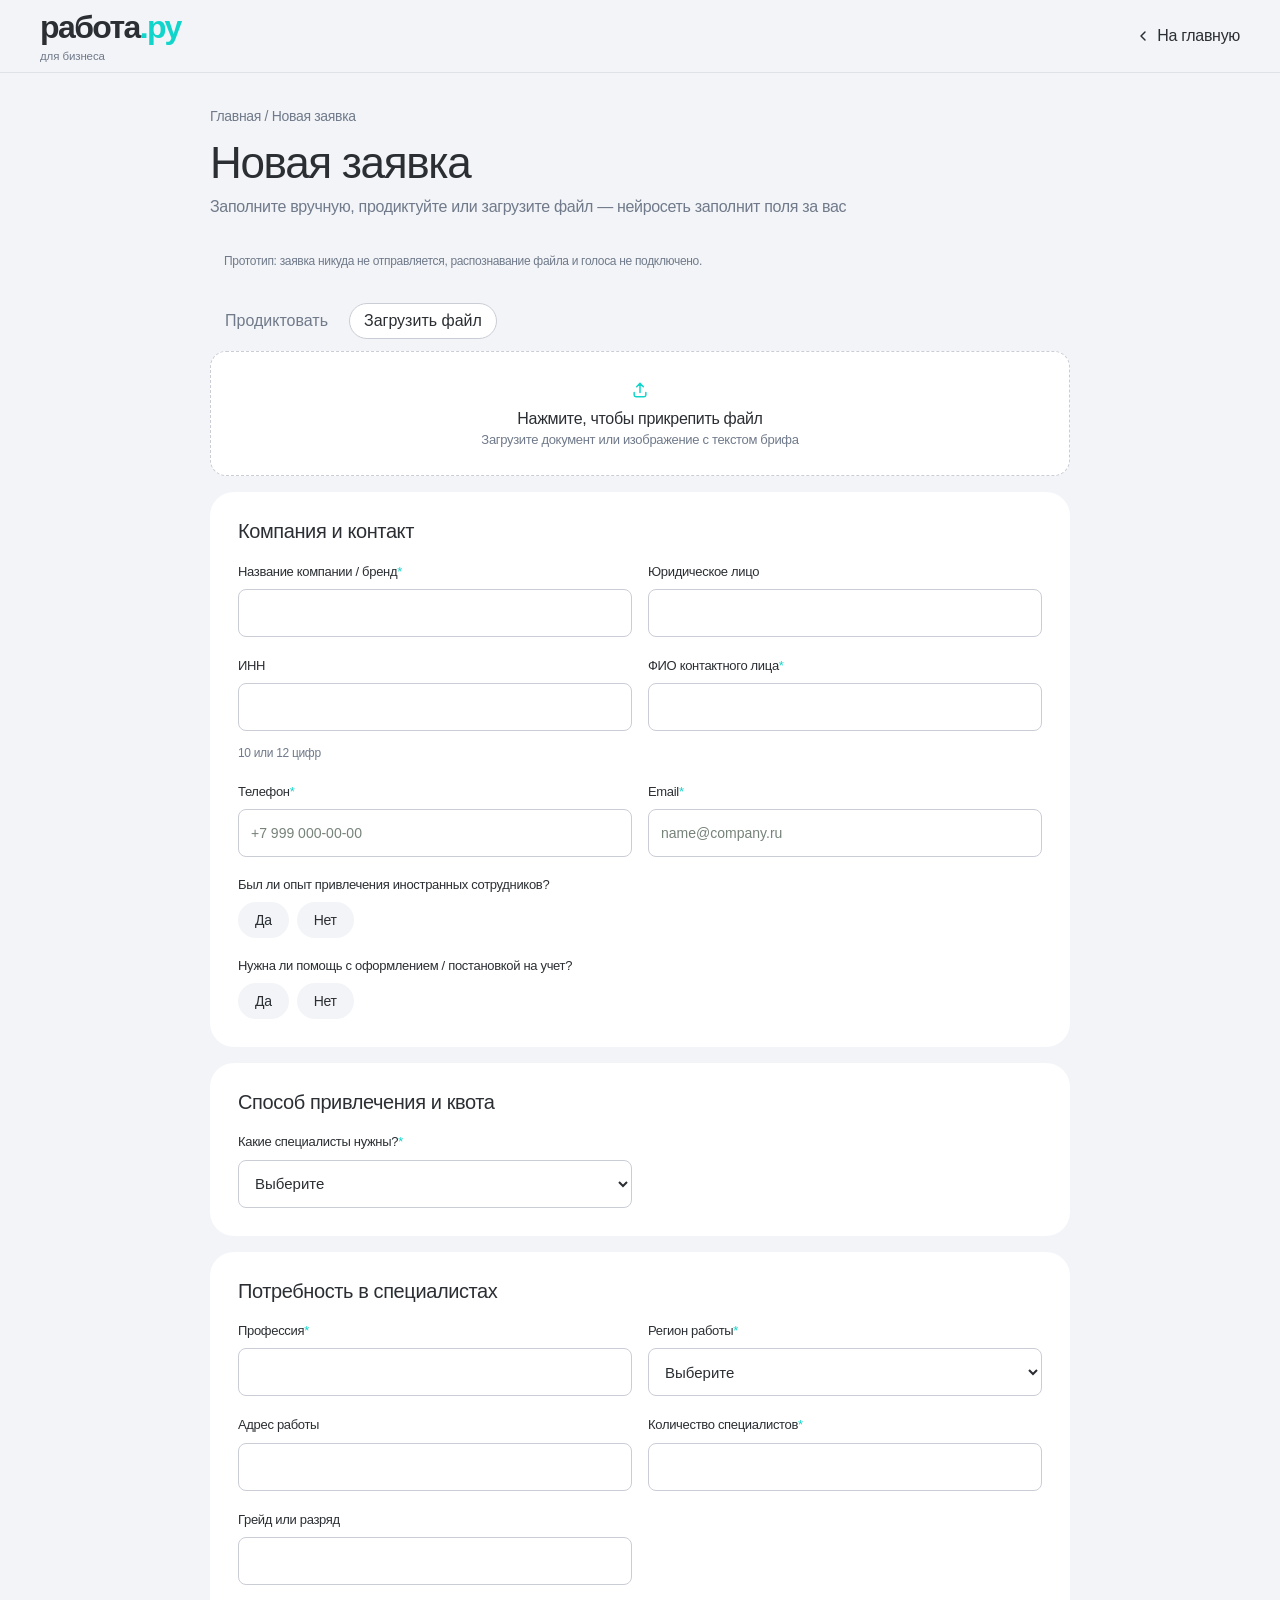
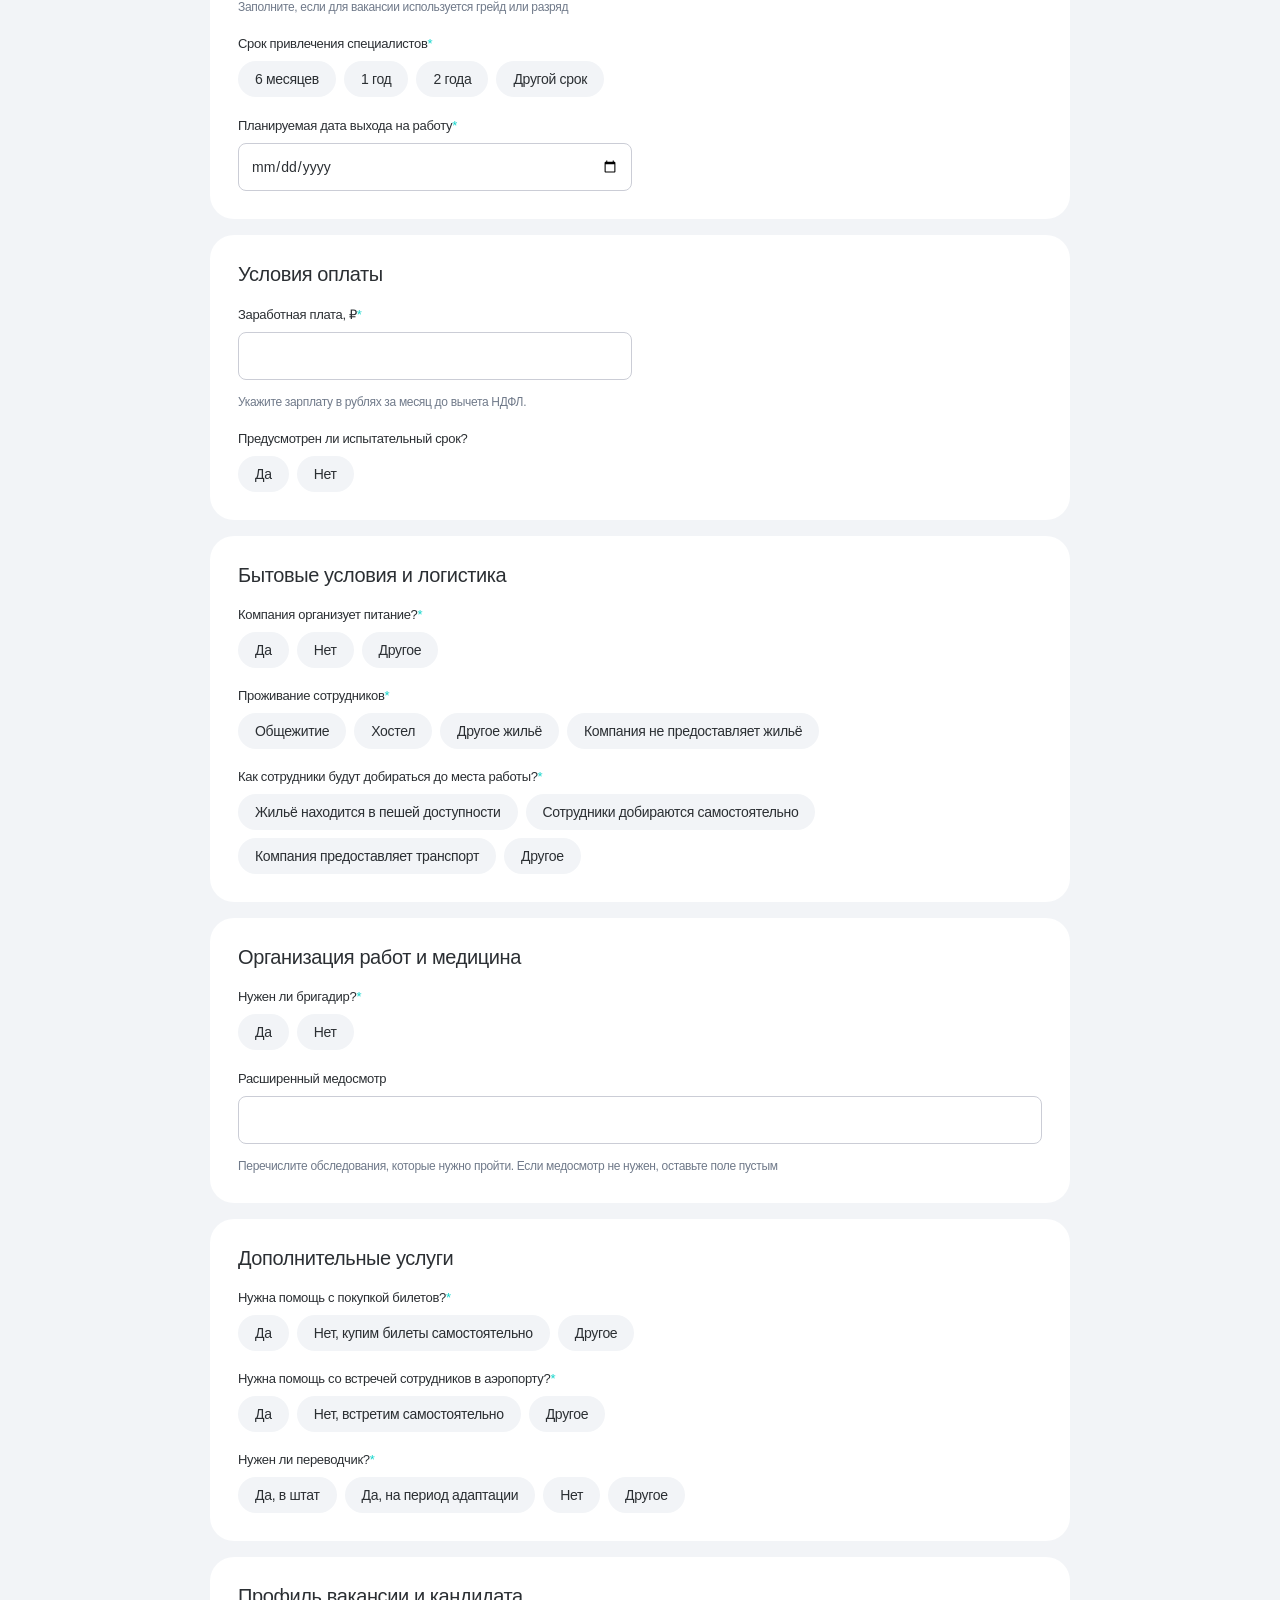
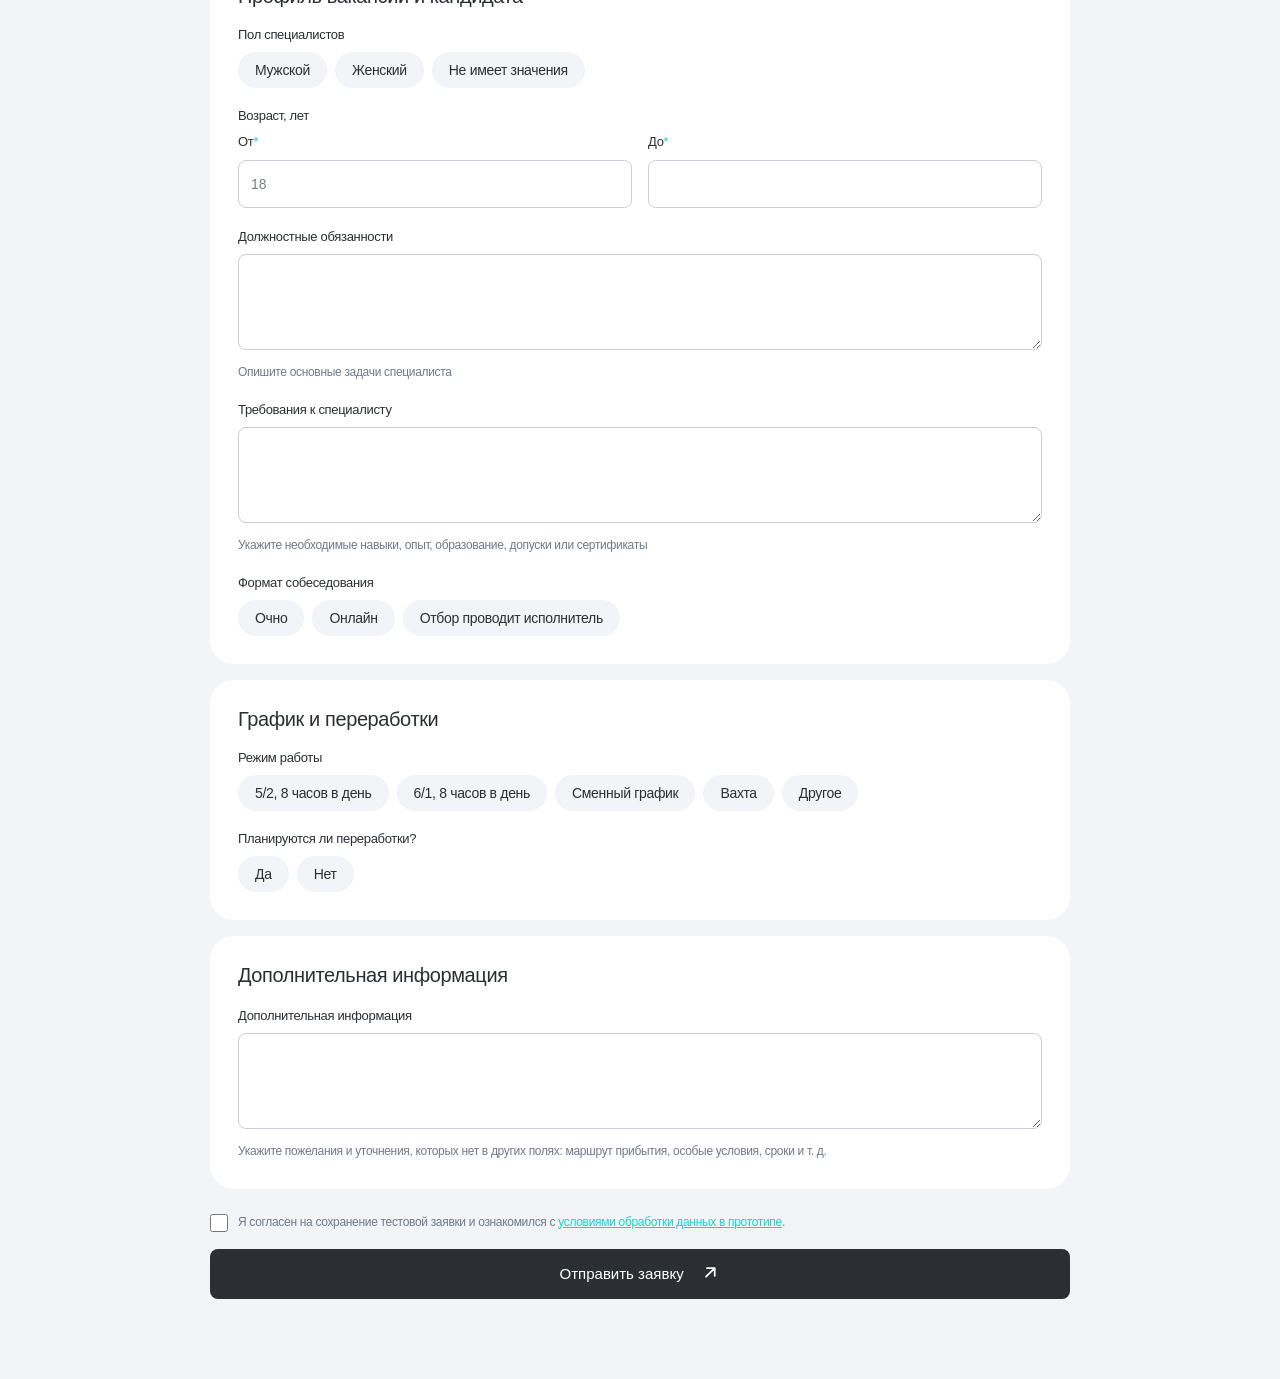
==== site-reg/brief.html @ b1b082a4 "Заявки по требованиям docs#3 и согласованному прототипу - CTA «Получить консультацию» вместо «Получи" ====
<!DOCTYPE html>
<!-- Расширенная заявка на привлечение сотрудников (сценарий Б из требований docs#3, Project Draft).
     Поля, подсказки и варианты — дословно из согласованного прототипа https://migrants-prototype.onrender.com/request-form.html;
     блок «Компания и контакт» — из требований (в прототипе клиент уже в кабинете). Логика — brief.js -->
<html lang="ru"><head>
    <meta charset="UTF-8">
    <meta name="viewport" content="width=device-width, initial-scale=1.0">
    <meta name="theme-color" content="#f2f4f7">
    <meta name="robots" content="noindex,nofollow">
    <link rel="icon" href="favicon.svg">
    <title>Новая заявка на привлечение сотрудников — Работа.ру</title>
    <link rel="stylesheet" href="styles.css">
    <link rel="stylesheet" href="theme-reg.css">
    <script src="brief.js" defer></script>
  </head>
  <body class="brief-page">
    <header class="bf-header">
      <div class="container bf-header-inner"><a class="brand" href="index.html" aria-label="Работа.ру для бизнеса — на главную"><span class="wordmark">работа<span>.ру</span></span><span class="brand-caption">для бизнеса</span></a>
        <a class="bf-back" href="index.html"><svg width="16" height="16" viewBox="0 0 24 24" fill="none" stroke="currentColor" stroke-width="2.2" stroke-linecap="round" stroke-linejoin="round" aria-hidden="true"><path d="m15 6-6 6 6 6"></path></svg>На главную</a>
      </div>
    </header>
    <main class="container bf-main" id="main">
      <p class="bf-crumbs"><a href="index.html">Главная</a> / Новая заявка</p>
      <h1>Новая заявка</h1>
      <p class="bf-sub">Заполните вручную, продиктуйте или загрузите файл — нейросеть заполнит поля за вас</p>
      <div class="poc-note">Прототип: заявка никуда не отправляется, распознавание файла и голоса не подключено.</div>
      <form id="brief-form" novalidate>
        <div class="bf-modes" role="tablist" aria-label="Способ заполнения">
          <button type="button" role="tab" aria-selected="false" data-mode="voice">Продиктовать</button><button type="button" role="tab" aria-selected="true" data-mode="file">Загрузить файл</button>
        </div>
        <div class="bf-drop" data-mode-panel="voice" hidden><button type="button" class="bf-drop-btn" data-voice><svg width="20" height="20" viewBox="0 0 24 24" fill="none" stroke="currentColor" stroke-width="1.8" stroke-linecap="round" stroke-linejoin="round" aria-hidden="true"><path d="M12 15a3 3 0 0 0 3-3V6a3 3 0 0 0-6 0v6a3 3 0 0 0 3 3ZM19 11a7 7 0 0 1-14 0M12 18v3"></path></svg><b>Нажмите, чтобы начать диктовать</b><span>Нейросеть распознает голос и заполнит поля формы</span></button></div>
        <label class="bf-drop" data-mode-panel="file"><svg width="20" height="20" viewBox="0 0 24 24" fill="none" stroke="currentColor" stroke-width="1.8" stroke-linecap="round" stroke-linejoin="round" aria-hidden="true"><path d="M12 15V4m-4 4 4-4 4 4M5 15v3a2 2 0 0 0 2 2h10a2 2 0 0 0 2-2v-3"></path></svg><b data-file-title>Нажмите, чтобы прикрепить файл</b><span data-file-sub>Загрузите документ или изображение с текстом брифа</span><input type="file" name="brief_file" accept=".pdf,.doc,.docx,.xls,.xlsx,.txt,.png,.jpg,.jpeg" hidden></label>
        <section class="bf-section"><h2>Компания и контакт</h2><div class="bf-grid"><div class="field bf-field"><label for="bf-company"><span>Название компании / бренд<i>*</i></span><input id="bf-company" name="company" type="text" placeholder="" required autocomplete="organization" maxlength="200"></label></div><div class="field bf-field"><label for="bf-legal_entity"><span>Юридическое лицо</span><input id="bf-legal_entity" name="legal_entity" type="text" placeholder="" maxlength="200"></label></div><div class="field bf-field"><label for="bf-inn"><span>ИНН</span><input id="bf-inn" name="inn" type="text" placeholder="" inputmode="numeric" maxlength="12"></label><small class="bf-hint">10 или 12 цифр</small></div><div class="field bf-field"><label for="bf-contact_name"><span>ФИО контактного лица<i>*</i></span><input id="bf-contact_name" name="contact_name" type="text" placeholder="" required autocomplete="name" maxlength="150"></label></div><div class="field bf-field"><label for="bf-phone"><span>Телефон<i>*</i></span><input id="bf-phone" name="phone" type="tel" placeholder="+7 999 000-00-00" required autocomplete="tel" maxlength="30"></label></div><div class="field bf-field"><label for="bf-email"><span>Email<i>*</i></span><input id="bf-email" name="email" type="email" placeholder="name@company.ru" required autocomplete="email" maxlength="254"></label></div><fieldset class="bf-field bf-choice is-wide" data-name="foreign_experience"><legend>Был ли опыт привлечения иностранных сотрудников?</legend><div class="bf-chips"><label class="bf-chip"><input type="radio" name="foreign_experience" value="Да"><span>Да</span></label><label class="bf-chip"><input type="radio" name="foreign_experience" value="Нет"><span>Нет</span></label></div></fieldset><fieldset class="bf-field bf-choice is-wide" data-name="registration_help"><legend>Нужна ли помощь с оформлением / постановкой на учет?</legend><div class="bf-chips"><label class="bf-chip"><input type="radio" name="registration_help" value="Да"><span>Да</span></label><label class="bf-chip"><input type="radio" name="registration_help" value="Нет"><span>Нет</span></label></div></fieldset></div></section><section class="bf-section"><h2>Способ привлечения и квота</h2><div class="bf-grid"><div class="field bf-field"><label for="bf-method"><span>Какие специалисты нужны?<i>*</i></span><select id="bf-method" name="method" required><option value="">Выберите</option><option>Квотируемые</option><option>Неквотируемые</option><option>Высококвалифицированные (ВКС)</option><option>Территория опережающего развития (ТОР)</option><option>Не знаю</option></select></label></div><fieldset class="bf-field bf-choice is-wide" data-name="quota" data-required data-show-if="method=Квотируемые"><legend>У компании есть согласованная квота?<i>*</i></legend><div class="bf-chips"><label class="bf-chip"><input type="radio" name="quota" value="Да" required><span>Да</span></label><label class="bf-chip"><input type="radio" name="quota" value="Нет"><span>Нет</span></label></div></fieldset></div></section><section class="bf-section"><h2>Потребность в специалистах</h2><div class="bf-grid"><div class="field bf-field"><label for="bf-profession"><span>Профессия<i>*</i></span><input id="bf-profession" name="profession" type="text" placeholder="" required maxlength="200"></label></div><div class="field bf-field"><label for="bf-region"><span>Регион работы<i>*</i></span><select id="bf-region" name="region" required><option value="">Выберите</option><option>Москва</option><option>Московская обл.</option><option>Ленинградская обл.</option><option>Республика Татарстан</option><option>Свердловская обл.</option><option>Краснодарский край</option></select></label><small class="bf-hint" data-show-if="method=Квотируемые">Регион должен соответствовать региону, указанному в заявлении на квоту.</small></div><div class="field bf-field"><label for="bf-address"><span>Адрес работы</span><input id="bf-address" name="address" type="text" placeholder="" maxlength="300"></label><small class="bf-hint" data-show-if="method=Квотируемые">Адрес должен соответствовать адресу, указанному в заявлении на квоту.</small></div><div class="field bf-field"><label for="bf-count"><span>Количество специалистов<i>*</i></span><input id="bf-count" name="count" type="number" placeholder="" required min="1" step="1" inputmode="numeric"></label></div><div class="field bf-field"><label for="bf-grade"><span>Грейд или разряд</span><input id="bf-grade" name="grade" type="text" placeholder="" maxlength="100"></label><small class="bf-hint">Заполните, если для вакансии используется грейд или разряд</small></div><fieldset class="bf-field bf-choice is-wide" data-name="term" data-required><legend>Срок привлечения специалистов<i>*</i></legend><div class="bf-chips"><label class="bf-chip"><input type="radio" name="term" value="6 месяцев" required><span>6 месяцев</span></label><label class="bf-chip"><input type="radio" name="term" value="1 год"><span>1 год</span></label><label class="bf-chip"><input type="radio" name="term" value="2 года"><span>2 года</span></label><label class="bf-chip"><input type="radio" name="term" value="Другой срок"><span>Другой срок</span></label></div></fieldset><div class="field bf-field"><label for="bf-start_date"><span>Планируемая дата выхода на работу<i>*</i></span><input id="bf-start_date" name="start_date" type="date" placeholder="" required></label></div></div></section><section class="bf-section"><h2>Условия оплаты</h2><div class="bf-grid"><div class="field bf-field"><label for="bf-salary"><span>Заработная плата, ₽<i>*</i></span><input id="bf-salary" name="salary" type="text" placeholder="" required inputmode="numeric" maxlength="20"></label><small class="bf-hint">Укажите зарплату в рублях за месяц до вычета НДФЛ.</small></div><fieldset class="bf-field bf-choice is-wide" data-name="probation"><legend>Предусмотрен ли испытательный срок?</legend><div class="bf-chips"><label class="bf-chip"><input type="radio" name="probation" value="Да"><span>Да</span></label><label class="bf-chip"><input type="radio" name="probation" value="Нет"><span>Нет</span></label></div></fieldset></div></section><section class="bf-section"><h2>Бытовые условия и логистика</h2><div class="bf-grid"><fieldset class="bf-field bf-choice is-wide" data-name="food" data-required><legend>Компания организует питание?<i>*</i></legend><div class="bf-chips"><label class="bf-chip"><input type="radio" name="food" value="Да" required><span>Да</span></label><label class="bf-chip"><input type="radio" name="food" value="Нет"><span>Нет</span></label><label class="bf-chip"><input type="radio" name="food" value="Другое"><span>Другое</span></label></div></fieldset><fieldset class="bf-field bf-choice is-wide" data-name="housing" data-required><legend>Проживание сотрудников<i>*</i></legend><div class="bf-chips"><label class="bf-chip"><input type="radio" name="housing" value="Общежитие" required><span>Общежитие</span></label><label class="bf-chip"><input type="radio" name="housing" value="Хостел"><span>Хостел</span></label><label class="bf-chip"><input type="radio" name="housing" value="Другое жильё"><span>Другое жильё</span></label><label class="bf-chip"><input type="radio" name="housing" value="Компания не предоставляет жильё"><span>Компания не предоставляет жильё</span></label></div><small class="bf-hint" data-show-if="housing!=Компания не предоставляет жильё">Предоставляемое жильё должно иметь статус жилого помещения.</small></fieldset><div class="field bf-field is-wide" data-show-if="housing!=Компания не предоставляет жильё"><label for="bf-housing_details"><span>Условия проживания</span><input id="bf-housing_details" name="housing_details" type="text" placeholder="" maxlength="500"></label><small class="bf-hint">Укажите адрес или тип объекта, количество человек в комнате и другие важные условия.</small></div><fieldset class="bf-field bf-choice is-wide" data-name="transport" data-required><legend>Как сотрудники будут добираться до места работы?<i>*</i></legend><div class="bf-chips"><label class="bf-chip"><input type="radio" name="transport" value="Жильё находится в пешей доступности" required><span>Жильё находится в пешей доступности</span></label><label class="bf-chip"><input type="radio" name="transport" value="Сотрудники добираются самостоятельно"><span>Сотрудники добираются самостоятельно</span></label><label class="bf-chip"><input type="radio" name="transport" value="Компания предоставляет транспорт"><span>Компания предоставляет транспорт</span></label><label class="bf-chip"><input type="radio" name="transport" value="Другое"><span>Другое</span></label></div></fieldset></div></section><section class="bf-section"><h2>Организация работ и медицина</h2><div class="bf-grid"><fieldset class="bf-field bf-choice is-wide" data-name="foreman" data-required><legend>Нужен ли бригадир?<i>*</i></legend><div class="bf-chips"><label class="bf-chip"><input type="radio" name="foreman" value="Да" required><span>Да</span></label><label class="bf-chip"><input type="radio" name="foreman" value="Нет"><span>Нет</span></label></div></fieldset><div class="field bf-field is-wide"><label for="bf-medical"><span>Расширенный медосмотр</span><input id="bf-medical" name="medical" type="text" placeholder="" maxlength="500"></label><small class="bf-hint">Перечислите обследования, которые нужно пройти. Если медосмотр не нужен, оставьте поле пустым</small></div></div></section><section class="bf-section"><h2>Дополнительные услуги</h2><div class="bf-grid"><fieldset class="bf-field bf-choice is-wide" data-name="tickets" data-required><legend>Нужна помощь с покупкой билетов?<i>*</i></legend><div class="bf-chips"><label class="bf-chip"><input type="radio" name="tickets" value="Да" required><span>Да</span></label><label class="bf-chip"><input type="radio" name="tickets" value="Нет, купим билеты самостоятельно"><span>Нет, купим билеты самостоятельно</span></label><label class="bf-chip"><input type="radio" name="tickets" value="Другое"><span>Другое</span></label></div></fieldset><fieldset class="bf-field bf-choice is-wide" data-name="airport" data-required><legend>Нужна помощь со встречей сотрудников в аэропорту?<i>*</i></legend><div class="bf-chips"><label class="bf-chip"><input type="radio" name="airport" value="Да" required><span>Да</span></label><label class="bf-chip"><input type="radio" name="airport" value="Нет, встретим самостоятельно"><span>Нет, встретим самостоятельно</span></label><label class="bf-chip"><input type="radio" name="airport" value="Другое"><span>Другое</span></label></div></fieldset><fieldset class="bf-field bf-choice is-wide" data-name="translator" data-required><legend>Нужен ли переводчик?<i>*</i></legend><div class="bf-chips"><label class="bf-chip"><input type="radio" name="translator" value="Да, в штат" required><span>Да, в штат</span></label><label class="bf-chip"><input type="radio" name="translator" value="Да, на период адаптации"><span>Да, на период адаптации</span></label><label class="bf-chip"><input type="radio" name="translator" value="Нет"><span>Нет</span></label><label class="bf-chip"><input type="radio" name="translator" value="Другое"><span>Другое</span></label></div></fieldset></div></section><section class="bf-section"><h2>Профиль вакансии и кандидата</h2><div class="bf-grid"><fieldset class="bf-field bf-choice is-wide" data-name="gender"><legend>Пол специалистов</legend><div class="bf-chips"><label class="bf-chip"><input type="radio" name="gender" value="Мужской"><span>Мужской</span></label><label class="bf-chip"><input type="radio" name="gender" value="Женский"><span>Женский</span></label><label class="bf-chip"><input type="radio" name="gender" value="Не имеет значения"><span>Не имеет значения</span></label></div></fieldset><fieldset class="bf-field bf-age is-wide"><legend>Возраст, лет</legend><div class="bf-grid"><div class="field bf-field"><label for="bf-age_from"><span>От<i>*</i></span><input id="bf-age_from" name="age_from" type="number" placeholder="18" required min="18" max="70" inputmode="numeric"></label></div><div class="field bf-field"><label for="bf-age_to"><span>До<i>*</i></span><input id="bf-age_to" name="age_to" type="number" placeholder="" required min="18" max="70" inputmode="numeric"></label></div></div></fieldset><div class="field bf-field is-wide"><label for="bf-duties"><span>Должностные обязанности</span><textarea id="bf-duties" name="duties" rows="3"></textarea></label><small class="bf-hint">Опишите основные задачи специалиста</small></div><div class="field bf-field is-wide"><label for="bf-requirements"><span>Требования к специалисту</span><textarea id="bf-requirements" name="requirements" rows="3"></textarea></label><small class="bf-hint">Укажите необходимые навыки, опыт, образование, допуски или сертификаты</small></div><fieldset class="bf-field bf-choice is-wide" data-name="interview"><legend>Формат собеседования</legend><div class="bf-chips"><label class="bf-chip"><input type="radio" name="interview" value="Очно"><span>Очно</span></label><label class="bf-chip"><input type="radio" name="interview" value="Онлайн"><span>Онлайн</span></label><label class="bf-chip"><input type="radio" name="interview" value="Отбор проводит исполнитель"><span>Отбор проводит исполнитель</span></label></div></fieldset></div></section><section class="bf-section"><h2>График и переработки</h2><div class="bf-grid"><fieldset class="bf-field bf-choice is-wide" data-name="schedule"><legend>Режим работы</legend><div class="bf-chips"><label class="bf-chip"><input type="radio" name="schedule" value="5/2, 8 часов в день"><span>5/2, 8 часов в день</span></label><label class="bf-chip"><input type="radio" name="schedule" value="6/1, 8 часов в день"><span>6/1, 8 часов в день</span></label><label class="bf-chip"><input type="radio" name="schedule" value="Сменный график"><span>Сменный график</span></label><label class="bf-chip"><input type="radio" name="schedule" value="Вахта"><span>Вахта</span></label><label class="bf-chip"><input type="radio" name="schedule" value="Другое"><span>Другое</span></label></div></fieldset><fieldset class="bf-field bf-choice is-wide" data-name="overtime"><legend>Планируются ли переработки?</legend><div class="bf-chips"><label class="bf-chip"><input type="radio" name="overtime" value="Да"><span>Да</span></label><label class="bf-chip"><input type="radio" name="overtime" value="Нет"><span>Нет</span></label></div></fieldset></div></section><section class="bf-section"><h2>Дополнительная информация</h2><div class="bf-grid"><div class="field bf-field is-wide"><label for="bf-extra"><span>Дополнительная информация</span><textarea id="bf-extra" name="extra" rows="3"></textarea></label><small class="bf-hint">Укажите пожелания и уточнения, которых нет в других полях: маршрут прибытия, особые условия, сроки и т. д.</small></div></div></section>
        <label class="consent"><input id="bf-consent" type="checkbox" required><span>Я согласен на сохранение тестовой заявки и ознакомился с <a href="privacy.html" target="_blank" rel="noreferrer">условиями обработки данных в прототипе</a>.</span></label>
        <p class="bf-error-summary" data-error-summary hidden>Проверьте поля, отмеченные красным</p>
        <button type="submit" class="button primary bf-submit">Отправить заявку <span aria-hidden="true"><svg class="arrow-icon" width="1em" height="1em" viewBox="0 0 24 24" fill="none" stroke="currentColor" stroke-width="2" stroke-linecap="round" stroke-linejoin="round" aria-hidden="true"><path d="M7 17 17 7M8 7h9v9"></path></svg></span></button>
      </form>
    </main>
    <dialog class="lead-dialog bf-dialog" id="brief-sent" aria-labelledby="brief-sent-title">
      <div class="dialog-body success"><span class="success-icon">✓</span>
        <h2 id="brief-sent-title" tabindex="-1">Готово, приняли вашу заявку</h2>
        <p>Наши менеджеры проверят ее и свяжутся с вами в ближайшее время.</p>
        <div class="bf-dialog-actions"><button type="button" class="button outlined" data-action="brief-again">Создать еще заявку</button><a class="button primary" href="index.html">На главную</a></div>
      </div>
    </dialog>
  </body>
</html>
---- site-reg/styles.css ----
@font-face{font-family:Commissioner;src:url(fonts/commissioner-cyrillic-wght-normal.woff2)format("woff2");font-weight:100 900;font-display:swap;unicode-range:U+400-45F,U+490-491,U+4B0-4B1,U+2116}@font-face{font-family:Commissioner;src:url(fonts/commissioner-latin-wght-normal.woff2)format("woff2");font-weight:100 900;font-display:swap;unicode-range:U+??,U+131,U+152-153,U+2BB-2BC,U+2C6,U+2DA,U+2DC,U+304,U+308,U+329,U+2000-206F,U+20AC,U+2122,U+2191,U+2193,U+2212,U+2215,U+FEFF,U+FFFD}:root{color:#202c31;font-synthesis:none;--ink:#1c2b32;--muted:#657378;--line:#dde4e5;--teal:#10d6c6;--teal-dark:#007c72;--pale:#eef8f6;--dark:#18272d;background:#fff;font-family:Commissioner,Arial,sans-serif;font-weight:400}*{box-sizing:border-box}html{scroll-behavior:smooth;scroll-padding-top:110px}body{margin:0}button,input,textarea{font:inherit}button,a,input,textarea{-webkit-tap-highlight-color:transparent}button{cursor:pointer}a{color:inherit;text-decoration:none}a:hover{text-decoration:underline}button{color:inherit}button:disabled{cursor:wait;opacity:.55}button:focus-visible,a:focus-visible,input:focus-visible,textarea:focus-visible{outline-offset:4px;outline:3px solid #009e91}input:focus-visible,textarea:focus-visible{outline-offset:1px}button{transition:background .18s,color .18s,transform .18s}button:active:not(:disabled){transform:translateY(1px)}button svg{flex-shrink:0}h1,h2,h3,p{margin-top:0}h1,h2,h3{font-weight:550}h2{letter-spacing:-.035em;margin-bottom:20px;font-size:clamp(2rem,3.1vw,2.9rem);line-height:1.13}h3{letter-spacing:-.02em;font-size:1.25rem;line-height:1.35}p{line-height:1.65}small{font-size:.8125rem;line-height:1.6}button{border:0}.container{width:min(1240px,100% - 80px);margin:0 auto}.section{padding-top:100px;padding-bottom:100px}.eyebrow{letter-spacing:.1em;text-transform:uppercase;color:#627277;margin-bottom:20px;font-size:.75rem;font-weight:600;line-height:1.4}.teal-text{color:var(--teal-dark)}.button{white-space:nowrap;border-radius:8px;justify-content:center;align-items:center;gap:24px;min-height:50px;padding:13px 22px;font-size:.9375rem;font-weight:550;display:inline-flex}.button>span:last-child{font-size:1.3rem}.primary{color:#102d2c;background:var(--teal)}.primary:hover:not(:disabled){background:#36e3d5}.outlined{background:0 0;border:1px solid #aebdbd}.outlined:hover{background:#fff}.subtle{background:#edf1f1}.text-button{color:var(--teal-dark);background:0 0;align-items:center;gap:16px;padding:8px 0;font-size:.9375rem;font-weight:550;display:inline-flex}.text-button:hover{text-decoration:underline}.inline-link{color:var(--teal-dark);background:0 0;padding:0;text-decoration:underline}.muted{color:var(--muted)}.sr-only{clip:rect(0, 0, 0, 0);white-space:nowrap;width:1px;height:1px;margin:-1px;padding:0;position:absolute;overflow:hidden}.skip-link{z-index:100;background:#fff;padding:14px;position:fixed;top:-100px;left:20px}.skip-link:focus{top:10px}.poc-bar{color:#647176;background:#edf1f1;border-bottom:1px solid #dfe5e5}.poc-inner{justify-content:space-between;align-items:center;gap:12px;min-height:38px;font-size:.75rem;display:flex}.poc-inner>span{align-items:center;gap:10px;display:flex}.poc-inner b{color:#fff;letter-spacing:.1em;background:#687a7e;padding:3px 5px;font-size:.75rem}.variant-switch{gap:3px;padding:3px;display:flex}.variant-switch button{background:0 0;border-radius:5px;padding:5px 11px;font-size:.75rem}.variant-switch button[aria-pressed=true]{color:#24383d;background:#fff;box-shadow:0 1px 4px #19343a15}.site-header{z-index:20;-webkit-backdrop-filter:blur(16px);backdrop-filter:blur(16px);background:#fffffff5;border-bottom:1px solid #e9eded;position:sticky;top:0}.header-inner{justify-content:space-between;align-items:center;gap:25px;height:90px;display:flex}.brand{flex-direction:column;flex-shrink:0;gap:2px;display:inline-flex}.brand:hover{text-decoration:none}.wordmark{letter-spacing:-.075em;font-size:2rem;font-weight:750;line-height:1}.wordmark>span{color:#079d90}.brand-caption{letter-spacing:.08em;color:#6c7b7e;margin-top:5px;font-size:.72rem}.nav{gap:27px;font-size:.875rem;display:flex}.header-actions{align-items:center;gap:12px;display:flex}.header-cta{color:#176059;background:#eef5f3;min-height:44px}.header-cta:hover{background:#dceee9}.menu-button{background:0 0;min-width:44px;min-height:44px;font-size:1.5rem;display:none}.hero{background:var(--dark);color:#fff;padding:54px 0 0}.hero-grid{grid-template-columns:1.06fr 1fr;gap:0 40px;display:grid;position:relative}.hero-overline{color:#c0cfce;letter-spacing:.035em;align-items:center;gap:11px;margin-bottom:24px;font-size:.75rem;display:flex}.mini-line{background:var(--teal);width:25px;height:1px}h1{letter-spacing:-.043em;margin-bottom:25px;font-size:clamp(2.6rem,4.1vw,3.75rem);font-weight:520;line-height:1.035}h1>span{color:#42dccc}.hero-description{color:#b8c7c9;margin-bottom:25px;font-size:1rem;line-height:1.65}.hero-benefits{color:#d8e4e3;gap:24px;margin-bottom:35px;font-size:.8125rem;display:flex}.hero-benefits>span{align-items:center;gap:7px;display:flex}.hero-benefits svg{color:#52dfca;width:17px;height:17px}.hero-visual{border-radius:18px;min-height:390px;margin:0 0 40px;position:relative;overflow:hidden}.hero-photo{object-fit:cover;object-position:56% center;width:100%;height:100%;position:absolute}.hero-visual:after{content:"";pointer-events:none;background:linear-gradient(#10202533,#0000 40%,#0718206b);position:absolute;inset:0}.image-label{color:#fff;z-index:1;-webkit-backdrop-filter:blur(10px);backdrop-filter:blur(10px);letter-spacing:.025em;background:#142c3380;border:1px solid #ffffff2a;border-radius:5px;padding:9px 12px;font-size:.75rem;position:absolute;top:20px;left:21px}.photo-card{z-index:1;-webkit-backdrop-filter:blur(14px);backdrop-filter:blur(14px);background:#16373dbb;border:1px solid #ffffff50;border-radius:9px;align-items:center;gap:13px;padding:19px 18px;display:flex;position:absolute;bottom:37px;left:22px;right:22px}.photo-card-icon{color:#79ead8;background:#4c7b7670;border-radius:50%;flex-shrink:0;place-items:center;width:40px;height:40px;display:grid}.photo-card b{margin-bottom:5px;font-size:.875rem;font-weight:500;display:block}.photo-card div>span{color:#c2d7d8;font-size:.75rem}.image-credit{z-index:1;color:#f1f6f6;font-size:.75rem;position:absolute;bottom:14px;right:22px}.intent-box{color:var(--ink);z-index:2;background:#fff;border-radius:14px;grid-column:1/-1;margin-bottom:-72px;padding:27px 30px 22px;position:relative;box-shadow:0 16px 55px #102b381a}.intent-heading{align-items:center;gap:10px;margin-bottom:17px;display:flex}.intent-heading>svg{color:var(--teal-dark);width:20px;height:20px}.intent-heading>label{font-size:1.05rem;font-weight:600}.intent-heading>span{color:#849094;margin-left:auto;font-size:.8125rem}.intent-form{align-items:stretch;gap:12px;display:flex}.intent-form textarea{resize:none;min-width:0;height:59px;color:var(--ink);background:#f8fafa;border:1px solid #cbd6d7;border-radius:8px;flex:1;padding:17px 18px;font-size:1rem;line-height:24px}.intent-form textarea::placeholder{color:#819095}.intent-form .button{min-width:220px}.examples{flex-wrap:wrap;gap:8px;margin-top:14px;display:flex}.examples button{color:#506369;background:#f0f4f4;border:1px solid #0000;border-radius:5px;align-items:center;gap:12px;padding:7px 10px;font-size:.75rem;display:flex}.examples button:hover{background:#eaf7f3;border-color:#bdd6d1}.examples button span{color:#99a9aa}.intent-help{color:#7b898e;align-items:center;gap:7px;margin:17px 0 0;font-size:.75rem;line-height:1.5;display:flex}.intent-help svg{flex-shrink:0;width:14px;height:14px}.input-warning{color:#725018;background:#fff5e2;border-radius:5px;margin:10px 0 0;padding:10px;font-size:.8125rem}.spinner{border:2px solid #24665950;border-top-color:#184037;border-radius:50%;width:17px;height:17px;animation:1s linear infinite spin}@keyframes spin{to{transform:rotate(360deg)}}.trust-strip{border-bottom:1px solid var(--line);color:#7d898d;justify-content:space-between;align-items:center;gap:20px;margin-top:107px;padding-bottom:34px;font-size:.8125rem;display:flex}.ecosystem{color:#596a6c;align-items:center;gap:5px;display:flex}.sber-mark{color:#28b665;border:2px solid #28b665;border-radius:50%;place-items:center;width:23px;height:23px;margin-right:6px;font-size:19px;display:grid}.ecosystem b{color:#3b4e50;font-size:.95rem;font-weight:600}.section-heading{max-width:650px}.section-heading>p:last-child:not(.eyebrow){color:var(--muted);max-width:620px;font-size:1rem}.modes-section{padding-top:77px}.mode-tabs{background:#f1f4f4;border-radius:9px;flex-wrap:wrap;gap:5px;margin-top:33px;padding:6px;display:flex}.mode-tabs button{white-space:nowrap;color:#67777b;background:0 0;border-radius:6px;flex:1;padding:15px 13px;font-size:.875rem}.mode-tabs button[aria-selected=true]{color:#156657;background:#fff;box-shadow:0 2px 7px #21373510}.mode-tabs button:hover{background:#ffffffa0}.mode-panel{background:#eff7f5;border:1px solid #dfebe6;border-radius:12px;align-items:center;gap:25px;margin-top:18px;padding:30px;display:flex}.mode-symbol{color:#18856d;border:1px solid #c4ddd4;border-radius:50%;flex-shrink:0;place-items:center;width:64px;height:64px;display:grid}.mode-symbol svg{width:29px;height:29px}.mode-panel>div:nth-child(2){flex:1}.mode-panel .eyebrow{color:#638379;margin-bottom:8px;font-size:.75rem}.mode-panel h3{margin-bottom:10px}.mode-panel p:not(.eyebrow){color:#5c746d;margin-bottom:9px;font-size:.9375rem;line-height:1.6}.mode-panel small{color:#738c83;font-size:.75rem;display:block}.source-link{color:#21765f;margin:2px 0 9px;font-size:.8125rem;display:inline-block}.mode-panel .button{gap:20px;min-height:45px;padding:12px 18px;font-size:.8125rem}.why-section{background:#f3f6f5;padding:83px 0}.why-grid{grid-template-columns:1fr 1fr;gap:100px;display:grid}.why-grid h2{margin-bottom:22px;font-size:clamp(2rem,3.3vw,3rem)}.why-grid h2 span{color:#43907b}.why-grid>div>p:not(.eyebrow){color:#657772;max-width:415px;font-size:.9375rem}.why-items{padding-top:4px}.why-item{border-bottom:1px solid #dce5e1;gap:22px;margin-bottom:23px;padding:0 0 23px;display:flex}.why-item:last-child{border-bottom:0;margin-bottom:0;padding-bottom:0}.why-item>svg{color:#4b907a;flex-shrink:0;margin-top:2px}.why-item h3{margin-bottom:8px;font-size:1.05rem}.why-item p{color:#6a7b76;margin-bottom:0;font-size:.875rem;line-height:1.6}.split-heading{justify-content:space-between;align-items:end;gap:50px;margin-bottom:32px;display:flex}.split-heading .section-heading{max-width:600px}.split-heading>p{color:#82908f;margin-bottom:20px;font-size:.9375rem}.process{grid-template-columns:1fr 1fr;gap:55px;display:grid}.process-list button{text-align:left;background:0 0;border-bottom:1px solid #dfe7e5;align-items:center;gap:23px;width:100%;padding:23px 15px;display:flex}.step-number{color:#98aaa6;font-size:.875rem}.process-list b{font-size:1rem;font-weight:500}.step-arrow{color:#acbcb7;margin-left:auto}.process-list button.active{background:#eff8f4;border-color:#eff8f4;border-radius:7px}.process-list button.active .step-number,.process-list button.active .step-arrow{color:#19826c}.step-content{background:#f5f7f7;border-radius:12px;min-height:375px;padding:38px}.step-content h3{margin-bottom:15px;font-size:1.5rem}.step-content>p{color:#73847f;font-size:.9375rem}.step-content .eyebrow{margin-bottom:20px;font-size:.75rem}.responsibility{border-top:1px solid #dce4e2;margin-top:23px;padding-top:22px}.responsibility>span{align-items:center;gap:9px;font-size:.8125rem;font-weight:550;display:flex}.responsibility-dot{background:#31b491;border-radius:50%;width:8px;height:8px}.responsibility-dot.dark{background:#8a9695}.responsibility p{color:#70817b;margin:8px 0 20px;padding-left:17px;font-size:.875rem}.step-content small{color:#68786e;font-size:.75rem}.services-section{color:#fff;background:#203b3b;border-radius:17px;padding:42px 46px;position:relative;overflow:hidden}.service-heading{color:#98d3c5;align-items:center;gap:10px;margin-bottom:24px;display:flex}.service-heading .eyebrow{color:inherit;margin:0}.service-heading svg{width:19px}.services-section h2{letter-spacing:-.03em;font-size:clamp(2rem,3.8vw,3.4rem)}.service-bottom{justify-content:space-between;align-items:end;gap:65px;display:flex}.service-bottom p{color:#c1d5cd;max-width:650px;margin:0;font-size:.9375rem;line-height:1.65}.service-bottom .button{flex-shrink:0}.industry-grid{grid-template-columns:.85fr 1.4fr;gap:55px;margin-top:35px;display:grid}.industry-list{flex-direction:column;gap:6px;display:flex}.industry-list button{text-align:left;color:#6c7e79;background:0 0;border-radius:8px;align-items:center;gap:15px;padding:19px 20px;display:flex}.industry-list button>span:nth-child(2){flex:1;font-size:.9375rem}.industry-list button.selected{color:#196d57;background:#eef7f3}.industry-list button>span:last-child{font-size:1.25rem}.industry-list svg{width:21px}.industry-content{background:#f5f7f6;border-radius:12px;padding:40px}.industry-content .eyebrow{color:#859a91;margin-bottom:12px;font-size:.75rem}.industry-content h3{letter-spacing:-.03em;max-width:460px;font-size:1.8rem;line-height:1.2}.profession-chips{flex-wrap:wrap;gap:10px;margin:30px 0;display:flex}.profession-chips button{background:#fff;border:1px solid #dce7e0;border-radius:6px;gap:25px;padding:12px 15px;font-size:.875rem;display:flex}.profession-chips button:hover{border-color:#63b89a}.profession-chips button span{color:#5d9987}.industry-content>p:not(.eyebrow){color:#677a6d;max-width:450px;margin-bottom:12px;font-size:.875rem}.industry-foot{border-top:1px solid var(--line);color:#809189;justify-content:space-between;align-items:center;margin-top:25px;padding-top:20px;font-size:.875rem;display:flex}.contact-section{background:#e4f5ee;padding:68px 0}.contact-inner{justify-content:space-between;align-items:center;gap:40px;display:flex}.contact-inner h2{color:#255a4c;font-size:clamp(2.3rem,4vw,3.75rem);line-height:1.07}.contact-inner .eyebrow{color:#6c9c89}.contact-inner p:not(.eyebrow){color:#698d7e;margin-bottom:0;font-size:.9375rem}.contact-inner .large{color:#fff;background:#235e4c;min-height:61px;padding:18px 28px}.contact-inner .large:hover{background:#194c3c}.faq-section{grid-template-columns:.75fr 1.25fr;gap:90px;display:grid}.faq-intro h2{font-size:2.75rem}.faq-intro>p{color:#64776b;max-width:310px;font-size:.9375rem}.faq-filters{flex-wrap:wrap;gap:7px;margin-bottom:22px;display:flex}.faq-filters button{color:#82928b;background:#f0f4f2;border-radius:5px;padding:9px 12px;font-size:.75rem}.faq-filters button.selected{color:#366b55;background:#e3f2ea}.faq-item{border-bottom:1px solid #dfe7e2}.faq-item h3{margin:0}.faq-item h3 button{text-align:left;background:0 0;justify-content:space-between;align-items:center;gap:26px;width:100%;padding:23px 0;font-size:.9375rem;font-weight:500;line-height:1.5;display:flex}.faq-plus{color:#7b9b8b;flex-shrink:0;font-size:1.5rem}.faq-item.expanded h3 button{color:#257251}.faq-item p{color:#617165;margin:0;padding:0 30px 18px 0;font-size:.8755rem;line-height:1.8}.result-section{padding-top:70px;padding-bottom:70px}.result-top{justify-content:space-between;align-items:center;gap:30px;display:flex}.result-top h2{font-size:2.4rem}.result-top h2:focus{outline:none}.parsed-grid{grid-template-columns:1.2fr .55fr 1fr 1fr;gap:10px;margin-top:15px;display:grid}.parsed-grid label{background:#fff;border:1px solid #d6e1df;border-radius:7px;padding:12px 15px;display:block}.parsed-grid label>span{color:#7c928c;justify-content:space-between;margin-bottom:7px;font-size:.75rem;display:flex}.parsed-grid label>span>span{color:#9badab}.parsed-grid input{color:#24483e;background:0 0;border:0;outline-color:#389b86;width:100%;min-height:28px;padding:0;font-size:1rem}.edit-hint{color:#697b72;margin-top:12px;font-size:.75rem}.solution-grid{grid-template-columns:1.65fr 1fr;gap:22px;margin-top:30px;display:grid}.solution-main{background:#f4f8f6;border-radius:10px;padding:33px}.pill{color:#487e69;border:1px solid #c9e2d4;border-radius:20px;margin-bottom:21px;padding:6px 10px;font-size:.75rem;display:inline-block}.solution-main h3{max-width:420px;font-size:1.6rem}.solution-main>p{color:#6d8478;max-width:600px;font-size:.9375rem}.recommendation{border-top:1px solid #dbe7e0;gap:15px;margin-top:25px;padding-top:23px;display:flex}.recommendation>svg{color:#4a9679;flex-shrink:0}.recommendation b{font-size:.9375rem;font-weight:550;line-height:1.5}.recommendation p{color:#647669;margin:9px 0;font-size:.8125rem}.recommendation a{color:#2e7e5a;font-size:.8125rem}.timing{border:1px solid #d6e5dc;border-radius:10px;flex-direction:column;align-items:start;padding:30px;display:flex}.timing>svg{color:#659a7f;margin-bottom:20px}.timing h3{font-size:1.5rem}.timing>p{color:#7b9181;font-size:.875rem}.timing small{color:#637866;margin-bottom:25px;font-size:.75rem}.timing .button{gap:14px;width:100%;margin-top:auto;padding:13px 15px;font-size:.875rem}.result-faq{flex-wrap:wrap;align-items:center;gap:13px;margin-top:25px;display:flex}.result-faq>span{color:#667a68;max-width:140px;margin-right:4px;font-size:.75rem}.result-faq button{color:#587f61;text-align:left;background:#f4f8f5;border-radius:5px;gap:15px;max-width:270px;padding:10px 13px;font-size:.75rem;line-height:1.6;display:flex}footer{color:#7b8c81;background:#f1f4f2;padding:45px 0 25px}.footer-top{border-bottom:1px solid #dbe4dd;align-items:start;gap:70px;padding-bottom:38px;display:flex}.footer-top .brand{color:#263e30}.footer-top p{max-width:640px;margin:0;font-size:.8125rem;line-height:1.7}.back-top{border:1px solid #d4e0d6;border-radius:7px;flex-shrink:0;place-items:center;width:42px;height:42px;margin-left:auto;font-size:1.5rem;display:grid}.legal-grid{grid-template-columns:.9fr 1.15fr 1.3fr;gap:50px;padding:33px 0;display:grid}.legal-grid b{color:#536f58;font-size:.75rem;font-weight:550}.legal-grid p,.legal-grid a{margin:8px 0 15px;font-size:.75rem;line-height:1.8}.legal-grid small{margin-top:5px;font-size:.75rem;display:block}.footer-bottom{border-top:1px solid #dbe4dd;justify-content:space-between;gap:20px;padding-top:24px;font-size:.75rem;display:flex}.footer-bottom>div{gap:24px;display:flex}.footer-bottom button{font-size:inherit;color:inherit;background:0 0;padding:0}.footer-poc{color:#687669;margin:18px 0 0;font-size:.75rem}.cookie-banner{z-index:35;background:#fff;border:1px solid #d5e4db;border-radius:11px;align-items:center;gap:25px;width:min(1050px,100% - 40px);padding:20px 22px;display:flex;position:fixed;bottom:22px;left:50%;transform:translate(-50%);box-shadow:0 7px 45px #16392c26}.cookie-banner b{color:#354e3c;font-size:.875rem;font-weight:550}.cookie-banner p{color:#657569;max-width:570px;margin:5px 0 0;font-size:.75rem;line-height:1.65}.cookie-banner a{text-decoration:underline}.cookie-actions{flex-shrink:0;gap:9px;display:flex}.cookie-actions .button{min-height:41px;padding:11px 14px;font-size:.75rem}.lead-dialog{width:min(670px,100% - 28px);max-height:90dvh;color:var(--ink);border:0;border-radius:16px;padding:0;box-shadow:0 35px 100px #10231dcc}.lead-dialog::backdrop{-webkit-backdrop-filter:blur(5px);backdrop-filter:blur(5px);background:#102824aa}.dialog-body{padding:37px 42px;position:relative}.icon-button{color:#65826c;background:#f1f5f2;border-radius:50%;place-items:center;width:38px;height:38px;font-size:1.8rem;display:grid}.close{position:absolute;top:18px;right:18px}.dialog-body h2{margin-bottom:15px;font-size:2.5rem}.dialog-body .eyebrow{margin-bottom:17px}.dialog-intro{color:#849689;max-width:475px;font-size:.9375rem}.context-summary{color:#3b6f47;overflow-wrap:anywhere;background:#eef7f0;border-radius:8px;flex-direction:column;gap:7px;margin:22px 0;padding:17px 20px;display:flex}.context-summary b{font-size:.9375rem}.context-summary span{font-size:.8125rem}.context-summary small{color:#7b9a81;font-size:.75rem}.poc-note{color:#809083;background:#f6f8f6;border-radius:6px;margin:18px 0 23px;padding:12px 14px;font-size:.75rem;line-height:1.6}.poc-note button{font-size:inherit;margin-top:5px}.form-grid{grid-template-columns:1fr 1fr;gap:18px 16px;display:grid}.field{flex-direction:column;gap:8px;display:flex}.field>span{min-height:18px;font-size:.75rem;font-weight:500}.field i{color:#5aab76;font-style:normal}.field input{color:#37513d;background:#fcfdfc;border:1px solid #d5e0d7;border-radius:6px;width:100%;min-width:0;height:48px;padding:12px;font-size:.875rem}.field input::placeholder{color:#768379}.field input[aria-invalid=true]{border-color:#d58577}.error{color:#a93f32;margin:0;font-size:.75rem;line-height:1.5}.error-banner{color:#9f463a;background:#fff8f7;border:1px solid #eccbc5;border-radius:6px;margin-bottom:17px;padding:12px 15px;font-size:.8125rem}.consent{color:#657466;gap:10px;margin:24px 0 15px;font-size:.75rem;line-height:1.6;display:flex}.consent input{accent-color:#238b62;flex-shrink:0;width:18px;height:18px;margin:1px 0}.consent a{color:#4a8a5c;text-decoration:underline}.full{width:100%;margin-top:10px}.form-footnote{text-align:center;color:#627560;margin:13px 0 0;font-size:.75rem}.success{text-align:center;padding:25px 0}.success-icon{color:#368653;background:#ddf6e6;border-radius:50%;place-items:center;width:70px;height:70px;margin:0 auto 25px;font-size:2rem;display:grid}.success h2{font-size:2rem}.success>p{color:#829680;font-size:.9375rem}.success .text-button{margin:16px auto;display:block}.success h2:focus{outline:none}.variant-focus .hero-grid{grid-template-columns:1fr;max-width:1060px}.variant-focus .hero-visual{display:none}.variant-focus .hero-content{text-align:center}.variant-focus .hero-overline{justify-content:center}.variant-focus h1{font-size:clamp(2.6rem,4.6vw,4.2rem);line-height:1.08}.variant-focus h1>br:first-of-type{display:none}.variant-focus h1>br:first-of-type:after{content:" "}.variant-focus h1>span{margin-top:8px;font-size:.65em;display:block}.variant-focus h1>span br{display:none}.variant-focus .hero-description{margin:0 auto 23px}.variant-focus .hero-benefits{justify-content:center;margin-bottom:38px}.variant-focus .hero-content .desktop-break{display:none}.variant-focus .hero{padding-top:55px}.variant-focus .intent-box{margin-bottom:-72px}.variant-focus .hero-content h1>br:nth-of-type(2){display:none}@media (width>=1600px){.hero{padding-top:65px}.hero-visual{min-height:420px}}@media (width<=1150px){.container{width:calc(100% - 48px)}.nav{gap:17px;font-size:.8rem}.header-inner{gap:20px}.hero-grid{gap:0 26px}h1{font-size:3.2rem}.hero-overline{font-size:.75rem}.hero-visual{min-height:380px}.mode-panel{flex-wrap:wrap}.mode-panel>div:nth-child(2){flex-basis:75%}.mode-panel>.button{margin-left:89px}.why-grid{gap:65px}.process{gap:30px}.faq-section,.footer-top{gap:45px}.legal-grid{gap:30px}.cookie-banner{align-items:start}.cookie-actions{flex-direction:column}.hero-benefits{gap:15px;font-size:.75rem}.trust-strip{font-size:.75rem}.mode-tabs button{padding:13px 8px;font-size:.75rem}.service-bottom{gap:25px}.intent-form .button{min-width:196px;font-size:.875rem}.intent-form textarea{font-size:.875rem}}@media (width<=850px){.nav{display:none}.header-inner{height:76px}.menu-button{display:block}.nav.mobile-open{background:#fff;flex-wrap:wrap;gap:24px;padding:20px 30px;display:flex;position:absolute;top:76px;left:0;right:0;box-shadow:0 12px 20px #1a302a15}.poc-only{display:none!important}.hero-grid{grid-template-columns:1.1fr .9fr;gap:0 22px}.hero{padding-top:37px}h1{font-size:2.75rem}.hero-overline{letter-spacing:0;gap:6px;font-size:.75rem}.hero-description{font-size:.875rem}.hero-benefits{flex-direction:column;gap:8px}.hero-visual{min-height:350px}.photo-card{gap:10px;padding:13px;left:12px;right:12px}.photo-card b{font-size:.75rem;line-height:1.4}.photo-card div>span{font-size:.75rem}.photo-card-icon{display:none}.image-label{text-align:center;padding:7px;font-size:.75rem;top:12px;left:12px;right:12px}.image-credit{font-size:.75rem;right:12px}.intent-box{padding:24px}.intent-heading>span{display:none}.intent-form .button{gap:10px;min-width:170px;font-size:.8125rem}.trust-strip{flex-wrap:wrap;justify-content:center;gap:15px 28px}.trust-strip>span{text-align:center;flex-basis:40%;justify-content:center}.section{padding-top:70px;padding-bottom:70px}.mode-symbol{display:none}.mode-panel>.button{margin-left:0}.why-grid{gap:45px}.why-grid h2{font-size:2.15rem}.why-item{gap:15px}.why-item h3{font-size:.9375rem}.why-item p{font-size:.8125rem}.split-heading{display:block}.split-heading>p br{display:none}.process{grid-template-columns:1fr;gap:25px}.process-list{grid-template-columns:repeat(5,1fr);gap:5px;display:grid}.process-list button{background:#f4f6f5;border:0;border-radius:8px;flex-direction:column;align-items:start;gap:10px;min-height:120px;padding:14px 10px}.process-list button b{font-size:.75rem;font-weight:400;line-height:1.4}.process-list button.active{background:#e1f2e8}.step-arrow{display:none}.step-content{min-height:unset}.responsibility{grid-template-columns:1fr 1fr;column-gap:25px;display:grid}.responsibility>span:nth-of-type(2){grid-area:1/2}.responsibility p{grid-row:2}.services-section{padding:35px}.service-bottom{flex-direction:column;align-items:start}.industry-grid{grid-template-columns:.85fr 1.2fr;gap:25px}.industry-content{padding:25px}.industry-content h3{font-size:1.5rem}.industry-list button{gap:10px;padding:17px 12px}.industry-list button>span:nth-child(2){font-size:.8125rem}.profession-chips{gap:7px;margin:20px 0}.profession-chips button{gap:15px;padding:10px;font-size:.75rem}.contact-inner{flex-direction:column;align-items:start;gap:25px}.contact-inner h2{font-size:2.75rem}.faq-section{grid-template-columns:1fr;gap:25px}.faq-intro .section-heading{max-width:450px}.faq-intro h2{font-size:2.5rem}.faq-intro>p{max-width:unset}.faq-filters button{font-size:.8125rem}.faq-item h3 button{font-size:1rem}.footer-top{flex-wrap:wrap;gap:25px}.footer-top p{flex-basis:70%}.back-top{display:none}.legal-grid{grid-template-columns:1fr 1fr}.legal-grid>div:last-child{grid-column:1/-1}.footer-bottom{flex-direction:column}.parsed-grid{grid-template-columns:1fr 1fr}.solution-grid{grid-template-columns:1fr}.timing h3 br{display:none}.timing .button{width:auto;margin-top:10px}.result-top h2{font-size:2rem}.result-faq>span{max-width:unset;flex-basis:100%}.result-faq button{max-width:100%}.result-top{align-items:start}.result-top .text-button{white-space:nowrap}.cookie-banner{gap:17px;padding:17px 19px}.variant-focus h1{font-size:3.2rem}.variant-focus h1>br:first-of-type{display:block}.variant-focus .hero-benefits{flex-direction:row}.variant-focus .hero-content .hero-overline{font-size:.75rem}}@media (width<=580px){html{scroll-padding-top:88px}.container{width:calc(100% - 36px)}.poc-inner{justify-content:center;min-height:39px}.poc-inner>span:first-child{display:none}.variant-switch button{padding:6px 13px;font-size:.75rem}.header-inner{gap:10px;height:72px}.wordmark{font-size:1.75rem}.brand-caption{font-size:.75rem}.header-cta{gap:13px;min-height:40px;padding:10px 13px;font-size:.75rem}.menu-button{width:36px;min-width:36px;font-size:1.25rem}.header-actions{gap:6px}.nav.mobile-open{flex-direction:column;gap:0;padding:12px 18px;top:72px}.nav.mobile-open a{padding:14px 0;font-size:.875rem}.hero{padding-top:28px}.hero-grid{display:block}.hero-overline{letter-spacing:.01em;margin-bottom:23px;font-size:.75rem}.hero h1{letter-spacing:-.045em;margin-bottom:21px;font-size:2.7rem;line-height:1.05}.hero h1 br.desktop-break,.hero h1>br:first-of-type{display:none}.hero h1>br:nth-of-type(2){display:block}.hero-description{max-width:330px;margin-bottom:19px;font-size:.9375rem;line-height:1.6}.hero-description br{display:none}.hero-benefits{flex-direction:row;gap:14px;margin-bottom:25px;font-size:.75rem}.hero-visual{display:none}.intent-box{border-radius:11px;margin:0 -4px -92px;padding:20px 17px 18px}.intent-heading{gap:8px;margin-bottom:14px}.intent-heading>label{font-size:.9375rem}.intent-heading>svg{width:18px}.intent-form{flex-direction:column;gap:10px}.intent-form textarea{flex:auto;height:76px;padding:12px;font-size:1rem;line-height:1.5}.intent-form .button{justify-content:space-between;min-height:48px;padding:12px 17px;font-size:.9375rem}.examples{gap:6px;margin-top:13px}.examples button{gap:9px;padding:7px 8px;font-size:.75rem}.intent-help{align-items:start;margin-top:13px;font-size:.75rem}.intent-help svg{margin-top:2px}.trust-strip{gap:17px 10px;margin-top:125px;padding-bottom:28px;font-size:.75rem}.trust-strip>span{flex-basis:46%}.ecosystem b{font-size:.8rem}.sber-mark{width:20px;height:20px;font-size:16px}.section{padding-top:58px;padding-bottom:58px}.eyebrow{margin-bottom:15px;font-size:.75rem}h2{margin-bottom:18px;font-size:2rem;line-height:1.16}.section-heading>p:last-child:not(.eyebrow){font-size:.9375rem}.mode-tabs{gap:4px;margin-top:25px;padding:5px}.mode-tabs button{white-space:normal;flex:1 0 40%;min-height:43px;padding:12px 7px;font-size:.75rem}.mode-tabs button:last-child{flex-basis:100%}.mode-panel{gap:18px;padding:23px}.mode-panel h3{font-size:1.2rem}.mode-panel p:not(.eyebrow){font-size:.875rem}.mode-panel .button{justify-content:space-between;width:100%;font-size:.875rem}.why-section{padding:54px 0}.why-grid{grid-template-columns:1fr;gap:35px}.why-grid h2{font-size:2.1rem}.why-grid>div>p:not(.eyebrow){font-size:.9375rem}.why-item h3{font-size:1rem}.why-item p{font-size:.875rem}.why-item{margin-bottom:21px;padding-bottom:21px}.split-heading{margin-bottom:25px}.split-heading>p{font-size:.875rem}.process-list{scroll-snap-type:x mandatory;gap:7px;padding-bottom:5px;display:flex;overflow-x:auto}.process-list button{scroll-snap-align:start;min-width:145px;min-height:117px;padding:14px}.process-list button b{font-size:.8125rem}.step-content{padding:25px}.step-content h3{font-size:1.4rem}.step-content>p{font-size:.9375rem}.responsibility{display:block}.responsibility p{font-size:.875rem}.services-section{border-radius:11px;width:calc(100% - 24px);padding:28px 24px}.services-section h2{font-size:2rem}.service-bottom{gap:24px}.service-bottom p{font-size:.875rem}.service-bottom .button{justify-content:space-between;width:100%}.industry-grid{grid-template-columns:1fr;gap:20px;margin-top:24px}.industry-list{flex-direction:row;gap:7px;padding-bottom:5px;display:flex;overflow-x:auto}.industry-list button{white-space:nowrap;background:#f4f7f5;flex-shrink:0;padding:14px 13px}.industry-list button>span:last-child{display:none}.industry-list svg{width:18px;height:18px}.industry-list button>span:nth-child(2){font-size:.875rem}.industry-content{padding:26px}.industry-content h3{font-size:1.6rem}.profession-chips button{padding:10px 12px;font-size:.875rem}.industry-content>p:not(.eyebrow){font-size:.875rem}.industry-foot{flex-direction:column;align-items:start;gap:12px;font-size:.8125rem}.contact-section{padding:50px 0}.contact-inner h2{font-size:2.75rem}.contact-inner p:not(.eyebrow){font-size:.875rem}.contact-inner p br{display:none}.contact-inner .large{justify-content:space-between;width:100%;min-height:55px;padding:17px 20px;font-size:.9375rem}.faq-intro h2{max-width:320px;font-size:2.1rem}.faq-filters{gap:6px;margin-bottom:16px}.faq-filters button{min-height:35px;padding:9px 10px;font-size:.75rem}.faq-item h3 button{gap:18px;padding:20px 0;font-size:.9375rem}.faq-item p{padding-right:0;font-size:.875rem}.footer-top{flex-direction:column;padding-bottom:26px}.footer-top p{font-size:.8125rem}.legal-grid{grid-template-columns:1fr;gap:20px;padding:25px 0}.legal-grid>div:last-child{grid-column:auto}.legal-grid b{font-size:.8125rem}.legal-grid p,.legal-grid a,.legal-grid small{font-size:.75rem}.footer-bottom{gap:17px;font-size:.75rem}.footer-bottom>div{flex-wrap:wrap;gap:15px}.footer-poc{font-size:.75rem;line-height:1.7}.cookie-banner{border-radius:10px;width:calc(100% - 20px);padding:15px 17px;display:block;bottom:10px}.cookie-banner b{font-size:.8125rem}.cookie-banner p{margin-bottom:13px;font-size:.75rem;line-height:1.5}.cookie-actions{flex-direction:row;gap:7px}.cookie-actions .button{white-space:normal;flex:1;min-height:42px;padding:10px 8px;font-size:.75rem}.dialog-body{padding:30px 22px}.dialog-body h2{font-size:2.15rem}.dialog-body .eyebrow{font-size:.75rem}.dialog-intro{font-size:.875rem}.form-grid{grid-template-columns:1fr;gap:16px}.field>span{font-size:.8125rem}.field input{height:49px;font-size:1rem}.lead-dialog{border-radius:12px;width:calc(100% - 20px);max-height:94dvh}.context-summary{margin:18px 0;padding:15px}.consent{font-size:.8125rem}.poc-note{font-size:.75rem}.result-section{padding-top:45px}.result-top{display:block}.result-top h2{font-size:1.85rem}.result-top .text-button{margin-bottom:15px}.parsed-grid{gap:8px}.parsed-grid label{padding:11px}.parsed-grid label>span{font-size:.75rem}.parsed-grid input{font-size:.9375rem}.edit-hint{font-size:.75rem}.solution-main,.timing{padding:24px}.solution-main h3{font-size:1.4rem}.solution-main>p{font-size:.875rem}.recommendation{gap:12px}.recommendation>svg{width:20px}.recommendation b{font-size:.875rem}.recommendation p{font-size:.8125rem}.timing .button{justify-content:space-between;width:100%}.result-faq button{justify-content:space-between;width:100%;font-size:.8125rem}.variant-focus .hero{padding-top:34px}.variant-focus .hero h1{font-size:2.7rem}.variant-focus .hero h1>span{margin-top:12px;font-size:.65em;line-height:1.2}.variant-focus .hero-description{margin-bottom:18px;font-size:.875rem}.variant-focus .hero-benefits{margin-bottom:25px}.variant-focus .intent-box{margin-bottom:-92px}.variant-focus .hero-content .hero-overline{font-size:.75rem}.variant-focus .hero h1>br:first-of-type{display:block}}@media (prefers-reduced-motion:reduce){html{scroll-behavior:auto}*,:before,:after{scroll-behavior:auto!important;transition-duration:.01ms!important;animation-duration:.01ms!important}}.why-item p,.step-content>p,.service-bottom p,.industry-content>p:not(.eyebrow),.faq-item p,.solution-main>p,.timing>p,.dialog-intro{font-size:1rem}.hero-photo{background:#30454c}.privacy-link{font-size:.8125rem}

/* Добавлено для интерактивной копии: скрытые блоки (вкладки, шаги, ответы FAQ) не показываются */
[hidden]{display:none!important}
---- site-reg/theme-reg.css ----
/*
  Тема в стиле reg.ru поверх styles.css.
  Подключается после styles.css и перекрывает цвета, шрифт, скругления и плашки.
  Размеры и сетку не трогаем — их держат медиа-запросы styles.css.
*/

@font-face {
  font-family: Geologica;
  font-style: normal;
  font-weight: 300 600;
  font-display: swap;
  src: url(fonts/geologica-cyrillic.woff2) format("woff2");
  unicode-range: U+0301, U+0400-045F, U+0490-0491, U+04B0-04B1, U+2116;
}
@font-face {
  font-family: Geologica;
  font-style: normal;
  font-weight: 300 600;
  font-display: swap;
  src: url(fonts/geologica-latin.woff2) format("woff2");
  unicode-range: U+0000-00FF, U+0131, U+0152-0153, U+02BB-02BC, U+02C6, U+02DA, U+02DC,
    U+0304, U+0308, U+0329, U+2000-206F, U+20AC, U+2122, U+2191, U+2193, U+2212, U+2215, U+FEFF, U+FFFD;
}

:root {
  /* Палитра (акцент — #11D5CB) */
  --reg-black: #2b2f33;
  --reg-black-dark: #191b1e;
  --reg-gray-dark: #707a8a;
  --reg-gray: #cbcdd6;
  --reg-gray-light: #dfe3e8;
  --reg-gray-lighter: #f2f4f7;
  --reg-gray-lightest: #f9fafc;
  --reg-accent: #11d5cb;
  --reg-accent-hover: #0fbfb6;
  --reg-accent-dark: #11d5cb;
  --reg-accent-light: #c4f4f1;
  --reg-accent-lighter: #e7fbfa;

  /* Скругления */
  --reg-r-s: 8px;
  --reg-r-m: 16px;
  --reg-r-l: 24px;
  --reg-r-xl: 40px;

  /* Токены исходной страницы → палитра reg.ru */
  --ink: var(--reg-black);
  --muted: var(--reg-gray-dark);
  --line: var(--reg-gray-light);
  --teal: var(--reg-accent);
  --teal-dark: var(--reg-accent-dark);
  --pale: var(--reg-accent-lighter);
  --dark: var(--reg-black-dark);

  color: var(--reg-black);
  font-family: Geologica, Inter, Arial, "Helvetica Neue", Helvetica, sans-serif;
  font-weight: 300;
  letter-spacing: -0.02em;
}

/* ——— Типографика ——— */
h1, h2, h3 { font-weight: 500; }
h1 { letter-spacing: -0.03em; font-weight: 500; }
h2 { letter-spacing: -0.03em; }
h3 { letter-spacing: -0.03em; }
b, strong { font-weight: 500; }

.eyebrow {
  text-transform: none;
  letter-spacing: -0.01em;
  color: var(--reg-gray-dark);
  font-size: .875rem;
  font-weight: 400;
}

button:focus-visible, a:focus-visible, input:focus-visible, textarea:focus-visible {
  outline-color: var(--reg-accent);
}

/* ——— Кнопки ——— */
.button { border-radius: var(--reg-r-s); font-weight: 400; gap: 16px; }
.primary { color: #fff; background: var(--reg-black); }
.primary:hover:not(:disabled) { background: var(--reg-black-dark); }
.outlined { border-color: var(--reg-gray); background: transparent; }
.outlined:hover { border-color: var(--reg-accent); background: #fff; }
.subtle { background: var(--reg-gray-lighter); }
.text-button, .inline-link { color: var(--reg-accent-dark); font-weight: 400; }

/* ——— Верхняя полоса и шапка ——— */
.poc-bar { color: #fff; background: var(--reg-black-dark); border-bottom: 0; }
.poc-inner b { color: var(--reg-black); background: var(--reg-accent); border-radius: 4px; }
.variant-switch { background: rgba(255, 255, 255, .08); border-radius: var(--reg-r-s); }
.variant-switch button { color: rgba(255, 255, 255, .7); border-radius: 6px; }
.variant-switch button[aria-pressed=true] { color: var(--reg-black); background: #fff; box-shadow: none; }

.site-header { background: rgba(255, 255, 255, .92); border-bottom-color: var(--reg-gray-light); }
.wordmark { letter-spacing: -0.05em; font-weight: 600; }
.wordmark > span { color: var(--reg-accent); }
.brand-caption { letter-spacing: -0.01em; color: var(--reg-gray-dark); }
.nav a { font-weight: 400; }
.header-cta { color: #fff; background: var(--reg-black); }
.header-cta:hover { background: var(--reg-black-dark); }

/* ——— Первый экран: тёмная скруглённая плашка ——— */
/* Фон: картинка с переходом из тёмного в зелёный. Текст остаётся на тёмном, зелёное — внизу, у формы запроса.
   На широких экранах блок невысокий, поэтому кадр выше (45%); на узких (≤850px) картинка прижата к низу. */
.hero {
  background: var(--reg-black-dark) url(hero-bg.webp) center 45% / cover no-repeat;
  margin: 16px 16px 0;
  border-radius: var(--reg-r-xl);
}
.hero-overline { color: rgba(255, 255, 255, .7); }
.mini-line { background: var(--reg-accent); }
h1 > span { color: var(--reg-accent); }
.hero-description { color: rgba(255, 255, 255, .72); }
.hero-benefits { color: #fff; }
.hero-benefits svg { color: var(--reg-accent); }
.hero-visual { border-radius: var(--reg-r-l); }
.image-label { background: rgba(25, 27, 30, .55); border-color: rgba(255, 255, 255, .2); border-radius: var(--reg-r-s); }
.photo-card { background: rgba(255, 255, 255, .92); color: var(--reg-black); border: 0; border-radius: var(--reg-r-m); }
.photo-card-icon { color: var(--reg-black); background: var(--reg-accent); }
.photo-card div > span { color: var(--reg-gray-dark); }

/* Поисковая строка как у reg.ru: белая карточка с тёмной кнопкой и белыми «доменными» чипами */
.intent-box { border-radius: var(--reg-r-l); box-shadow: 0 16px 48px rgba(25, 27, 30, .12); }
.intent-heading > svg { color: var(--reg-accent-dark); }
.intent-heading > label { font-weight: 500; }
.intent-heading > span { color: var(--reg-gray-dark); }
.intent-form textarea { background: #fff; border-color: var(--reg-gray); border-radius: var(--reg-r-s); color: var(--reg-black); }
.intent-form textarea:hover { border-color: var(--reg-accent); }
.intent-form textarea::placeholder { color: var(--reg-gray-dark); }
.examples button { color: var(--reg-black); background: #fff; border: 1px solid var(--reg-gray); border-radius: var(--reg-r-s); }
.examples button:hover { background: var(--reg-accent-lighter); border-color: var(--reg-accent); }
.examples button span { color: var(--reg-gray-dark); }
.intent-help { color: var(--reg-gray-dark); }

/* ——— Полоса доверия ——— */
.trust-strip { color: var(--reg-gray-dark); border-bottom-color: var(--reg-gray-light); }
.ecosystem { color: var(--reg-black); }
.ecosystem b { color: var(--reg-black); font-weight: 500; }
.sber-mark { color: var(--reg-accent-dark); border-color: var(--reg-accent); }

/* ——— Способы привлечения ——— */
.mode-tabs { background: var(--reg-gray-lighter); border-radius: var(--reg-r-m); }
.mode-tabs button { color: var(--reg-gray-dark); border-radius: 12px; }
.mode-tabs button[aria-selected=true] { color: var(--reg-black); background: #fff; box-shadow: 0 2px 8px rgba(25, 27, 30, .06); }
.mode-panel { background: var(--reg-gray-lighter); border: 0; border-radius: var(--reg-r-l); }
.mode-symbol { color: var(--reg-black); background: var(--reg-accent); border: 0; }
.mode-panel .eyebrow, .mode-panel p:not(.eyebrow), .mode-panel small { color: var(--reg-gray-dark); }
.source-link { color: var(--reg-accent-dark); }

/* ——— Почему Индия: светло-серая скруглённая плашка ——— */
.why-section {
  background: var(--reg-gray-lighter);
  margin: 0 16px;
  border-radius: var(--reg-r-xl);
}
.why-grid h2 span { color: var(--reg-accent-dark); }
.why-grid > div > p:not(.eyebrow) { color: var(--reg-gray-dark); }
.why-item {
  background: #fff;
  border: 0;
  border-radius: var(--reg-r-l);
  margin-bottom: 12px;
  padding: 24px;
}
.why-item:last-child { padding-bottom: 24px; }
.why-item > svg { color: var(--reg-accent-dark); }
.why-item p { color: var(--reg-gray-dark); }

/* ——— Как работаем ——— */
.split-heading > p { color: var(--reg-gray-dark); }
.process-list button { border-bottom-color: var(--reg-gray-light); }
.step-number, .step-arrow { color: var(--reg-gray); }
.process-list b { font-weight: 400; }
.process-list button.active { background: var(--reg-accent-lighter); border-color: transparent; border-radius: var(--reg-r-m); }
.process-list button.active b { font-weight: 500; }
.process-list button.active .step-number, .process-list button.active .step-arrow { color: var(--reg-accent-dark); }
.step-content { background: var(--reg-gray-lighter); border-radius: var(--reg-r-l); }
.step-content > p, .responsibility p, .step-content small { color: var(--reg-gray-dark); }
.responsibility { border-top-color: var(--reg-gray-light); }
.responsibility > span { font-weight: 500; }
.responsibility-dot { background: var(--reg-accent); }
.responsibility-dot.dark { background: var(--reg-black); }

/* ——— Одно решение: плашка с переходом из тёмного в зелёный ——— */
/* Фон: картинка с переходом из тёмного в зелёный. Позиция по вертикали выбирает, какая часть перехода видна. */
.services-section {
  color: #fff;
  background: var(--reg-black-dark) url(services-bg.webp) center 62% / cover no-repeat;
  border-radius: 48px;
}
.service-heading { color: #fff; }
.service-bottom p { color: rgba(255, 255, 255, .85); }
/* Кнопка-«таблетка» (.beam-button, блоки «Одно решение» и «Ваша задача»): тёмное стекло (80% непрозрачности, размытие фона) + бегущий по рамке луч и ореол
   (по мотивам поля email на giga.ai). Слои:
     ::before     — стекло: полупрозрачная заливка и backdrop-filter;
     ::after      — луч на рамке;
     .beam-halo   — размытый ореол за кнопкой (отдельный span в разметке).
   Сама кнопка без фона и без filter/transform, чтобы не становиться отдельным слоем —
   иначе ореол оказался бы поверх стекла. Угол луча анимируется через --beam-angle. */
@property --beam-angle {
  syntax: "<angle>";
  inherits: true;
  initial-value: 0deg;
}
@keyframes beam-spin {
  to { --beam-angle: 360deg; }
}

/* Контейнеры кнопки: слои кнопки уходят под неё, но остаются над фоном блока */
.service-bottom, .contact-inner { position: relative; z-index: 0; }

.button.beam-button {
  --beam-mint: #7dffd6;
  --beam-green: #00f57a;
  --beam-teal: var(--reg-accent);
  --glass-fill: rgba(20, 22, 25, .8);           /* 80% непрозрачности */
  position: relative;
  color: #fff;
  background: transparent;
  border: 1px solid rgba(255, 255, 255, .16);
  border-radius: 999px;
  box-shadow:
    inset 1px 1px 0 rgba(255, 255, 255, .16),   /* светлая кромка сверху */
    inset -2px -3px 8px rgba(0, 0, 0, .35),     /* глубина снизу */
    0 10px 24px rgba(0, 0, 0, .28),
    0 3px 8px rgba(0, 0, 0, .3);
  animation: beam-spin 2.4s linear infinite;
}
.button.beam-button:hover:not(:disabled) { --glass-fill: rgba(38, 42, 46, .8); background: transparent; }
.button.beam-button:active:not(:disabled) { transform: none; }

/* Стекло */
.button.beam-button::before {
  content: "";
  position: absolute;
  inset: -1px;
  z-index: -1;
  border-radius: inherit;
  pointer-events: none;
  background:
    conic-gradient(from var(--beam-angle), transparent 0% 50%,
      rgba(125, 255, 214, .16) 68%, transparent 86% 100%),                    /* отблеск, бегущий за лучом */
    linear-gradient(162deg, rgba(255, 255, 255, .12) 0%, rgba(255, 255, 255, 0) 45%),  /* блик стекла */
    var(--glass-fill);
  -webkit-backdrop-filter: blur(16px) saturate(140%);
  backdrop-filter: blur(16px) saturate(140%);
  transition: background-color .16s;
}

/* Луч по рамке */
.button.beam-button::after {
  content: "";
  position: absolute;
  inset: -1px;
  padding: 2px;
  border-radius: inherit;
  pointer-events: none;
  background: conic-gradient(from var(--beam-angle),
    transparent 0%, transparent 42%,
    color-mix(in srgb, var(--beam-teal) 50%, transparent) 54%,
    var(--beam-mint) 64%, #fff 70%, var(--beam-mint) 76%,
    color-mix(in srgb, var(--beam-green) 50%, transparent) 86%,
    transparent 94%, transparent 100%);
  -webkit-mask: linear-gradient(#fff 0 0) content-box, linear-gradient(#fff 0 0);
  -webkit-mask-composite: xor;
  mask: linear-gradient(#fff 0 0) content-box exclude, linear-gradient(#fff 0 0);
  filter: brightness(1.2);
}

/* Ореол за кнопкой — движется вместе с лучом, слегка просвечивает сквозь стекло */
.beam-button .beam-halo {
  position: absolute;
  inset: -10px -14px;
  z-index: -2;
  border-radius: 999px;
  pointer-events: none;
  background: conic-gradient(from var(--beam-angle),
    transparent 0%, transparent 45%,
    var(--beam-mint) 60%, #fff 70%, var(--beam-mint) 80%,
    transparent 95%, transparent 100%);
  filter: blur(14px);
  opacity: .75;
}

@media (prefers-reduced-motion: reduce) {
  .button.beam-button { animation: none; --beam-angle: 120deg; }
}

/* ——— Кого привлекаем ——— */
.industry-list button { color: var(--reg-gray-dark); border-radius: var(--reg-r-m); }
.industry-list button:hover { background: var(--reg-gray-lightest); }
.industry-list button.selected { color: var(--reg-black); background: var(--reg-gray-lighter); }
.industry-list button.selected svg { color: var(--reg-accent-dark); }
.industry-content { background: var(--reg-gray-lighter); border-radius: var(--reg-r-l); }
.industry-content .eyebrow, .industry-content > p:not(.eyebrow) { color: var(--reg-gray-dark); }
.profession-chips button { border: 1px solid var(--reg-gray); border-radius: var(--reg-r-s); }
.profession-chips button:hover { border-color: var(--reg-accent); }
.profession-chips button span { color: var(--reg-accent-dark); }
.industry-foot { color: var(--reg-gray-dark); border-top-color: var(--reg-gray-light); }

/* ——— Призыв «Ваша задача»: тот же стиль, что у «Одного решения» ———
   Фон — зеркальная копия картинки. Кадр подобран так, чтобы зелёный был только у нижнего края,
   а под текстом оставался тёмный участок. Кнопка прижата к низу, как в «Одном решении». */
.contact-section {
  /* Бирюзовое свечение под кнопкой: позиция и размер меняются вместе с раскладкой (см. медиа-запросы ниже) */
  --glow-pos: 86% 112%;
  --glow-size: 48% 85%;
  --glow-core: 30% 55%;
  color: #fff;
  background:
    radial-gradient(var(--glow-core) at var(--glow-pos),                     /* ярко-зелёное ядро */
      rgba(0, 245, 160, .9) 0%, rgba(0, 245, 140, .45) 45%, rgba(0, 245, 140, 0) 100%),
    radial-gradient(var(--glow-size) at var(--glow-pos),                     /* бирюзовый ореол */
      rgba(17, 213, 203, .8) 0%, rgba(17, 213, 203, .35) 45%, rgba(17, 213, 203, 0) 100%),
    url(request-bg.webp) center 50% / cover no-repeat
    var(--reg-black-dark);
  border-radius: 48px;
}
@media (width > 850px) { .contact-inner { align-items: end; } }
.contact-inner .service-heading { color: #fff; }
.contact-inner h2 { color: #fff; }
.contact-inner .eyebrow { color: #fff; }
.contact-inner p:not(.eyebrow) { color: rgba(255, 255, 255, .85); }

/* ——— FAQ ——— */
.faq-intro > p { color: var(--reg-gray-dark); }
.faq-filters button { color: var(--reg-black); background: #fff; border: 1px solid var(--reg-gray); border-radius: var(--reg-r-s); }
.faq-filters button.selected { color: #fff; background: var(--reg-black); border-color: var(--reg-black); }
.faq-item { border-bottom-color: var(--reg-gray-light); }
.faq-item h3 button { font-weight: 400; }
.faq-plus { color: var(--reg-gray-dark); }
.faq-item.expanded h3 button { color: var(--reg-black); font-weight: 500; }
.faq-item.expanded .faq-plus { color: var(--reg-accent-dark); }
.faq-item p { color: var(--reg-gray-dark); }

/* ——— Подвал: тёмный, со скруглёнными верхними углами ——— */
footer { color: rgba(255, 255, 255, .6); background: #181818; border-radius: 64px 64px 0 0; }
.footer-top, .footer-bottom { border-color: rgba(255, 255, 255, .12); }
.footer-top .brand { color: #fff; }
.legal-grid b { color: #fff; font-weight: 500; }
.legal-grid a { color: rgba(255, 255, 255, .8); }
.back-top { color: #fff; border-color: rgba(255, 255, 255, .2); border-radius: var(--reg-r-s); }
.footer-poc { color: rgba(255, 255, 255, .45); }

/* ——— Блок результата по запросу ——— */
.parsed-grid label { background: #fff; border-color: var(--reg-gray); border-radius: var(--reg-r-m); }
.parsed-grid label > span, .parsed-grid label > span > span { color: var(--reg-gray-dark); }
.parsed-grid input { color: var(--reg-black); outline-color: var(--reg-accent); }
.edit-hint { color: var(--reg-gray-dark); }
.solution-main { background: var(--reg-gray-lighter); border-radius: var(--reg-r-l); }
.pill { color: var(--reg-black); background: #fff; border-color: var(--reg-gray); border-radius: var(--reg-r-s); }
.solution-main > p, .recommendation p { color: var(--reg-gray-dark); }
.recommendation { border-top-color: var(--reg-gray-light); }
.recommendation > svg, .timing > svg { color: var(--reg-accent-dark); }
.recommendation b { font-weight: 500; }
.recommendation a { color: var(--reg-accent-dark); }
.timing { border-color: var(--reg-gray-light); border-radius: var(--reg-r-l); }
.timing > p, .timing small { color: var(--reg-gray-dark); }
.result-faq > span { color: var(--reg-gray-dark); }
.result-faq button { color: var(--reg-black); background: var(--reg-gray-lighter); border-radius: var(--reg-r-m); }
.result-faq button:hover { background: var(--reg-accent-lighter); }

/* ——— Окно заявки и служебные блоки ——— */
.success-icon { color: var(--reg-black); background: var(--reg-accent); }
.success > p { color: var(--reg-gray-dark); }
.consent { color: var(--reg-gray-dark); }
.consent input { accent-color: var(--reg-accent); }
.consent a { color: var(--reg-accent-dark); }
.form-footnote { color: var(--reg-gray-dark); }
.lead-dialog { border-radius: var(--reg-r-l); }
.icon-button { color: var(--reg-black); background: var(--reg-gray-lighter); }
.context-summary { color: var(--reg-black); background: var(--reg-accent-lighter); border-radius: var(--reg-r-m); }
.poc-note { color: var(--reg-gray-dark); background: var(--reg-gray-lighter); border-radius: var(--reg-r-s); }
.field i { color: var(--reg-accent-dark); }
.field input { color: var(--reg-black); background: #fff; border-color: var(--reg-gray); border-radius: var(--reg-r-s); }

/* ——— Мобильные ——— */
@media (width <= 850px) {
  .process-list button { background: var(--reg-gray-lighter); border-radius: var(--reg-r-m); }
  .process-list button.active { background: var(--reg-accent-light); }
  .hero { background-position: center bottom; }
  .contact-section { --glow-pos: 30% 112%; --glow-size: 90% 55%; --glow-core: 60% 35%; } /* кнопка под текстом слева */
}
@media (width <= 580px) {
  .hero { margin: 8px 8px 0; border-radius: var(--reg-r-l); }
  .why-section { margin: 0 8px; border-radius: var(--reg-r-l); }
  .contact-section { border-radius: var(--reg-r-l); }
  .contact-section {
    --glow-pos: 50% 112%; --glow-size: 140% 48%; --glow-core: 100% 30%;  /* кнопка во всю ширину */
    background-size: auto, auto, auto 150%;                          /* ядро, ореол, картинка */
    background-position: 0 0, 0 0, center 55%;                      /* в кадре нижняя, зелёная часть картинки */
  }
  .contact-inner .button { justify-content: space-between; width: 100%; } /* как у кнопки «Одного решения» */
  .services-section { border-radius: var(--reg-r-l); }
  .intent-box { border-radius: var(--reg-r-m); }
  footer { border-radius: var(--reg-r-xl) var(--reg-r-xl) 0 0; }
}

/* ——— Отступы плашек «Одно решение» и «Ваша задача» ———
   Одинаковые у обоих блоков: 40px от края страницы и 40px внутри со всех сторон.
   На широких экранах (шире 1320px) блок не растягивается больше колонки страницы (1240px) и центрируется.
   На телефонах 40px съедают ширину, поэтому там 16px снаружи и 24px внутри — тоже одинаково у обоих. */
.services-section,
.contact-section {
  box-sizing: border-box;
  width: min(1240px, 100% - 80px);
  margin-left: auto;
  margin-right: auto;
  padding: 40px;
}
.contact-inner { width: auto; margin: 0; }

@media (width <= 580px) {
  .services-section,
  .contact-section {
    width: calc(100% - 32px);
    padding: 24px;
  }
}

/* ——— «Пять этапов»: окно-демо с экранами личного кабинета (flow-demo.js) ———
   Шаг 1 — форма заявки (.fa-*), шаги 2–5 — экраны .fs-screen (стили — в конце файла). */
.flow-section { padding-top: 80px; }
.flow-section .section-heading h2 { margin-bottom: 16px; }
.flow-section .section-heading { margin-inline: auto; text-align: center; }          /* заголовок блока по центру */
.flow-section .section-heading > p:last-child:not(.eyebrow) { margin-inline: auto; }

/* На широких экранах весь блок (вкладки + окно) уменьшен на 30% и стоит по центру */
@media (width > 850px) {
  .flow-demo { zoom: .7; width: 70%; margin-inline: auto; }
}
.flow-demo {
  margin-top: 40px;
  padding: 24px;
  border-radius: 42px;
  background: var(--reg-black-dark) url(services-bg.webp) center 70% / cover no-repeat;
}

/* Вкладки */
.flow-tabs {
  position: relative;
  display: grid;
  grid-template-columns: repeat(5, 1fr);
  gap: 4px;
  margin-bottom: 24px;
  padding: 6px;
  border-radius: 999px;
  background: rgba(255, 255, 255, .1);
  border: 1px solid rgba(255, 255, 255, .14);
  -webkit-backdrop-filter: blur(14px);
  backdrop-filter: blur(14px);
}
.flow-tabs button {
  display: flex;
  align-items: center;
  justify-content: center;
  gap: 10px;
  min-height: 52px;
  padding: 10px 14px;
  border-radius: 999px;
  color: rgba(255, 255, 255, .88);
  background: transparent;
  font-size: .9375rem;
  font-weight: 400;
  white-space: nowrap;
  transition: background .25s, color .25s;
}
.flow-tabs button:hover { background: rgba(255, 255, 255, .08); }
.flow-tabs button[aria-selected=true] { color: var(--reg-black); background: #fff; font-weight: 500; }

.flow-tab-icon {
  flex-shrink: 0;
  width: 15px;
  height: 15px;
  border: 1.5px solid currentColor;
  border-radius: 50%;
  opacity: .75;
}
.flow-tabs button.is-playing .flow-tab-icon {           /* идёт показ шага */
  opacity: 1;
  border-color: var(--reg-black);
  border-right-color: transparent;
  animation: spin .9s linear infinite;
}
.flow-tabs button.is-done .flow-tab-icon {              /* шаг показан */
  opacity: 1;
  border-color: var(--reg-accent);
  background: var(--reg-accent) url("data:image/svg+xml,%3Csvg xmlns='http://www.w3.org/2000/svg' viewBox='0 0 24 24' fill='none' stroke='%232b2f33' stroke-width='3.5' stroke-linecap='round' stroke-linejoin='round'%3E%3Cpath d='m5 12 4 4L19 6'/%3E%3C/svg%3E") center / 10px no-repeat;
}

/* Окно */
.flow-window {
  overflow: hidden;
  color: var(--reg-black);
  background: #fff;
  border-radius: 28px;
  box-shadow: 0 24px 60px rgba(0, 0, 0, .35);
}

 /* высота фиксирована — страница не прыгает */

/* Боковая панель */

/* Канал */

/* Сообщения */

/* «Думает»: вместо текста — статус с бегущим бликом */

/* Шаг 1 — экран формы заявки (по мотивам прототипа личного кабинета): тёмная тема, поля с подписью внутри,
   варианты ответа «таблетками». Анимация заполнения, прокрутки и отправки — в flow-demo.js */
.flow-app {
  position: relative;
  height: 720px;
  overflow: hidden;
  color: #fff;
  background:
    radial-gradient(120% 60% at 15% 0%, rgba(17, 213, 203, .12), transparent 60%),
    #181c1f;
}
.fa-scroll { height: 100%; overflow-y: auto; padding: 0 28px 40px; scrollbar-width: thin; scrollbar-color: rgba(255, 255, 255, .2) transparent; }
.fa-top {
  position: sticky;
  top: 0;
  z-index: 2;
  margin: 0 -28px;
  padding: 14px 28px 16px;
  background: rgba(24, 28, 31, .88);
  -webkit-backdrop-filter: blur(14px);
  backdrop-filter: blur(14px);
}
.fa-crumbs {
  display: flex;
  align-items: center;
  gap: 18px;
  margin-bottom: 14px;
  padding-bottom: 12px;
  color: rgba(255, 255, 255, .55);
  border-bottom: 1px solid rgba(255, 255, 255, .08);
  font-size: .8125rem;
}
.fa-crumbs > * { display: inline-flex; align-items: center; gap: 6px; }
.fa-crumbs b { color: #fff; font-weight: 500; }
.fa-help { justify-content: center; width: 28px; height: 28px; margin-left: auto; background: rgba(255, 255, 255, .08); border-radius: 50%; }
.fa-title { display: flex; flex-wrap: wrap; align-items: center; gap: 10px 12px; }
.fa-title h3 { margin: 0; font-size: 1.375rem; font-weight: 500; letter-spacing: -.02em; }
.fa-back { display: grid; place-items: center; width: 32px; height: 32px; background: rgba(255, 255, 255, .1); border-radius: 50%; }
.fa-status { padding: 3px 8px; border: 1px solid rgba(255, 255, 255, .2); border-radius: 6px; font-size: .75rem; }
.fa-status.is-new { color: var(--reg-accent); background: rgba(17, 213, 203, .14); border-color: transparent; border-radius: 999px; }
.fa-sub { margin: 8px 0 0; color: rgba(255, 255, 255, .55); font-size: .8125rem; line-height: 1.5; }

.fa-card { margin-top: 6px; padding: 20px; background: rgba(255, 255, 255, .04); border: 1px solid rgba(255, 255, 255, .06); border-radius: 18px; }
.fa-modes { display: flex; flex-wrap: wrap; gap: 6px; margin-bottom: 12px; }
.fa-modes span { padding: 7px 12px; color: rgba(255, 255, 255, .7); border: 1px solid transparent; border-radius: 999px; font-size: .8125rem; }
.fa-modes .is-active { color: #fff; border-color: rgba(255, 255, 255, .55); }
.fa-brief {
  display: flex;
  align-items: center;
  gap: 12px;
  padding: 14px;
  background: rgba(255, 255, 255, .02);
  border: 1px dashed rgba(255, 255, 255, .18);
  border-radius: 12px;
}
.fa-brief svg { flex-shrink: 0; color: var(--reg-accent); }
.fa-brief b { display: block; font-size: .875rem; font-weight: 500; }
.fa-brief span { color: rgba(255, 255, 255, .5); font-size: .75rem; }
.fa-brief.is-done span { color: var(--reg-accent); }

.fa-section { padding: 20px 0 6px; border-bottom: 1px solid rgba(255, 255, 255, .08); }
.fa-section h4 { margin: 0 0 14px; font-size: 1.0625rem; font-weight: 500; letter-spacing: -.01em; }
.fa-field { margin-bottom: 14px; }

/* Поле с подписью внутри: пустое — подпись крупно, заполненное — подпись сверху мелко, ниже значение */
.fa-box {
  position: relative;
  display: flex;
  flex-direction: column;
  justify-content: center;
  min-height: 50px;
  padding: 7px 40px 7px 14px;
  background: rgba(255, 255, 255, .1);
  border: 1px solid transparent;
  border-radius: 12px;
  transition: border-color .2s, box-shadow .2s;
}
.fa-box.is-area { justify-content: flex-start; min-height: 74px; padding-top: 10px; }
.fa-label { color: rgba(255, 255, 255, .55); font-size: .9375rem; line-height: 1.25; transition: font-size .2s; }
.fa-label i, .fa-q i { color: #ff7b72; font-style: normal; }
.fa-value { display: none; min-height: 1.3em; color: #fff; font-size: .9375rem; line-height: 1.3; }
.fa-box svg { position: absolute; top: 50%; right: 14px; color: rgba(255, 255, 255, .6); translate: 0 -50%; }
.fa-field.is-filled .fa-label, .fa-field.is-active .fa-label { font-size: .6875rem; }
.fa-field.is-filled .fa-value, .fa-field.is-active .fa-value { display: block; }
.fa-field.is-active .fa-box { border-color: var(--reg-accent); box-shadow: 0 0 0 3px rgba(17, 213, 203, .16); }
.fa-field.is-active .fa-value::after { content: ""; display: inline-block; width: 1px; height: 1em; margin-left: 1px; vertical-align: -2px; background: #fff; animation: flow-caret .8s steps(1) infinite; }
@keyframes flow-caret { 50% { opacity: 0; } }
.fa-hint { margin: 6px 0 0; color: rgba(255, 255, 255, .45); font-size: .75rem; line-height: 1.45; }

/* Варианты ответа */
.fa-q { margin: 0 0 8px; color: rgba(255, 255, 255, .6); font-size: .875rem; }
.fa-chips { display: flex; flex-wrap: wrap; gap: 8px; }
.fa-chips span { padding: 7px 12px; background: rgba(255, 255, 255, .1); border-radius: 32px; font-size: .875rem; transition: background .2s, color .2s; }
.fa-chips span.is-selected { color: var(--reg-black); background: var(--reg-accent); font-weight: 500; }

.fa-submit {
  margin-top: 22px;
  padding: 12px;
  color: var(--reg-black);
  background: var(--reg-accent);
  border-radius: 32px;
  font-weight: 500;
  text-align: center;
  transition: transform .15s, filter .15s;
}
.fa-submit.is-pressed { transform: scale(.97); filter: brightness(.88); }

/* Экран «Отправлена» */
.fa-dim { position: absolute; inset: 0; z-index: 3; background: rgba(10, 12, 14, .55); -webkit-backdrop-filter: blur(2px); backdrop-filter: blur(2px); animation: fa-fade .3s ease-out; }
.fa-sent {
  position: absolute;
  top: 50%;
  left: 50%;
  z-index: 4;
  width: min(440px, 100% - 32px);
  padding: 24px;
  background: #23282c;
  border: 1px solid rgba(255, 255, 255, .1);
  border-radius: 20px;
  box-shadow: 0 24px 60px rgba(0, 0, 0, .5);
  translate: -50% -50%;
  animation: fa-pop .4s cubic-bezier(.2, .8, .2, 1);
}
.fa-sent-icon { display: grid; place-items: center; width: 48px; height: 48px; color: var(--reg-black); background: var(--reg-accent); border-radius: 50%; }
.fa-sent h4 { margin: 16px 0 8px; font-size: 1.25rem; font-weight: 500; letter-spacing: -.02em; }
.fa-sent p { margin: 0; color: rgba(255, 255, 255, .6); font-size: .875rem; line-height: 1.5; }
.fa-sent-actions { display: flex; flex-wrap: wrap; justify-content: space-between; gap: 10px; margin-top: 20px; }
.fa-sent-actions span { padding: 10px 16px; background: rgba(255, 255, 255, .1); border-radius: 32px; font-size: .875rem; font-weight: 500; }
.fa-sent-actions .is-primary { color: var(--reg-black); background: var(--reg-accent); }
@keyframes fa-fade { from { opacity: 0; } }
@keyframes fa-pop { from { opacity: 0; transform: translateY(14px) scale(.97); } }

/* Курсор */
.fa-cursor {
  position: absolute;
  top: 0;
  left: 0;
  z-index: 5;
  opacity: 0;
  pointer-events: none;
  filter: drop-shadow(0 2px 4px rgba(0, 0, 0, .45));
  transition: transform .8s cubic-bezier(.4, 0, .2, 1), opacity .25s;
}
.fa-cursor.is-visible { opacity: 1; }
.fa-cursor svg { transition: transform .12s; }
.fa-cursor.is-click svg { transform: scale(.82); }

/* Поле ввода (декоративное) */

@media (prefers-reduced-motion: reduce) {
  .flow-tabs button.is-playing .flow-tab-icon { animation: none; }
}

@media (width <= 1150px) {
  .flow-tabs { display: flex; overflow-x: auto; scrollbar-width: none; }
  .flow-tabs::-webkit-scrollbar { display: none; }
  .flow-tabs button { flex: 0 0 auto; }
}
@media (width <= 850px) {
  .flow-app { height: 760px; }
}
@media (width <= 580px) {
  .flow-demo { margin-top: 28px; padding: 12px; border-radius: var(--reg-r-l); }
  .flow-tabs { margin-bottom: 12px; }
  .flow-tabs button { min-height: 44px; padding: 8px 14px; font-size: .8125rem; }
  .flow-window { border-radius: 18px; }

  .flow-app { height: 800px; }

  .fa-scroll { padding: 0 14px 32px; }
  .fa-top { margin: 0 -14px; padding: 12px 14px 14px; }
  .fa-crumbs { gap: 12px; }
  .fa-title h3 { font-size: 1.125rem; }
  .fa-card { padding: 14px; border-radius: 14px; }
  .fa-chips span { font-size: .8125rem; }
  .fa-sent { padding: 20px; }
  .fa-sent-actions span { flex: 1; text-align: center; }
}

/* ——— Первый экран с видео (по мотивам nollahealth.com) ———
   Видео на всю ширину, затемнено; текст по центру. Экран закреплён (sticky) внутри .hero-stack,
   а белая секция с блоком «Какие специалисты вам нужны?» при прокрутке наезжает на него.
   Режим «Смотреть видео» (.is-watching) — в hero-video.js. */
:root { --hdr: 90px; }                       /* высота шапки — экран закрепляется сразу под ней */
@media (width <= 850px) { :root { --hdr: 76px; } }
@media (width <= 580px) { :root { --hdr: 72px; } }

.hero-stack { position: relative; }
.hero {
  position: sticky;
  top: var(--hdr);
  z-index: 0;
  display: flex;
  align-items: center;
  min-height: clamp(520px, calc(100svh - var(--hdr) - 100px), 780px);
  margin: 0;
  padding: 0;
  overflow: hidden;
  color: #fff;
  background: #0d0f11;
  border-radius: 0;
}
.hero-media { position: absolute; inset: 0; }
.hero-video { width: 100%; height: 100%; object-fit: cover; opacity: .45; transition: opacity .4s; }
.hero-media::after {                         /* затемнение: сильнее у краёв, чтобы текст ролика не спорил с заголовком */
  content: "";
  position: absolute;
  inset: 0;
  pointer-events: none;
  background:
    radial-gradient(70% 60% at 50% 50%, rgba(13, 15, 17, .55), rgba(13, 15, 17, .15) 100%),
    linear-gradient(180deg, rgba(13, 15, 17, .5) 0%, rgba(13, 15, 17, .1) 35%, rgba(13, 15, 17, .65) 100%);
  transition: opacity .4s;
}

.hero .hero-grid { display: block; width: min(1240px, 100% - 80px); padding: 52px 0 64px; }
.hero-content { max-width: 920px; margin: 0 auto; text-align: center; }
.hero-overline {
  display: inline-flex;
  justify-content: center;
  margin: 0 0 22px;
  padding: 7px 16px;
  color: #fff;
  background: rgba(255, 255, 255, .1);
  border: 1px solid rgba(255, 255, 255, .18);
  border-radius: 999px;
  -webkit-backdrop-filter: blur(10px);
  backdrop-filter: blur(10px);
  font-size: .8125rem;
  letter-spacing: 0;
}
.hero h1 { margin-bottom: 26px; font-size: clamp(2.4rem, 4.3vw, 3.75rem); line-height: 1.04; }
.hero-actions { display: flex; flex-wrap: wrap; justify-content: center; gap: 12px; margin-bottom: 24px; }
.hero-actions .button { min-height: 54px; padding: 14px 24px; font-size: 1rem; }
.hero-watch {
  gap: 12px;
  color: #fff;
  background: rgba(255, 255, 255, .12);
  border: 1px solid rgba(255, 255, 255, .28);
  -webkit-backdrop-filter: blur(12px);
  backdrop-filter: blur(12px);
}
.hero-watch:hover { background: rgba(255, 255, 255, .2); }
.hero-play { display: grid; place-items: center; width: 26px; height: 26px; padding-left: 2px; color: var(--reg-black); background: var(--reg-accent); border-radius: 50%; }
.hero .hero-cta { color: var(--reg-black); background: var(--reg-accent); }
.hero .hero-cta:hover:not(:disabled) { background: var(--reg-accent-hover); }
.hero-description { max-width: 620px; margin: 0 auto 18px; color: rgba(255, 255, 255, .78); }
.hero-benefits { flex-direction: row; flex-wrap: wrap; justify-content: center; margin-bottom: 0; }

/* Режим просмотра: текст скрыт, затемнения нет, видео целиком и со звуком */
.hero-grid, .hero-close { transition: opacity .4s, visibility .4s; }
.hero.is-watching .hero-grid { opacity: 0; visibility: hidden; }
.hero.is-watching .hero-media::after { opacity: 0; }
.hero.is-watching .hero-video { opacity: 1; object-fit: contain; }
.hero-close {
  position: absolute;
  top: 20px;
  right: 20px;
  z-index: 2;
  display: inline-flex;
  align-items: center;
  gap: 8px;
  padding: 10px 16px;
  color: #fff;
  background: rgba(13, 15, 17, .55);
  border: 1px solid rgba(255, 255, 255, .25);
  border-radius: 999px;
  -webkit-backdrop-filter: blur(10px);
  backdrop-filter: blur(10px);
  font-size: .875rem;
}
.hero-close:hover { background: rgba(13, 15, 17, .8); }

/* Белая секция с запросом — наезжает на видео */
.intent-section {
  position: relative;
  z-index: 1;
  margin-top: 0;                /* при загрузке видео занимает весь экран; секция наезжает на него при прокрутке */
  padding: 36px 0 8px;
  background: #fff;
  border-radius: 40px 40px 0 0;
  box-shadow: 0 -24px 48px rgba(0, 0, 0, .18);
}
.intent-section { transition: margin-top .4s; }
.hero-stack.is-watching .intent-section { margin-top: 0; }   /* при просмотре видео не перекрываем панель плеера */
.intent-section .intent-box { margin: 0; border: 1px solid var(--reg-gray-light); box-shadow: 0 12px 40px rgba(25, 27, 30, .08); }
.intent-section .trust-strip { margin-top: 36px; }

@media (width <= 850px) {
  .hero .hero-grid { width: calc(100% - 48px); padding: 56px 0 56px; }
  .intent-section { border-radius: 32px 32px 0 0; }
}
@media (width <= 580px) {
  .hero { min-height: calc(100svh - var(--hdr) - 80px); }
  .hero .hero-grid { width: calc(100% - 32px); padding: 40px 0 48px; }
  .hero h1 { margin-bottom: 24px; font-size: 2.5rem; }
  .hero h1 br.desktop-break { display: none; }
  .hero-actions { flex-direction: column; align-items: stretch; }
  .hero-actions .button { justify-content: center; }
  .hero-description { font-size: .9375rem; }
  .hero-benefits { flex-direction: row; flex-wrap: wrap; justify-content: center; }
  .hero-close { top: 12px; right: 12px; }
  .intent-section { padding-top: 24px; border-radius: 24px 24px 0 0; }
  .intent-section .trust-strip { margin-top: 28px; }
}

/* ——— Шапка: стекло поверх страницы ———
   Фиксирована сверху, полупрозрачная с размытием — сквозь неё видно то, что под ней.
   Над тёмными участками (видео, тёмные плашки, подвал) — тёмное стекло и белый текст (.is-dark, header.js),
   над светлыми — светлое стекло и тёмный текст. */
.site-header {
  position: fixed;
  top: 0;
  right: 0;
  left: 0;
  background: rgba(255, 255, 255, .62);
  border-bottom: 1px solid rgba(25, 27, 30, .06);
  -webkit-backdrop-filter: blur(18px) saturate(160%);
  backdrop-filter: blur(18px) saturate(160%);
  transition: background .3s, border-color .3s;
}
.site-header .wordmark, .site-header .brand-caption, .site-header .nav a, .menu-button { transition: color .3s; }
.site-header.is-dark { background: rgba(13, 15, 17, .28); border-bottom-color: rgba(255, 255, 255, .1); }
.site-header.is-dark .wordmark { color: #fff; }
.site-header.is-dark .brand-caption { color: rgba(255, 255, 255, .6); }
.site-header.is-dark .nav a { color: #fff; }
.site-header.is-dark .menu-button { color: #fff; }
.site-header.is-dark .nav.mobile-open a { color: var(--reg-black); }   /* выпадающее меню на телефоне — белое */

/* Первый экран начинается с самого верха, под стеклянной шапкой */
.hero { top: 0; min-height: 100vh; min-height: 100svh; }   /* первый экран — во всю высоту окна */
.hero .hero-grid { padding-top: calc(var(--hdr) + 52px); }
.variant-focus .hero { padding: 0; }
@media (width <= 850px) { .hero .hero-grid { padding-top: calc(var(--hdr) + 40px); } }
@media (width <= 580px) {
  .hero .hero-grid { padding-top: calc(var(--hdr) + 28px); }
}
.hero-close { top: calc(var(--hdr) + 16px); }

/* Кнопки первого экрана и шапки — «таблетки» с максимальным скруглением.
   Кнопка «Получить КП» в шапке всегда акцентная, не меняется при прокрутке. */
.site-header .header-cta,
.site-header .menu-button,
.hero .hero-actions .button,
.hero-close { border-radius: 999px; }
.site-header .header-cta,
.site-header.is-dark .header-cta { color: var(--reg-black); background: var(--reg-accent); }
.site-header .header-cta:hover,
.site-header.is-dark .header-cta:hover { background: var(--reg-accent-hover); }

/* ——— «Комплексное решение на каждом этапе» (Figma: Migrants, Features 7825:69593) ———
   Тёмная секция, сетка из двух колонок карточек: «малые» (иллюстрация справа от заголовка)
   и «высокие» (иллюстрация по центру). Иллюстрации — в папке features/. */
.features-section { padding: 100px 0; color: #fff; background: #181818; }
.feat-head { margin-bottom: 48px; text-align: center; }
.feat-head h2 { margin: 0 0 16px; font-size: 50px; font-weight: 500; line-height: 55px; letter-spacing: -1.5px; }
.feat-head p { margin: 0; color: rgba(255, 255, 255, .5); font-size: 18px; line-height: 27px; letter-spacing: -.44px; }
.feat-grid { display: flex; gap: 20px; align-items: flex-start; }
.feat-col { display: flex; flex: 1 1 0; flex-direction: column; gap: 20px; min-width: 0; }

.feat-card { display: flex; flex-direction: column; color: var(--reg-black); background: #f2f4f7; border-radius: 24px; }
.feat-card h3 { margin: 0; font-size: 32px; font-weight: 500; line-height: 36px; letter-spacing: -.64px; }
.feat-card.is-small { justify-content: space-between; height: 374px; padding: 32px; }
.feat-card.is-small h3 { width: 300px; }
.feat-top { display: flex; align-items: flex-start; justify-content: space-between; gap: 16px; }
.feat-card.is-tall { align-items: center; gap: 122px; padding: 36px 28px; }
.feat-card.is-tall h3 { align-self: stretch; }
.feat-bottom { display: flex; align-self: stretch; align-items: flex-end; gap: 16px; }
.feat-bottom p { flex: 1; margin: 0; color: var(--reg-gray-dark); font-size: 18px; line-height: 22px; letter-spacing: -.36px; }
.feat-arrow {
  display: grid;
  flex-shrink: 0;
  place-items: center;
  width: 60px;
  height: 60px;
  background: var(--reg-black);
  border-radius: 12px;
  transition: background .2s;
}
.feat-arrow:hover { background: #000; }
.feat-arrow img { display: block; }

/* Плитка иллюстрации: зелёная подложка + белое внутреннее свечение поверх */
.feat-tile { position: relative; flex-shrink: 0; overflow: hidden; background: #35f3ba; }
.feat-tile::after { content: ""; position: absolute; inset: 0; border-radius: inherit; pointer-events: none; }
.feat-tile.is-sm { width: 140px; height: 140px; border-radius: 20.741px; }
.feat-tile.is-sm::after { box-shadow: inset 0 0 26.704px 10.37px rgba(255, 255, 255, .45); }
.feat-tile.is-lg { width: 252px; height: 252px; border-radius: 37.333px; }
.feat-tile.is-lg::after { box-shadow: inset 0 0 48.067px 18.667px rgba(255, 255, 255, .45); }
.feat-tile img { position: absolute; display: block; max-width: none; }
.art-profile { top: 26px; left: 26px; width: 88px; height: 88.111px; object-fit: cover; }
.art-lk { top: 71px; left: -13px; width: 231px; height: 183px; object-fit: cover; transform: scaleX(-1); }
.art-cv { top: 26px; left: 22px; width: 306.13px; height: 200px; object-fit: cover; }
.art-pres { top: 35.34px; left: -34px; width: 236.62px; height: 200px; object-fit: cover; }
.art-onboarding { position: absolute; top: 40.56px; left: 16.01px; width: 116.991px; height: 69.883px; overflow: hidden; }
.art-onboarding img { top: 50%; left: 50%; object-fit: cover; }
.onb-1 { width: 87.354px; height: 87.354px; translate: calc(-50% - 31.04px) calc(-50% - 11.54px); }
.onb-2 { width: 129.158px; height: 129.158px; translate: calc(-50% + .16px) calc(-50% + .94px); }
.onb-3 { width: 21.214px; height: 21.214px; translate: calc(-50% + 36.97px) calc(-50% - 22.15px); }
.art-car { position: absolute; top: -.33px; left: 0; width: 413px; height: 268px; overflow: hidden; }
.art-car .car { top: 45px; left: 0; width: 412.55px; height: 223px; object-fit: cover; object-position: bottom; }
.art-car .pin { top: 24px; left: 18px; width: 81.98px; height: 81.98px; }

@media (width <= 1150px) {
  .feat-head h2 { font-size: 40px; line-height: 46px; }
  .feat-card h3 { font-size: 26px; line-height: 30px; }
  .feat-card.is-small h3 { width: auto; }
  .feat-card.is-tall { gap: 72px; }
  .feat-bottom p { font-size: 16px; line-height: 21px; }
}
@media (width <= 850px) {
  .features-section { padding: 72px 0; }
  .feat-grid { flex-direction: column; }
  .feat-col { width: 100%; }
  .feat-card.is-small { height: auto; gap: 40px; }
  .feat-card.is-tall { gap: 40px; }
}
@media (width <= 580px) {
  .features-section { padding: 56px 0; }
  .feat-head { margin-bottom: 32px; }
  .feat-head h2 { font-size: 30px; line-height: 34px; letter-spacing: -.9px; }
  .feat-head p { font-size: 15px; line-height: 22px; }
  .feat-head p br { display: none; }
  .feat-card.is-small, .feat-card.is-tall { padding: 24px 20px; }
  .feat-card h3 { font-size: 24px; line-height: 28px; }
  .feat-bottom p { font-size: 15px; line-height: 20px; }
  .feat-arrow { width: 52px; height: 52px; }
}

/* ——— Блоки по текстам v2 (rabota-landing-v2): в стилях текущей темы ——— */
.block-note { margin: 20px 0 0; color: var(--reg-gray-dark); font-size: .8125rem; line-height: 1.5; }

/* Первый экран: две ссылки-подсказки */
.hero-paths { display: flex; flex-wrap: wrap; justify-content: center; gap: 10px; margin-top: 22px; }
.hero-paths a {
  display: grid;
  grid-template-columns: 1fr auto;
  gap: 2px 16px;
  align-items: center;
  min-width: 280px;
  padding: 12px 18px;
  color: #fff;
  text-align: left;
  background: rgba(255, 255, 255, .08);
  border: 1px solid rgba(255, 255, 255, .16);
  border-radius: var(--reg-r-m);
  -webkit-backdrop-filter: blur(12px);
  backdrop-filter: blur(12px);
}
.hero-paths a:hover { text-decoration: none; background: rgba(255, 255, 255, .14); }
.hero-paths small { grid-column: 1; color: rgba(255, 255, 255, .6); font-size: .75rem; }
.hero-paths b { grid-column: 1; font-size: .875rem; font-weight: 500; }
.hero-paths span { grid-row: 1 / 3; grid-column: 2; color: var(--reg-accent); }

/* «5 шагов»: длинные названия вкладок переносятся */
.flow-tabs button { white-space: normal; text-align: left; line-height: 1.2; }
@media (width <= 1150px) { .flow-tabs button { white-space: nowrap; } }

/* Подойдёт ли решение */
.fit-block { padding: 0 0 72px; }
.fit-grid { display: grid; grid-template-columns: 1fr 1.3fr 1.3fr; gap: 16px; margin-top: 36px; }
.fit-card { display: flex; flex-direction: column; gap: 10px; padding: 28px; background: var(--reg-gray-lighter); border-radius: var(--reg-r-l); }
.fit-card .eyebrow { margin: 0; }
.fit-card h3 { margin: 0; font-size: 1.375rem; }
.fit-card p:not(.eyebrow) { margin: 0; color: var(--reg-gray-dark); font-size: .9375rem; line-height: 1.55; }
.fit-card .text-button { margin-top: auto; }
.fit-card.is-stat { color: #fff; background: var(--reg-black-dark); }
.fit-card.is-stat b { color: var(--reg-accent); font-size: 4.5rem; font-weight: 500; line-height: 1; letter-spacing: -.04em; }
.fit-card.is-stat span { font-size: 1.125rem; font-weight: 500; }
.fit-card.is-stat p { color: rgba(255, 255, 255, .6) !important; margin-top: auto !important; }

/* Возможность бесплатной замены */
.replacement-section { margin-top: 24px; margin-bottom: 24px; padding: 48px; background: var(--reg-accent-lighter); border-radius: var(--reg-r-xl); }
.replacement-section h2 { margin-bottom: 14px; }
.replacement-section p:not(.eyebrow) { max-width: 760px; margin: 0; color: var(--reg-black); font-size: 1.0625rem; line-height: 1.6; }

/* Четыре способа привлечения */
/* «Не уверены в способе?» — тот же вид, что у «Ваша задача» (.contact-section), только внутри секции */
.methods-cta.contact-section { width: auto; margin-top: 16px; }
.methods-cta h2 { margin-bottom: 14px; font-size: clamp(2rem, 3.4vw, 2.75rem); }
.methods-cta p { max-width: 760px; }
.methods-cta small { display: block; max-width: 760px; margin-top: 12px; color: rgba(255, 255, 255, .55); font-size: .8125rem; line-height: 1.5; }

/* Примеры задач */

/* «Шесть направлений»: подпись «Возможный материал / действие» */
.feat-card.is-small { height: auto; min-height: 374px; gap: 24px; }

@media (width <= 1150px) {
  .fit-grid { grid-template-columns: repeat(2, 1fr); }
  .fit-card.is-stat { grid-column: 1 / -1; }
}
@media (width <= 580px) {
  .fit-grid { grid-template-columns: 1fr; }
  .fit-block { padding: 0 0 48px; }
  .fit-card { padding: 22px; }
  .replacement-section { width: calc(100% - 32px); padding: 28px 22px; border-radius: var(--reg-r-l); }
  .hero-paths a { min-width: 0; width: 100%; }
}

/* Карточка «25+» — в стиле плашки «Не уверены в способе?» (.contact-section): фон с переходом в зелёный,
   бирюзовое свечение снизу, белые тексты */
.fit-card.is-stat {
  padding: 40px;
  color: #fff;
  background:
    radial-gradient(45% 30% at 92% 115%, rgba(0, 245, 160, .75) 0%, rgba(0, 245, 140, .3) 50%, rgba(0, 245, 140, 0) 100%),
    radial-gradient(75% 50% at 92% 115%, rgba(17, 213, 203, .6) 0%, rgba(17, 213, 203, .2) 50%, rgba(17, 213, 203, 0) 100%),
    url(request-bg.webp) center 15% / cover no-repeat
    var(--reg-black-dark);
  border-radius: 48px;
}
.fit-card.is-stat b { color: #fff; }
.fit-card.is-stat span { color: #fff; }
.fit-card.is-stat p { color: rgba(255, 255, 255, .85) !important; }
@media (width <= 580px) { .fit-card.is-stat { padding: 24px; border-radius: 24px; } }

/* Стеклянные элементы первого экрана: обводка-градиент по диагонали (как у статуса в Figma Migrants 7757:68209) —
   ярче в левом верхнем углу, гаснет к середине, снова светлее в правом нижнем */
.hero-overline,
.hero-watch,
.hero-paths a { position: relative; border-color: transparent; }
.hero-overline::before,
.hero-watch::before,
.hero-paths a::before {
  content: "";
  position: absolute;
  inset: -1px;
  padding: 1px;
  border-radius: inherit;
  pointer-events: none;
  background: linear-gradient(135deg,
    rgba(255, 255, 255, .6) 0%, rgba(255, 255, 255, .18) 30%,
    rgba(255, 255, 255, .06) 55%, rgba(255, 255, 255, .3) 100%);
  -webkit-mask: linear-gradient(#fff 0 0) content-box, linear-gradient(#fff 0 0);
  -webkit-mask-composite: xor;
  mask: linear-gradient(#fff 0 0) content-box exclude, linear-gradient(#fff 0 0);
}

/* Заголовок первого экрана: «для предприятий:» — отдельной строкой
   (обычный <br> здесь не подходит: в варианте «Сразу к задаче» первый <br> заголовка скрыт) */
.hero h1 .h1-line { display: block; font-style: normal; }
@media (width <= 580px) { .hero h1 .h1-line { display: inline; } }   /* на телефоне строка не помещается — обычный перенос */

/* ——— Карточки «Подойдёт ли решение» в стиле CleanShot («Screen recordings worth sharing») ———
   Мягкая подложка с размытыми пятнами акцентных цветов, текст сверху, внизу «парящий» стеклянный элемент.
   Первая карточка — тёмная со свечением. */
.fit-grid { grid-template-columns: repeat(3, 1fr); }
.fit-card.cs-card {
  position: relative;
  display: flex;
  flex-direction: column;
  justify-content: space-between;
  gap: 24px;
  min-height: 418px;
  padding: 30px;
  overflow: hidden;
  color: var(--reg-black);
  border-radius: var(--reg-r-l);
  background:
    radial-gradient(55% 45% at 30% 85%, rgba(17, 213, 203, .45), transparent 70%),
    radial-gradient(50% 40% at 78% 70%, rgba(0, 245, 140, .32), transparent 70%),
    radial-gradient(60% 50% at 55% 105%, rgba(125, 255, 214, .55), transparent 70%),
    linear-gradient(180deg, #f1fbfa 0%, #e3f6f3 100%);
}
.fit-card.cs-card.is-dark {
  color: #fff;
  background:
    radial-gradient(60% 45% at 20% 95%, rgba(0, 245, 140, .55), transparent 70%),
    radial-gradient(55% 45% at 85% 90%, rgba(17, 213, 203, .6), transparent 70%),
    radial-gradient(40% 30% at 50% 60%, rgba(17, 213, 203, .18), transparent 70%),
    #0b0d0f;
}
.cs-text { display: flex; flex-direction: column; gap: 8px; }
.cs-text .eyebrow { margin: 0; color: var(--reg-gray-dark); }
.cs-text h3 { margin: 0; font-size: 1.25rem; font-weight: 500; letter-spacing: -.02em; }
.cs-text p:not(.eyebrow) { margin: 0; color: rgba(43, 47, 51, .64); font-size: .875rem; line-height: 1.45; }
.is-dark .cs-text p:not(.eyebrow) { color: rgba(255, 255, 255, .72); }

/* Стеклянный элемент */
.cs-glass {
  display: inline-flex;
  align-items: center;
  gap: 8px;
  padding: 10px 14px;
  color: var(--reg-black);
  background: rgba(255, 255, 255, .6);
  border: 1px solid rgba(255, 255, 255, .9);
  border-radius: 14px;
  box-shadow: 0 10px 30px rgba(16, 60, 56, .12), inset 0 1px 0 rgba(255, 255, 255, .8);
  -webkit-backdrop-filter: blur(12px) saturate(140%);
  backdrop-filter: blur(12px) saturate(140%);
  font-size: .875rem;
  font-weight: 500;
}
.is-dark .cs-glass { color: #fff; background: rgba(255, 255, 255, .08); border-color: rgba(255, 255, 255, .22); box-shadow: 0 16px 40px rgba(0, 0, 0, .35), inset 0 1px 0 rgba(255, 255, 255, .18); }
.cs-visual { display: flex; flex-direction: column; align-items: center; gap: 10px; }
.cs-stat { padding: 14px 30px; font-size: 4rem; font-weight: 500; line-height: 1; letter-spacing: -.04em; border-radius: 24px; }
.cs-chips { display: flex; flex-wrap: wrap; justify-content: center; gap: 8px; }
.cs-chips .cs-glass:nth-child(2) { translate: 0 -6px; }
.cs-link { color: var(--reg-black); background: rgba(255, 255, 255, .85); }
.cs-link:hover { text-decoration: none; background: #fff; }
.cs-link span { color: var(--reg-accent-dark); }
.cs-row { display: flex; gap: 8px; width: min(100%, 260px); }
.cs-icon { justify-content: center; width: 40px; padding: 10px 0; color: var(--reg-gray-dark); }
.cs-line { flex: 1; }
.cs-row.is-current .cs-line { background: rgba(255, 255, 255, .92); box-shadow: 0 0 0 3px rgba(17, 213, 203, .35), 0 10px 30px rgba(16, 60, 56, .14); }
.cs-row.is-current .cs-icon { color: var(--reg-accent-dark); }

@media (width <= 1150px) {
  .fit-grid { grid-template-columns: repeat(2, 1fr); }
  .fit-card.cs-card.is-dark { grid-column: 1 / -1; min-height: 300px; }
}
@media (width <= 580px) {
  .fit-grid { grid-template-columns: 1fr; }
  .fit-card.cs-card { min-height: 360px; padding: 24px; }
  .fit-card.cs-card.is-dark { min-height: 300px; }
}

/* Карточка «25+»: число — в левом верхнем углу, текст под ним внизу карточки */
.fit-card.cs-card.is-dark .cs-visual { order: -1; align-items: flex-start; }

/* Карточка «25+»: фон — картинка, перевёрнутая по вертикали (яркая часть сверху, где пусто;
   тёмная снизу, где число и текст). Всё содержимое прижато к низу. */
.fit-card.cs-card.is-dark {
  justify-content: flex-end;
  background: #1b1c1f url(fit-bg.webp) center / 100% 100% no-repeat;   /* размытый градиент — растягиваем точно по карточке */
}
.fit-card.cs-card.is-dark .cs-visual { order: -1; align-items: flex-start; }

/* Счётчик «25+»: цифры одинаковой ширины, чтобы плашка не дрожала во время отсчёта */
.cs-stat[data-count] { font-variant-numeric: tabular-nums; }

/* Карточки «Понятные роли» и «Что предстоит уточнить»: стеклянные элементы — по левому нижнему краю */
.fit-card.cs-card:not(.is-dark) .cs-visual { align-items: flex-start; }
.fit-card.cs-card:not(.is-dark) .cs-chips { justify-content: flex-start; }
.fit-card.cs-card:not(.is-dark) .cs-chips .cs-glass:nth-child(2) { translate: none; }

/* Светлые карточки: у каждой своё расположение цветных пятен, чтобы фоны не повторялись */
.fit-card.cs-card:not(.is-dark):nth-child(2) {
  background:
    radial-gradient(50% 40% at 12% 95%, rgba(17, 213, 203, .5), transparent 70%),
    radial-gradient(45% 35% at 60% 78%, rgba(125, 255, 214, .5), transparent 70%),
    radial-gradient(40% 30% at 95% 105%, rgba(0, 245, 140, .3), transparent 70%),
    linear-gradient(180deg, #f1fbfa 0%, #e6f7f3 100%);
}
.fit-card.cs-card:not(.is-dark):nth-child(3) {
  background:
    radial-gradient(55% 40% at 90% 70%, rgba(0, 245, 140, .35), transparent 70%),
    radial-gradient(45% 35% at 35% 100%, rgba(125, 255, 214, .55), transparent 70%),
    radial-gradient(35% 30% at 5% 60%, rgba(17, 213, 203, .25), transparent 70%),
    linear-gradient(200deg, #eefaf8 0%, #e2f5f1 100%);
}

/* Демо «5 шагов»: внутренняя прокрутка только программная — колесо мыши и свайп прокручивают страницу */
.fa-scroll { overflow: hidden; overscroll-behavior: auto; }

/* «Люди и навыки под задачи предприятия» — в стиле блока «5 шагов»: тёмный фон с зелёным градиентом,
   светлые шрифты, пункты — тёмное стекло */
.why-section {
  color: #fff;
  background:
    radial-gradient(45% 55% at 0% 100%, rgba(0, 245, 140, .45), transparent 70%),
    radial-gradient(40% 50% at 100% 100%, rgba(17, 213, 203, .4), transparent 70%),
    radial-gradient(60% 40% at 55% 115%, rgba(0, 200, 140, .25), transparent 70%),
    var(--reg-black-dark);
}
.why-section .eyebrow { color: rgba(255, 255, 255, .6); }
.why-grid h2 { color: #fff; }
.why-grid h2 span { color: var(--reg-accent); }
.why-grid > div > p:not(.eyebrow) { color: rgba(255, 255, 255, .72); }
.why-section .text-button { color: var(--reg-accent); }
.why-item {
  background: rgba(255, 255, 255, .06);
  border: 1px solid rgba(255, 255, 255, .12);
  -webkit-backdrop-filter: blur(14px);
  backdrop-filter: blur(14px);
}
.why-item h3 { color: #fff; }
.why-item p { color: rgba(255, 255, 255, .65); }
.why-item > svg { color: var(--reg-accent); }

/* «Не уверены в способе?» — скругление как у карточек способов привлечения */
.methods-cta.contact-section { border-radius: var(--reg-r-l); }

/* «Возможность бесплатной замены» — в стиле светлых карточек CleanShot (.cs-card):
   мягкая подложка с размытыми пятнами акцентных цветов, скругление 24px, приглушённый текст */
.replacement-section {
  background:
    radial-gradient(40% 70% at 8% 110%, rgba(17, 213, 203, .45), transparent 70%),
    radial-gradient(35% 60% at 55% 115%, rgba(125, 255, 214, .5), transparent 70%),
    radial-gradient(30% 60% at 98% 90%, rgba(0, 245, 140, .3), transparent 70%),
    linear-gradient(180deg, #f1fbfa 0%, #e3f6f3 100%);
  border-radius: var(--reg-r-l);
}
.replacement-section h2 { font-weight: 500; letter-spacing: -.02em; }
.replacement-section p:not(.eyebrow) { color: rgba(43, 47, 51, .64); }

/* «Шесть направлений»: на широких экранах — общая сетка вместо двух независимых колонок,
   чтобы последние две карточки («Юридическое оформление» и «Логистика и трансфер») начинались на одном уровне.
   Ряды: 1 — малая слева | высокая справа (ряды 1–2), 2–3 — высокая слева | малая справа (ряд 3), 4 — две высокие. */
@media (width > 850px) {
  .feat-grid { display: grid; grid-template-columns: 1fr 1fr; grid-auto-rows: auto; gap: 20px; align-items: stretch; }
  .feat-col { display: contents; }
  .feat-col:first-child > :nth-child(1) { grid-area: 1 / 1 / 2 / 2; }
  .feat-col:first-child > :nth-child(2) { grid-area: 2 / 1 / 4 / 2; }
  .feat-col:first-child > :nth-child(3) { grid-area: 4 / 1 / 5 / 2; }
  .feat-col:last-child > :nth-child(1) { grid-area: 1 / 2 / 3 / 3; }
  .feat-col:last-child > :nth-child(2) { grid-area: 3 / 2 / 4 / 3; }
  .feat-col:last-child > :nth-child(3) { grid-area: 4 / 2 / 5 / 3; }
  .feat-card.is-tall { justify-content: space-between; }
}

/* «Возможность бесплатной замены»: отступ сверху = отступу снизу (24px + верхний отступ следующей секции) */
.replacement-section { margin-top: 124px; }
@media (width <= 850px) { .replacement-section { margin-top: 94px; } }
@media (width <= 580px) { .replacement-section { margin-top: 82px; } }

/* «Возможность бесплатной замены»: справа — стеклянные чипсы с условиями замены (как в карточках «Подойдёт ли решение») */
.replacement-section { display: grid; grid-template-columns: 1fr auto; gap: 40px; align-items: center; }
.rep-text .eyebrow { margin-bottom: 20px; }
.rep-visual { align-items: flex-start; }
.rep-visual .cs-row { width: 300px; }
@media (width <= 850px) {
  .replacement-section { grid-template-columns: 1fr; gap: 28px; }
  .rep-visual .cs-row { width: min(100%, 320px); }
}
.rep-visual .cs-row { width: 320px; }
.rep-visual .cs-line { white-space: nowrap; }
@media (width <= 580px) { .rep-visual .cs-row { width: 100%; } .rep-visual .cs-line { white-space: normal; } }

/* «Люди и навыки…»: тот же фон, что у десктопной плашки «5 шагов» (flow-bg.webp: тёмный слева, зелёный справа и снизу) */
.why-section { background: #1b1c1f url(flow-bg.webp) center / cover no-repeat; }
.why-item { background: rgba(20, 22, 25, .6); border-color: rgba(255, 255, 255, .14); }  /* тёмное стекло — текст читается и над зелёным */

/* Плитка с готовой SVG-иллюстрацией (подложка, свечение и скругление уже внутри картинки) */
.feat-tile.is-svg { background: none; }
.feat-tile.is-svg::after { content: none; }
.feat-tile .art-svg { position: static; width: 100%; height: 100%; }

/* Меню шапки: 8 пунктов в одну строку; где не помещаются — меню прячется в кнопку ☰ */
.nav { gap: 22px; }
.nav a { white-space: nowrap; }
@media (width <= 1280px) {
  .site-header .nav:not(.mobile-open) { display: none; }
  .site-header .menu-button { display: block; }
  .nav.mobile-open { display: flex; flex-direction: column; gap: 0; padding: 12px 24px; position: absolute; top: 100%; left: 0; right: 0; background: #fff; box-shadow: 0 12px 20px #1a302a15; }
  .nav.mobile-open a { padding: 12px 0; font-size: .9375rem; }
}

/* Во время просмотра видео шапка уезжает вверх, «Закрыть видео» встаёт в угол экрана */
.site-header { transition: background .3s, border-color .3s, transform .35s ease, opacity .35s ease; }
.is-watching-video .site-header { transform: translateY(-100%); opacity: 0; pointer-events: none; }
.is-watching-video .hero-close { top: 20px; }

/* ——— «Пять этапов» в структуре галереи CleanShot ———
   Десктоп (> 1024px): слева вертикальные вкладки (номер, название, описание, полоса прогресса),
   справа окно-демо. ≤ 1024px: вкладки и окно скрыты, вместо них слайдер из 5 карточек —
   у каждой своя копия окна (flow-demo.js) и подпись. */
.flow-tabs button { white-space: normal; }                 /* сброс прежних правил для горизонтальных вкладок */
.flow-tab-icon { display: none; }
.flow-slider { display: none; }

@media (width > 1024px) {
  .flow-demo {
    zoom: normal;
    width: auto;
    display: grid;
    grid-template-columns: minmax(280px, 360px) minmax(0, 1fr);
    gap: 24px;
    align-items: center;
    padding: 24px;
    border-radius: 42px;
  }
  .flow-window { zoom: .75; }                              /* окно — как уменьшенный скриншот, 720 → 540px */
}

.flow-tabs {
  display: flex;
  flex-direction: column;
  gap: 6px;
  margin: 0;
  padding: 0;
  border: 0;
  border-radius: 0;
  background: none;
  -webkit-backdrop-filter: none;
  backdrop-filter: none;
}
.flow-tabs button {
  position: relative;
  display: grid;
  grid-template-columns: auto 1fr;
  align-items: start;
  justify-content: stretch;
  gap: 14px;
  min-height: 0;
  padding: 18px 20px 20px;
  overflow: hidden;
  border-radius: 22px;
  color: rgba(255, 255, 255, .62);
  text-align: left;
  font-size: 1rem;
  line-height: 1.3;
}
.flow-tabs button:hover { color: #fff; background: rgba(255, 255, 255, .06); }
.flow-tabs button[aria-selected=true] { color: var(--reg-black); background: #fff; font-weight: 400; }
.flow-tab-num { padding-top: 1px; color: var(--reg-accent); font-size: .875rem; font-weight: 500; font-variant-numeric: tabular-nums; }
.flow-tab-text { display: grid; gap: 6px; }
.flow-tab-text b { font-size: 1.0625rem; font-weight: 500; letter-spacing: -.01em; }
.flow-tab-text span { display: none; color: var(--reg-gray-dark); font-size: .875rem; line-height: 1.45; }
.flow-tabs button[aria-selected=true] .flow-tab-text span { display: block; }   /* описание — только у активного этапа */

/* Полоса прогресса активного этапа: заполняется за время показа (--flow-dur задаёт flow-demo.js) */
.flow-tab-bar { position: absolute; inset: auto 20px 8px; height: 3px; border-radius: 3px; background: var(--reg-gray-lighter); opacity: 0; }
.flow-tab-bar::after { content: ""; position: absolute; inset: 0; width: 0; border-radius: inherit; background: var(--reg-accent); }
.flow-tabs button.is-playing .flow-tab-bar { opacity: 1; }
.flow-tabs button.is-playing .flow-tab-bar::after { animation: flow-progress var(--flow-dur, 8s) linear forwards; }
@keyframes flow-progress { to { width: 100%; } }

/* Слайдер */
@media (width <= 1024px) {
  .flow-demo { --flow-gutter: 24px; zoom: normal; width: auto; margin-top: 32px; padding: 0; border-radius: 0; background: none; }
  .flow-tabs, .flow-demo > .flow-window { display: none; }
  .flow-slider { display: block; }

  .flow-slides {
    display: flex;
    gap: 16px;
    margin-inline: calc(-1 * var(--flow-gutter));
    padding: 0 var(--flow-gutter) 4px;
    overflow-x: auto;
    scroll-snap-type: x mandatory;
    scroll-padding-inline: var(--flow-gutter);
    overscroll-behavior-x: contain;
    scrollbar-width: none;
  }
  .flow-slides::-webkit-scrollbar { display: none; }
  .flow-slide { flex: 0 0 min(86%, 620px); scroll-snap-align: start; }

  .flow-slide-media {
    padding: 12px;
    border-radius: var(--reg-r-l);
    background: var(--reg-black-dark) url(services-bg.webp) center 70% / cover no-repeat;
  }
  .flow-slide .flow-window { border-radius: 16px; }
  .flow-slide .flow-app { height: 560px; }

  .flow-slide-text { padding: 18px 4px 0; }
  .flow-slide-num { color: var(--reg-accent); font-size: .875rem; font-weight: 500; }
  .flow-slide-text h3 { margin: 6px 0 6px; font-size: 1.25rem; font-weight: 500; }
  .flow-slide-text p { margin: 0; color: var(--reg-gray-dark); font-size: .9375rem; line-height: 1.5; }

  .flow-slider-nav { display: flex; justify-content: flex-end; gap: 10px; margin-top: 20px; }
  .flow-slider-nav button {
    display: grid;
    place-items: center;
    width: 48px;
    height: 48px;
    border: 0;
    border-radius: 50%;
    color: var(--reg-black);
    background: var(--reg-gray-lighter);
  }
  .flow-slider-nav button:hover:not(:disabled) { background: var(--reg-gray-light); }
  .flow-slider-nav button:disabled { cursor: default; opacity: .4; }
}
@media (width <= 580px) {
  .flow-demo { --flow-gutter: 18px; margin-top: 24px; }
  .flow-slides { gap: 12px; }
  .flow-slide { flex-basis: 88%; }
  .flow-slide-media { padding: 8px; border-radius: 20px; }
  .flow-slide .flow-window { border-radius: 14px; }
  .flow-slide .flow-app { height: 500px; }
}

/* «5 шагов», десктоп: свой фон flow-bg.webp (тёмный слева под вкладками, зелёный справа и снизу под превью) */
@media (width > 1024px) {
  .flow-demo { background: var(--reg-black-dark) url(flow-bg.webp) center / cover no-repeat; }
}

/* Скругление окна-превью: шапка формы с backdrop-filter не обрезается по border-radius у overflow: hidden
   (баг Chrome/Safari) — поэтому содержимое окна дополнительно режем clip-path по тому же радиусу */
.flow-window { --flow-win-r: 28px; }
.flow-window, .flow-slide .flow-window { border-radius: var(--flow-win-r); }   /* перебивает прежние радиусы окна в слайдере */
.flow-window > .flow-app { clip-path: inset(0 round var(--flow-win-r)); }

/* Карточки слайдера «5 шагов»: полупрозрачная рамка-подложка вокруг превью, как у GitHub —
   окно стоит в «стекле» на градиенте и уходит под нижний край карточки (снизу без скруглений) */
@media (width <= 1024px) {
  .flow-slide .flow-slide-media { padding: 32px 32px 0; overflow: hidden; border-radius: var(--reg-r-l) var(--reg-r-l) 0 0; }
  .flow-slide .flow-window {
    --flow-win-r: 16px 16px 0 0;
    box-shadow: 0 0 0 12px rgba(255, 255, 255, .14), 0 0 0 13px rgba(196, 244, 241, .45);
  }
}
@media (width <= 580px) {
  .flow-slide .flow-slide-media { padding: 18px 18px 0; border-radius: 20px 20px 0 0; }
  .flow-slide .flow-window {
    --flow-win-r: 12px 12px 0 0;
    box-shadow: 0 0 0 7px rgba(255, 255, 255, .14), 0 0 0 8px rgba(196, 244, 241, .45);
  }
}

/* «5 шагов», десктоп: та же полупрозрачная рамка-подложка вокруг превью, что в слайдере,
   но окно целиком, со скруглениями со всех сторон. Окно уменьшено zoom .75, поэтому размеры тени
   заданы с запасом: 16px → 12px на экране. Отступы плашки и колонок увеличены под рамку */
@media (width > 1024px) {
  .flow-demo { gap: 40px; padding: 36px; }
  .flow-window {
    box-shadow:
      0 0 0 16px rgba(255, 255, 255, .14),
      0 0 0 17px rgba(196, 244, 241, .45),
      0 32px 80px rgba(0, 0, 0, .35);
  }
}

/* ——— «Примеры задач для специалистов» — слайдер карточек по мотивам галереи CleanShot ———
   Карточка: сверху цветная плашка с мягким градиентом (наши мятные/бирюзовые тона) и стеклянными
   чипсами профессий (как в карточке «Понятные роли и требования»), снизу название и описание.
   Лента выходит за правый край контейнера до края окна; стрелки — в script.js */
main { overflow-x: clip; }              /* лента слайдера выходит за контейнер — без горизонтальной прокрутки страницы */
.ex-slider { --ex-g: max(40px, (100vw - 1240px) / 2); margin-top: 36px; }   /* --ex-g — поле .container по бокам */
@media (width <= 1150px) { .ex-slider { --ex-g: 24px; } }
@media (width <= 580px) { .ex-slider { --ex-g: 18px; } }
.ex-slides {
  display: flex;
  gap: 24px;
  margin-inline: calc(-1 * var(--ex-g));
  padding: 0 var(--ex-g) 4px;
  overflow-x: auto;
  scroll-snap-type: x mandatory;
  scroll-padding-inline: var(--ex-g);
  overscroll-behavior-x: contain;
  scrollbar-width: none;
}
.ex-slides::-webkit-scrollbar { display: none; }
.ex-card { flex: 0 0 min(520px, 82%); scroll-snap-align: start; }

.ex-media {
  display: flex;
  align-items: flex-end;
  min-height: 340px;
  padding: 32px;
  border-radius: var(--reg-r-l);
}
.ex-chips { display: flex; flex-wrap: wrap; gap: 8px; margin: 0; padding: 0; list-style: none; }

/* У каждой карточки свой пастельный градиент — как у CleanShot, но в акцентных цветах */
.ex-card:nth-child(1) .ex-media {
  background:
    radial-gradient(60% 55% at 15% 20%, rgba(255, 255, 255, .7), transparent 70%),
    radial-gradient(55% 60% at 85% 85%, rgba(17, 213, 203, .55), transparent 70%),
    radial-gradient(50% 50% at 30% 100%, rgba(125, 255, 214, .6), transparent 70%),
    linear-gradient(160deg, #d9f6f0 0%, #aeeadf 100%);
}
.ex-card:nth-child(2) .ex-media {
  background:
    radial-gradient(55% 55% at 90% 10%, rgba(0, 245, 140, .35), transparent 70%),
    radial-gradient(60% 60% at 10% 90%, rgba(17, 213, 203, .5), transparent 70%),
    radial-gradient(45% 45% at 60% 55%, rgba(255, 255, 255, .6), transparent 70%),
    linear-gradient(200deg, #d6f3ec 0%, #a5e6da 100%);
}
.ex-card:nth-child(3) .ex-media {
  background:
    radial-gradient(60% 55% at 80% 90%, rgba(0, 245, 140, .45), transparent 70%),
    radial-gradient(50% 55% at 15% 30%, rgba(125, 255, 214, .55), transparent 70%),
    radial-gradient(40% 40% at 55% 10%, rgba(255, 255, 255, .7), transparent 70%),
    linear-gradient(180deg, #dcf7e7 0%, #b0ecca 100%);
}
.ex-card:nth-child(4) .ex-media {
  background:
    radial-gradient(60% 60% at 20% 85%, rgba(17, 213, 203, .6), transparent 70%),
    radial-gradient(55% 50% at 85% 25%, rgba(196, 244, 241, .9), transparent 70%),
    radial-gradient(40% 40% at 75% 95%, rgba(0, 245, 140, .3), transparent 70%),
    linear-gradient(140deg, #d3f4f1 0%, #9fe3dc 100%);
}
.ex-card:nth-child(5) .ex-media {
  background:
    radial-gradient(55% 55% at 85% 80%, rgba(125, 255, 214, .65), transparent 70%),
    radial-gradient(50% 50% at 20% 15%, rgba(17, 213, 203, .4), transparent 70%),
    radial-gradient(45% 45% at 40% 70%, rgba(255, 255, 255, .55), transparent 70%),
    linear-gradient(220deg, #daf5ee 0%, #ade9d8 100%);
}

.ex-text { padding: 22px 4px 0; }
.ex-text h3 { margin: 0 0 8px; font-size: 1.5rem; font-weight: 500; letter-spacing: -.02em; }
.ex-text p { margin: 0; color: var(--reg-gray-dark); font-size: 1rem; line-height: 1.5; }

.ex-nav, .methods-nav { display: flex; justify-content: flex-end; gap: 10px; margin-top: 20px; }
.ex-nav button, .methods-nav button {
  display: grid;
  place-items: center;
  width: 48px;
  height: 48px;
  border: 0;
  border-radius: 50%;
  color: var(--reg-black);
  background: var(--reg-gray-lighter);
}
.ex-nav button:hover:not(:disabled), .methods-nav button:hover:not(:disabled) { background: var(--reg-gray-light); }
.ex-nav button:disabled, .methods-nav button:disabled { cursor: default; opacity: .4; }

@media (width <= 580px) {
  .ex-slides { gap: 12px; }
  .ex-card { flex-basis: 86%; }
  .ex-media { min-height: 280px; padding: 20px; border-radius: 20px; }
  .ex-text { padding-top: 18px; }
  .ex-text h3 { font-size: 1.25rem; }
  .ex-text p { font-size: .9375rem; }
}

/* «Примеры задач»: фото отрасли под градиентом — слегка проступает в верхней части карточки,
   к чипсам внизу полностью растворяется. Фото — в examples/, у каждой карточки своё */
.ex-media { position: relative; isolation: isolate; overflow: hidden; }
.ex-media::before {
  content: "";
  position: absolute;
  inset: 0;
  z-index: -1;
  background: var(--ex-photo) center 30% / cover no-repeat;
  opacity: .38;
  mix-blend-mode: luminosity;                                   /* фото берёт мятный тон градиента */
  -webkit-mask-image: linear-gradient(180deg, #000 0%, rgba(0, 0, 0, .6) 35%, transparent 70%);
  mask-image: linear-gradient(180deg, #000 0%, rgba(0, 0, 0, .6) 35%, transparent 70%);
}
.ex-card:nth-child(1) .ex-media { --ex-photo: url(examples/construction.webp); }
.ex-card:nth-child(2) .ex-media { --ex-photo: url(examples/production.webp); }
.ex-card:nth-child(3) .ex-media { --ex-photo: url(examples/agriculture.webp); }
.ex-card:nth-child(4) .ex-media { --ex-photo: url(examples/logistics.webp); }
.ex-card:nth-child(5) .ex-media { --ex-photo: url(examples/utilities.webp); }

/* ——— «Четыре способа привлечения» — в стиле «Люди и навыки…» ———
   Тёмная скруглённая плашка с фоном flow-bg.webp, светлый текст. Карточки — тёмное стекло,
   в ряд горизонтальной лентой (как на reg.ru): лента уходит за правый край плашки, листается стрелками
   (script.js). «Что важно учитывать» — аккордеон на <details>. Плашка «Не уверены в способе?» вынесена под секцию */
.methods-section {
  --m-g: max(40px, (100vw - 32px - 1240px) / 2);     /* поле .container внутри плашки */
  margin: 0 16px;
  padding: 88px 0;
  overflow: hidden;
  color: #fff;
  background: #1b1c1f url(flow-bg.webp) center / cover no-repeat;
  border-radius: var(--reg-r-xl);
}
.methods-section .eyebrow { color: rgba(255, 255, 255, .6); }
.methods-section h2 { color: #fff; }
.methods-section .section-heading > p:last-child:not(.eyebrow) { color: rgba(255, 255, 255, .72); }

.methods-slides {
  display: flex;
  align-items: stretch;                                 /* карточки одной высоты */
  gap: 16px;
  margin: 36px calc(-1 * var(--m-g)) 0;
  padding: 0 var(--m-g);
  overflow-x: auto;
  scroll-snap-type: x mandatory;
  scroll-padding-inline: var(--m-g);
  overscroll-behavior-x: contain;
  scrollbar-width: none;
}
.methods-slides::-webkit-scrollbar { display: none; }
.method-card {
  display: flex;
  flex: 0 0 min(420px, 86%);
  flex-direction: column;
  gap: 10px;
  padding: 28px;
  scroll-snap-align: start;
  background: rgba(20, 22, 25, .6);
  border: 1px solid rgba(255, 255, 255, .14);
  border-radius: var(--reg-r-l);
  -webkit-backdrop-filter: blur(14px);
  backdrop-filter: blur(14px);
}
.method-tag {
  align-self: flex-start;
  padding: 5px 12px;
  color: var(--reg-accent);
  background: rgba(17, 213, 203, .1);
  border: 1px solid rgba(17, 213, 203, .35);
  border-radius: 999px;
  font-size: .8125rem;
  font-weight: 500;
}
.method-card h3 { margin: 4px 0 0; color: #fff; font-size: 1.25rem; font-weight: 500; letter-spacing: -.02em; }
.method-card > p { margin: 0; color: rgba(255, 255, 255, .65); font-size: .9375rem; line-height: 1.55; }

/* Аккордеон «Что важно учитывать» */
.method-note { margin-top: auto; padding-top: 14px; border-top: 1px solid rgba(255, 255, 255, .14); }
.method-chevron { flex-shrink: 0; color: rgba(255, 255, 255, .7); }
.method-note p { margin: 10px 0 0; color: rgba(255, 255, 255, .65); font-size: .875rem; line-height: 1.5; }

.methods-cta-wrap { margin-top: 16px; }
.methods-cta-wrap .methods-cta.contact-section { margin-top: 0; }

@media (width <= 1150px) { .methods-section { --m-g: 24px; } }
@media (width <= 850px) { .methods-section { padding: 64px 0; } }
@media (width <= 580px) {
  .methods-section { --m-g: 18px; margin: 0 8px; padding: 54px 0; border-radius: var(--reg-r-l); }
  .methods-slides { gap: 12px; }
  .method-card { flex-basis: 88%; padding: 22px; }
}

/* Отступы: «Не уверены в способе?» отделена сверху так же, как снизу (= отступ секции «Примеры задач»);
   у «Возможности бесплатной замены» отступ снизу равен верхнему */
.methods-cta-wrap { margin-top: 100px; }
.replacement-section { margin-bottom: 124px; }
@media (width <= 850px) { .methods-cta-wrap { margin-top: 70px; } .replacement-section { margin-bottom: 94px; } }
@media (width <= 580px) { .methods-cta-wrap { margin-top: 58px; } .replacement-section { margin-bottom: 82px; } }

/* «5 шагов», шаг 1: загрузка файла перетаскиванием (flow-demo.js).
   Клик по «Загрузить файл» открывает зону загрузки; курсор уходит за край окна, возвращается с файлом
   (.fa-cursor.has-file) и бросает его в зону (.fa-drop.is-over → .has-file); пока файл распознаётся,
   поля формы — скелетон (.flow-app.is-parsing), затем заполняются по очереди */
.fa-modes span { transition: color .2s, border-color .2s, background .2s; }
.fa-modes span.is-active { color: #fff; border-color: rgba(255, 255, 255, .55); }
.fa-drop {
  padding: 18px;
  background: rgba(255, 255, 255, .02);
  border: 1.5px dashed rgba(255, 255, 255, .2);
  border-radius: 14px;
  transition: border-color .2s, background .2s;
  animation: fa-fade .3s ease-out;
}
.fa-drop.is-over { background: rgba(17, 213, 203, .08); border-color: var(--reg-accent); }
.fa-drop-empty { display: flex; flex-direction: column; align-items: center; gap: 4px; padding: 10px 0; text-align: center; }
.fa-drop-empty svg { margin-bottom: 6px; color: var(--reg-accent); }
.fa-drop-empty b { font-size: .9375rem; font-weight: 500; }
.fa-drop-empty span { color: rgba(255, 255, 255, .5); font-size: .75rem; }
.fa-drop .fa-brief { display: none; position: relative; padding: 0 0 10px; background: none; border: 0; }
.fa-drop.has-file { padding: 14px; border-style: solid; border-color: rgba(255, 255, 255, .12); }
.fa-drop.has-file .fa-drop-empty { display: none; }
.fa-drop.has-file .fa-brief { display: flex; }
.fa-progress { position: absolute; inset: auto 0 0; height: 3px; overflow: hidden; background: rgba(255, 255, 255, .1); border-radius: 3px; }
.fa-progress::after { content: ""; position: absolute; inset: 0; width: 0; background: var(--reg-accent); border-radius: inherit; }
.flow-app.is-parsing .fa-progress::after { animation: fa-progress var(--fa-parse, 5s) linear forwards; }
.fa-brief.is-done .fa-progress::after { width: 100%; animation: none; }
@keyframes fa-progress { to { width: 100%; } }

/* Файл, который курсор «несёт» в зону загрузки */
.fa-cursor-file {
  position: absolute;
  top: 18px;
  left: 16px;
  display: flex;
  align-items: center;
  gap: 6px;
  padding: 6px 10px;
  color: #fff;
  white-space: nowrap;
  background: rgba(40, 46, 50, .92);
  border: 1px solid rgba(255, 255, 255, .2);
  border-radius: 10px;
  box-shadow: 0 10px 24px rgba(0, 0, 0, .4);
  font-size: .75rem;
  font-weight: 500;
  opacity: 0;
  scale: .8;
  transition: opacity .2s, scale .2s;
}
.fa-cursor-file svg { color: var(--reg-accent); }
.fa-cursor.has-file .fa-cursor-file { opacity: 1; scale: 1; rotate: -4deg; }

/* Скелетон полей, пока файл распознаётся */
.flow-app.is-parsing .fa-field:not(.is-filled) .fa-box > *,
.flow-app.is-parsing .fa-field:not(.is-filled) .fa-hint { visibility: hidden; }
.flow-app.is-parsing .fa-field:not(.is-filled) .fa-box::after,
.flow-app.is-parsing .fa-field:not(.is-filled) .fa-q,
.flow-app.is-parsing .fa-field:not(.is-filled) .fa-chips span {
  color: transparent;
  background: linear-gradient(90deg, rgba(255, 255, 255, .06) 25%, rgba(255, 255, 255, .17) 50%, rgba(255, 255, 255, .06) 75%) 0 0 / 200% 100%;
  animation: fa-shimmer 1.3s linear infinite;
}
.flow-app.is-parsing .fa-field:not(.is-filled) .fa-box::after { content: ""; position: absolute; inset: 15px 45% 15px 14px; border-radius: 6px; }
.flow-app.is-parsing .fa-field:not(.is-filled) .fa-q { width: fit-content; border-radius: 6px; }
@keyframes fa-shimmer { from { background-position: 100% 0; } to { background-position: -100% 0; } }

/* Распознанное значение появляется плавно, без «печати» */
.fa-field.is-revealed .fa-value { animation: fa-fade .35s ease-out; }
.fa-field.is-revealed .fa-value::after { display: none; }
@media (prefers-reduced-motion: reduce) {
  .flow-app.is-parsing .fa-field:not(.is-filled) .fa-box::after,
  .flow-app.is-parsing .fa-field:not(.is-filled) .fa-q,
  .flow-app.is-parsing .fa-field:not(.is-filled) .fa-chips span { animation: none; }
}

/* Кнопки акцентного цвета — белый текст и иконки: «Получить КП» в шапке и на первом экране,
   в анимации «5 шагов» — «Отправить заявку» и «К списку заявок» */
.site-header .header-cta,
.site-header.is-dark .header-cta,
.hero .hero-cta,
.fa-submit,
.fa-sent-actions .is-primary { color: #fff; }

/* Активные чипсы в анимации «5 шагов» — белый текст, как на акцентных кнопках */
.fa-chips span.is-selected { color: #fff; }

/* Кнопки — начертание Medium (500): кнопки сайта (.button — шапка, первый экран, «Оставить потребность»,
   окно заявки) и кнопки в анимации «5 шагов» */
.button,
.fa-submit,
.fa-sent-actions span { font-weight: 500; }

/* ——— «5 шагов», шаги 2–5: экраны личного кабинета по макетам Figma (Migrants) ———
   Тёмная тема и шапка — как у формы шага 1 (.flow-app, .fa-top). Раскладка подстраивается под ширину окна
   через container queries: широкое окно (десктоп) — таблицы и колонки, узкое (карточки слайдера) — списки. */
.flow-window { container: flow-window / inline-size; }
.fs-screen { font-size: .875rem; }
.fs-screen .fa-scroll { padding-bottom: 28px; }
.fs-screen .fa-top { position: static; padding-bottom: 0; background: none; -webkit-backdrop-filter: none; backdrop-filter: none; }  /* шапка не липнет — на узком окне иначе закрывает список */

/* Статусы-«таблетки» с цветной точкой */
.fs-chip {
  --dot: rgba(255, 255, 255, .6);
  display: inline-flex;
  flex-shrink: 0;
  align-items: center;
  gap: 6px;
  align-self: center;
  padding: 4px 10px;
  color: #fff;
  white-space: nowrap;
  background: rgba(255, 255, 255, .1);
  border: 1px solid rgba(255, 255, 255, .14);
  border-radius: 999px;
  font-size: .75rem;
  font-weight: 500;
  transition: background .3s;
}
.fs-chip::before { content: ""; width: 6px; height: 6px; background: var(--dot); border-radius: 50%; transition: background .3s; }
.fs-chip.is-work, .fs-chip.is-review { --dot: var(--reg-accent); }
.fs-chip.is-wait { --dot: #f5c518; }
.fs-chip.is-ok { --dot: #2bd67b; }
.fs-chip.is-no { --dot: #ff6b6b; }
.fs-chip.is-draft { --dot: #fff; }
.fs-chip.is-idle { --dot: rgba(255, 255, 255, .35); color: rgba(255, 255, 255, .55); }
.fs-chip.is-flash { animation: fs-flash .6s ease-out; }
@keyframes fs-flash { 0% { box-shadow: 0 0 0 0 rgba(17, 213, 203, .6); } 100% { box-shadow: 0 0 0 10px rgba(17, 213, 203, 0); } }

.fs-meta { display: flex; flex-wrap: wrap; gap: 4px 14px; margin: 8px 0 0; color: rgba(255, 255, 255, .6); font-size: .8125rem; }
.fs-tabs { display: flex; gap: 22px; margin: 16px -28px 0; padding: 0 28px; overflow: hidden; border-bottom: 1px solid rgba(255, 255, 255, .08); white-space: nowrap; }
.fs-tabs span { padding: 10px 0 12px; color: rgba(255, 255, 255, .6); border-bottom: 2px solid transparent; transition: color .2s, border-color .2s; }
.fs-tabs span.is-active { color: #fff; border-color: #fff; }

/* Кнопки */
.fs-btn {
  display: inline-flex;
  flex-shrink: 0;
  align-items: center;
  justify-content: center;
  padding: 9px 16px;
  color: #fff;
  white-space: nowrap;
  background: rgba(255, 255, 255, .1);
  border: 1px solid rgba(255, 255, 255, .16);
  border-radius: 999px;
  font-weight: 500;
  transition: transform .15s, filter .15s, background .25s, opacity .25s;
}
.fs-btn.is-primary { background: var(--reg-accent); border-color: transparent; }
.fs-btn.is-sm { padding: 6px 14px; font-size: .8125rem; }
.fs-btn.is-pressed { transform: scale(.95); filter: brightness(.85); }
.fs-btn.is-disabled { opacity: .35; }

/* Аватар с инициалами */
.fs-ava {
  display: grid;
  flex-shrink: 0;
  place-items: center;
  width: 36px;
  height: 36px;
  color: #fff;
  background: linear-gradient(140deg, rgba(17, 213, 203, .35), rgba(255, 255, 255, .08));
  border: 1px solid rgba(255, 255, 255, .16);
  border-radius: 50%;
  font-size: .75rem;
  font-weight: 500;
}
.fs-ava.is-lg { width: 52px; height: 52px; font-size: 1rem; }

/* Шаг 2: список кандидатов */
.fs-filters { display: flex; flex-wrap: wrap; gap: 6px; margin: 16px 0 6px; }
.fs-filters span { padding: 6px 12px; color: rgba(255, 255, 255, .7); border-radius: 999px; font-size: .8125rem; }
.fs-filters span.is-active { color: #fff; background: rgba(255, 255, 255, .1); }
.fs-filters b { color: rgba(255, 255, 255, .45); font-weight: 400; font-variant-numeric: tabular-nums; }
.fs-list { margin: 0; padding: 0; list-style: none; }
.fs-row {
  display: grid;
  grid-template-columns: 36px minmax(0, 1fr) auto;
  align-items: center;
  gap: 6px 12px;
  padding: 12px 0;
  border-bottom: 1px solid rgba(255, 255, 255, .08);
  transition: opacity .35s, transform .35s, background .2s;
}
.fs-who { min-width: 0; }
.fs-who b { display: block; font-weight: 500; }
.fs-who span { display: block; overflow: hidden; color: rgba(255, 255, 255, .5); font-size: .75rem; text-overflow: ellipsis; white-space: nowrap; }
.fs-progress { position: relative; display: flex; grid-column: 2 / -1; justify-content: space-between; padding-bottom: 8px; color: rgba(255, 255, 255, .55); font-size: .75rem; }
.fs-progress b { color: #fff; font-weight: 500; }
.fs-progress i { position: absolute; inset: auto 0 0; height: 4px; background: rgba(255, 255, 255, .1); border-radius: 4px; }
.fs-progress i::after { content: ""; position: absolute; inset: 0 auto 0 0; width: var(--p); background: var(--reg-accent); border-radius: inherit; transition: width .8s cubic-bezier(.4, 0, .2, 1); }
.fs-go { display: none; place-items: center; width: 32px; height: 32px; background: rgba(255, 255, 255, .1); border-radius: 50%; transition: background .2s, color .2s; }
.fs-row.is-pressed { background: rgba(255, 255, 255, .05); }
.fs-row.is-pressed .fs-go { color: var(--reg-black); background: #fff; }
/* Анимация появления строк */
.fs-list.is-filling .fs-row:not(.is-in) { opacity: 0; transform: translateY(10px); }
.fs-list.is-filling .fs-row:not(.is-in) .fs-progress i::after { width: 0; }

/* Шаги 3–5: шапка кандидата */
.fs-person { display: flex; flex-wrap: wrap; align-items: center; gap: 12px 14px; margin-top: 4px; }
.fs-person-text { flex: 1; min-width: 0; }
.fs-name { display: flex; flex-wrap: wrap; align-items: center; gap: 6px 10px; }
.fs-name h3 { margin: 0; font-size: 1.375rem; font-weight: 500; letter-spacing: -.02em; }
.fs-person .fa-sub { margin-top: 4px; }
.fs-actions { display: flex; gap: 8px; }

/* Шаг 3: карточки с данными, документами, фото */
.fs-cols { display: grid; gap: 14px; margin-top: 16px; }
.fs-card { padding: 18px; background: rgba(255, 255, 255, .04); border: 1px solid rgba(255, 255, 255, .08); border-radius: 18px; animation: fa-fade .3s ease-out; }
.fs-card h4 { margin: 0 0 12px; font-size: 1rem; font-weight: 500; }
.fs-card h4 span { color: rgba(255, 255, 255, .45); font-weight: 400; }
.fs-dl { display: grid; gap: 10px; margin: 0 0 18px; }
.fs-dl:last-child { margin-bottom: 0; }
.fs-dl div { display: grid; grid-template-columns: minmax(0, 1fr) minmax(0, 1.2fr); gap: 12px; }
.fs-dl dt { color: rgba(255, 255, 255, .5); }
.fs-dl dd { margin: 0; }
.fs-files { display: grid; gap: 8px; margin: 0; padding: 0; list-style: none; }
.fs-file { display: flex; align-items: center; gap: 12px; padding: 10px 12px; border: 1px solid rgba(255, 255, 255, .1); border-radius: 12px; transition: opacity .3s, transform .3s; }
.fs-file > svg { flex-shrink: 0; color: rgba(255, 255, 255, .6); }
.fs-file div { flex: 1; min-width: 0; }
.fs-file b { display: block; font-weight: 500; }
.fs-file span { display: block; overflow: hidden; color: rgba(255, 255, 255, .5); font-size: .75rem; text-overflow: ellipsis; white-space: nowrap; }
.fs-icon-btn { color: rgba(255, 255, 255, .6); }
.fs-media { display: grid; grid-template-columns: 1fr 1fr; gap: 10px; }
.fs-media figure { position: relative; margin: 0; transition: opacity .3s, transform .3s; }
.fs-media img { display: block; width: 100%; aspect-ratio: 4 / 3; object-fit: cover; border-radius: 12px; }
.fs-media .is-video img { filter: brightness(.65) saturate(1.2); object-position: 70% 50%; }
.fs-media figcaption { margin-top: 6px; color: rgba(255, 255, 255, .5); font-size: .75rem; }
.fs-play { position: absolute; top: calc(50% - 30px); left: calc(50% - 22px); display: grid; place-items: center; width: 44px; height: 44px; background: rgba(0, 0, 0, .45); border-radius: 50%; -webkit-backdrop-filter: blur(6px); backdrop-filter: blur(6px); }
.fs-time { position: absolute; bottom: 30px; left: 8px; padding: 2px 6px; background: rgba(0, 0, 0, .55); border-radius: 6px; font-size: .6875rem; }
.fs-reveal > * { opacity: 0; transform: translateY(8px); }
.fs-reveal > .is-in { opacity: 1; transform: none; }
.fs-history { display: none; }
.fs-history ul { display: grid; gap: 10px; margin: 0; padding: 0; list-style: none; }
.fs-history li { display: flex; align-items: center; justify-content: space-between; gap: 10px; animation: fa-fade .4s ease-out; }
.fs-history time { color: rgba(255, 255, 255, .6); font-size: .75rem; white-space: nowrap; }

/* Шаг 4: услуги */
.fs-heading { margin: 18px 0 12px; font-size: 1.125rem; font-weight: 500; }
.fs-heading span { color: rgba(255, 255, 255, .45); font-weight: 400; }
.fs-group { margin-bottom: 10px; background: rgba(255, 255, 255, .04); border: 1px solid rgba(255, 255, 255, .08); border-radius: 16px; }
.fs-group-head { display: flex; align-items: center; justify-content: space-between; gap: 10px; padding: 14px 16px; }
.fs-group-head b { font-weight: 500; }
.fs-group-head b span { color: rgba(255, 255, 255, .45); font-weight: 400; }
.fs-group-head svg { flex-shrink: 0; color: rgba(255, 255, 255, .6); }
.fs-group.is-open .fs-group-head svg { transform: rotate(180deg); }
.fs-svcs { margin: 0; padding: 0 16px 6px; list-style: none; }
.fs-svc { display: grid; grid-template-columns: minmax(0, 1fr) auto; align-items: center; gap: 8px 12px; padding: 12px 0; border-top: 1px solid rgba(255, 255, 255, .08); }
.fs-svc-name { grid-column: 1 / -1; }
.fs-svc-name b { display: block; font-weight: 500; }
.fs-svc-name span { color: rgba(255, 255, 255, .5); font-size: .75rem; }
.fs-svc .fs-chip { justify-self: start; }

/* Шаг 5: чек-лист */
.fs-checklist { display: grid; gap: 8px; margin: 16px 0 0; padding: 0; list-style: none; }
.fs-check { display: flex; align-items: center; gap: 12px; padding: 10px 12px; background: rgba(255, 255, 255, .03); border: 1px solid rgba(255, 255, 255, .08); border-radius: 12px; transition: background .3s; }
.fs-box { display: grid; flex-shrink: 0; place-items: center; width: 18px; height: 18px; color: transparent; border: 1.5px solid rgba(255, 255, 255, .4); border-radius: 5px; transition: background .25s, border-color .25s, color .25s; }
.fs-ico { display: none; flex-shrink: 0; place-items: center; width: 32px; height: 32px; color: rgba(255, 255, 255, .7); background: rgba(255, 255, 255, .08); border-radius: 9px; }
.fs-check-name { flex: 1; min-width: 0; }
.fs-check-name b { font-weight: 500; }
.fs-check-name span { display: block; color: rgba(255, 255, 255, .5); font-size: .75rem; }
.fs-state { display: inline-flex; flex-shrink: 0; align-items: center; gap: 6px; padding: 6px 12px; color: rgba(255, 255, 255, .85); background: rgba(255, 255, 255, .08); border: 1px solid rgba(255, 255, 255, .14); border-radius: 999px; font-size: .75rem; font-weight: 500; white-space: nowrap; }
.fs-check.is-done { background: rgba(17, 213, 203, .07); }
.fs-check.is-done .fs-box { color: #fff; background: var(--reg-accent); border-color: var(--reg-accent); }
.fs-check.is-done .fs-state { color: var(--reg-accent); background: rgba(17, 213, 203, .12); border-color: transparent; }
.fs-toast {
  position: absolute;
  bottom: 20px;
  left: 50%;
  z-index: 4;
  display: flex;
  align-items: center;
  gap: 8px;
  padding: 10px 16px;
  color: #fff;
  white-space: nowrap;
  background: rgba(30, 36, 40, .95);
  border: 1px solid rgba(17, 213, 203, .45);
  border-radius: 999px;
  box-shadow: 0 16px 40px rgba(0, 0, 0, .45);
  font-weight: 500;
  translate: -50% 0;
  animation: fs-toast .4s ease-out;
}
.fs-toast svg { color: var(--reg-accent); }
@keyframes fs-toast { from { opacity: 0; translate: -50% 12px; } }

/* Широкое окно (десктоп): таблица кандидатов, колонки, иконки в чек-листе */
@container flow-window (width > 640px) {
  .fs-row { grid-template-columns: 36px minmax(0, 1.4fr) 130px minmax(140px, 1fr) 32px; padding: 10px 0; }
  .fs-row .fs-chip { justify-self: start; }
  .fs-progress { grid-column: auto; }
  .fs-go { display: grid; }
  .fs-cols { grid-template-columns: minmax(0, 1.7fr) minmax(220px, 1fr); align-items: start; }
  .fs-history { display: block; }
  .fs-svc { grid-template-columns: minmax(0, 1fr) 110px auto; }
  .fs-svc-name { grid-column: auto; }
  .fs-ico { display: grid; }
  .fs-media img { aspect-ratio: 16 / 10; }
}
@container flow-window (width <= 420px) {
  .fs-screen .fa-scroll { padding-inline: 14px; }
  .fs-screen .fs-tabs { margin-inline: -14px; padding-inline: 14px; gap: 16px; }
  .fs-name h3 { font-size: 1.125rem; }
  .fs-ava.is-lg { width: 44px; height: 44px; }
  .fs-actions { width: 100%; }
  .fs-actions .fs-btn { flex: 1; }
  .fs-dl div { grid-template-columns: 1fr; gap: 2px; }
  .fs-toast { font-size: .8125rem; }
  /* компактная шапка, чтобы на карточке слайдера оставалось место для списка */
  .fs-screen .fa-back { display: none; }
  .fs-screen .fa-title h3 { font-size: 1.0625rem; }
  .fs-meta { margin-top: 4px; font-size: .75rem; }
  .fs-tabs { margin-top: 10px; font-size: .8125rem; }
  .fs-tabs span { padding: 8px 0 10px; }
  .fs-filters { flex-wrap: nowrap; margin-top: 10px; overflow: hidden; }
  .fs-filters span { padding: 5px 10px; font-size: .75rem; white-space: nowrap; }
  .fs-row { padding: 10px 0; }
  .fs-person { gap: 10px 12px; }
  .fs-person .fa-sub { font-size: .75rem; }
}
@media (prefers-reduced-motion: reduce) {
  .fs-row, .fs-file, .fs-media figure, .fs-card, .fs-history li, .fs-toast { transition: none; animation: none; }
}

/* «5 шагов»: в начале каждого шага элементы экрана появляются по очереди снизу вверх (flow-demo.js, intro):
   .fs-io — плавный переход на время появления, .fs-pre — исходное (скрытое) состояние */
.fs-io { transition: opacity .35s ease-out, transform .35s ease-out !important; }
.fs-pre { opacity: 0 !important; transform: translateY(10px) !important; }

/* Шаг 5 на карточке слайдера: компактный чек-лист (без подписей, состояние — только иконкой),
   чтобы весь список и статус кандидата помещались без прокрутки */
@container flow-window (width <= 640px) {
  .fs-checklist { gap: 5px; margin-top: 12px; }
  .fs-check { padding: 8px 12px; }
  .fs-screen .fa-scroll { padding-bottom: 14px; }
  .fs-check-name span { display: none; }
  .fs-state { gap: 0; padding: 6px; font-size: 0; }
}

/* Окно в карточке слайдера на телефоне — 560px, как на планшете: чек-лист шага 5 помещается целиком */
@media (width <= 580px) {
  .flow-slide .flow-app { height: 560px; }
}

/* FAQ: шеврон вместо «+/−» (разворачивается у открытого вопроса), ответ раскрывается плавно по высоте —
   анимация grid-template-rows 0fr → 1fr; содержимое ответа — в .faq-answer-inner */
.faq-plus { display: grid; place-items: center; width: 32px; height: 32px; font-size: 0; border-radius: 50%; transition: transform .3s ease, color .2s, background .2s; }
.faq-item h3 button:hover .faq-plus { background: var(--reg-gray-lighter); }
.faq-item.expanded .faq-plus { transform: rotate(180deg); }
.faq-item [role=region] {
  display: grid;
  grid-template-rows: 0fr;
  visibility: hidden;
  transition: grid-template-rows .35s ease, visibility 0s linear .35s;
}
.faq-item.expanded [role=region] { grid-template-rows: 1fr; visibility: visible; transition: grid-template-rows .35s ease, visibility 0s; }
.faq-answer-inner { min-height: 0; overflow: hidden; opacity: 0; transition: opacity .3s ease; }
.faq-item.expanded .faq-answer-inner { opacity: 1; transition-delay: .05s; }
@media (prefers-reduced-motion: reduce) {
  .faq-plus, .faq-item [role=region], .faq-answer-inner { transition: none; }
}

/* FAQ: открытый вопрос выглядит так же, как закрытый (тот же цвет и начертание) — текст не «прыгает» при раскрытии */
.faq-item.expanded h3 button { color: inherit; font-weight: 400; }

/* «Что важно учитывать»: кнопка + плавно раскрывающийся ответ, как в FAQ (вместо <details>).
   Шеврон в кружке разворачивается у открытого блока; ответ раскрывается через grid-template-rows 0fr → 1fr */
.method-toggle {
  display: flex;
  align-items: center;
  justify-content: space-between;
  gap: 12px;
  width: 100%;
  padding: 0;
  color: #fff;
  background: none;
  border: 0;
  font-size: .9375rem;
  font-weight: 500;
  text-align: left;
}
.method-chevron-wrap { display: grid; flex-shrink: 0; place-items: center; width: 32px; height: 32px; margin: -4px 0; border-radius: 50%; transition: transform .3s ease, background .2s; }
.method-toggle:hover .method-chevron-wrap { background: rgba(255, 255, 255, .1); }
.method-note.is-open .method-chevron-wrap { transform: rotate(180deg); }
.method-note.is-open .method-chevron { color: rgba(255, 255, 255, .7); }
.method-answer { display: grid; grid-template-rows: 0fr; visibility: hidden; transition: grid-template-rows .35s ease, visibility 0s linear .35s; }
.method-note.is-open .method-answer { grid-template-rows: 1fr; visibility: visible; transition: grid-template-rows .35s ease, visibility 0s; }
.method-answer-inner { min-height: 0; overflow: hidden; opacity: 0; transition: opacity .3s ease; }
.method-note.is-open .method-answer-inner { opacity: 1; transition-delay: .05s; }
@media (prefers-reduced-motion: reduce) {
  .method-chevron-wrap, .method-answer, .method-answer-inner { transition: none; }
}

/* Теги в карточках способов привлечения — Medium, без обводки */
.method-tag { font-weight: 500; border: 0; }

/* Карточки в «Людях и навыках» и «Способах привлечения» — без обводки, только тёмное стекло */
.why-item, .method-card { border: 0; }

/* Первый экран темнеет по мере того, как на него наезжает следующая секция (hero-video.js, --hero-dim) */
.hero::after {
  content: "";
  position: absolute;
  inset: 0;
  z-index: 5;
  pointer-events: none;
  background: #0d0f11;
  opacity: var(--hero-dim, 0);
}
.hero.is-watching::after { opacity: 0; }

/* Появление блоков при прокрутке (reveal.js — блоки находятся автоматически, классы ставит скрипт):
   .rv — ждёт появления (скрыт), .rv-in — проявляется и поднимается; задержка --rv-delay для соседних блоков */
.rv:not(.rv-in) { opacity: 0; }
/* Только opacity и translate — их браузер анимирует без перерисовки. Размытие (filter) не используем:
   вместе со стеклянными элементами (backdrop-filter) оно перерисовывается каждый кадр, и прокрутка над
   появляющимися карточками подвисает */
.rv-in { animation: rv-in .8s cubic-bezier(.2, .7, .2, 1) var(--rv-delay, 0ms) both; will-change: opacity, translate; }
@keyframes rv-in {
  from { opacity: 0; translate: 0 28px; }
  to { opacity: 1; translate: none; }
}
.rv-fade.rv-in { animation-name: rv-fade; }
@keyframes rv-fade { from { opacity: 0; } to { opacity: 1; } }

/* Горизонтальные ленты (слайдеры) не прокручиваются по вертикали: колёсико над карточками всегда
   прокручивает страницу (overflow-x: auto иначе делает и overflow-y прокручиваемым) */
.ex-slides, .methods-slides, .flow-slides { overflow-y: hidden; }

/* Окно заявки — короткая форма на консультацию: поле «Комментарий» и широкие поля — во всю ширину сетки */
.field.is-wide { grid-column: 1 / -1; }
.field textarea {
  width: 100%;
  min-width: 0;
  min-height: 88px;
  padding: 12px;
  color: var(--reg-black);
  background: #fff;
  border: 1px solid var(--reg-gray);
  border-radius: var(--reg-r-s);
  font: inherit;
  font-size: .875rem;
  line-height: 1.5;
  resize: vertical;
}
.field textarea::placeholder { color: #768379; }
.field textarea[aria-invalid=true] { border-color: #d58577; }
.success h2 { font-size: 1.625rem; line-height: 1.25; }

/* «Смотреть видео»: белый треугольник, по центру кружка оптически — центр масс треугольника в центре
   (путь M8 5v14l12-7z), без сдвига отступом */
.hero-play { padding-left: 0; color: #fff; }

/* Стрелка «↗» в кнопках и ссылках — SVG-иконка (символ ↗ на iOS и части Android показывается эмодзи) */
.arrow-icon { display: inline-block; flex-shrink: 0; vertical-align: -.125em; }

/* Кнопка шапки: на узких экранах короткая подпись «Консультация», чтобы рядом поместились логотип и ☰ */
.header-cta .cta-short { display: none; }
@media (width <= 580px) {
  .header-cta .cta-full { display: none; }
  .header-cta .cta-short { display: inline; }
}

/* ——— Страница расширенной заявки brief.html (сценарий Б, тексты — из согласованного прототипа) ———
   Светлая страница: шапка с логотипом и «На главную», разделы формы — белые карточки, ответы — «таблетки» */
.brief-page { background: var(--reg-gray-lighter); }
.brief-page [hidden] { display: none !important; }
.bf-header { position: sticky; top: 0; z-index: 10; background: rgba(242, 244, 247, .85); border-bottom: 1px solid var(--reg-gray-light); -webkit-backdrop-filter: blur(14px); backdrop-filter: blur(14px); }
.bf-header-inner { display: flex; align-items: center; justify-content: space-between; gap: 16px; min-height: 72px; }
.bf-back { display: inline-flex; align-items: center; gap: 6px; color: var(--reg-black); font-weight: 500; }
.bf-main { max-width: 860px; padding: 32px 0 80px; }
.bf-crumbs { margin: 0 0 12px; color: var(--reg-gray-dark); font-size: .875rem; }
.bf-crumbs a { color: inherit; }
.bf-main h1 { margin: 0 0 8px; font-size: clamp(2rem, 4vw, 2.75rem); font-weight: 500; letter-spacing: -.03em; }
.bf-sub { margin: 0; color: var(--reg-gray-dark); font-size: 1rem; }
.brief-page .poc-note { margin: 20px 0; }

.bf-modes { display: flex; gap: 6px; margin-bottom: 12px; }
.bf-modes button { padding: 8px 14px; color: var(--reg-gray-dark); background: none; border: 1px solid transparent; border-radius: 999px; font-weight: 500; }
.bf-modes button[aria-selected=true] { color: var(--reg-black); background: #fff; border-color: var(--reg-gray); }
.bf-drop { display: flex; flex-direction: column; align-items: center; gap: 4px; padding: 28px 20px; color: var(--reg-black); text-align: center; background: #fff; border: 1.5px dashed var(--reg-gray); border-radius: var(--reg-r-m); cursor: pointer; transition: border-color .2s; }
.bf-drop:hover { border-color: var(--reg-accent); }
.bf-drop svg { margin-bottom: 6px; color: var(--reg-accent-dark); }
.bf-drop span { color: var(--reg-gray-dark); font-size: .8125rem; }
.bf-drop-btn { display: contents; color: inherit; background: none; border: 0; font: inherit; }
div.bf-drop { padding: 0; }
div.bf-drop .bf-drop-btn { display: flex; flex-direction: column; align-items: center; gap: 4px; width: 100%; padding: 28px 20px; cursor: pointer; }

.bf-section { margin-top: 16px; padding: 28px; background: #fff; border-radius: var(--reg-r-l); }
.bf-section h2 { margin: 0 0 20px; font-size: 1.25rem; font-weight: 500; letter-spacing: -.02em; }
.bf-grid { display: grid; grid-template-columns: 1fr 1fr; gap: 20px 16px; }
.bf-field { min-width: 0; margin: 0; padding: 0; border: 0; }
.bf-field.is-wide { grid-column: 1 / -1; }
.bf-field > label { display: flex; flex-direction: column; gap: 8px; }
.bf-field select { width: 100%; height: 48px; padding: 0 12px; color: var(--reg-black); background: #fff; border: 1px solid var(--reg-gray); border-radius: var(--reg-r-s); font: inherit; font-size: .9375rem; }
.bf-field textarea { width: 100%; min-height: 96px; padding: 12px; color: var(--reg-black); background: #fff; border: 1px solid var(--reg-gray); border-radius: var(--reg-r-s); font: inherit; font-size: .9375rem; line-height: 1.5; resize: vertical; }
.bf-field legend { margin-bottom: 10px; padding: 0; font-size: .8125rem; font-weight: 500; }
.bf-field legend i, .bf-field span i { color: var(--reg-accent-dark); font-style: normal; }
.bf-hint { display: block; margin-top: 6px; color: var(--reg-gray-dark); font-size: .75rem; line-height: 1.45; }
.bf-chips { display: flex; flex-wrap: wrap; gap: 8px; }
.bf-chip { position: relative; cursor: pointer; }
.bf-chip input { position: absolute; opacity: 0; pointer-events: none; }
.bf-chip span { display: inline-block; padding: 9px 16px; color: var(--reg-black); background: var(--reg-gray-lighter); border: 1px solid transparent; border-radius: 999px; font-size: .875rem; transition: background .2s, color .2s; }
.bf-chip:hover span { background: var(--reg-gray-light); }
.bf-chip input:checked + span { color: #fff; background: var(--reg-accent); font-weight: 500; }
.bf-chip input:focus-visible + span { outline: 2px solid var(--reg-accent); outline-offset: 2px; }
.bf-age .bf-grid { gap: 16px; }

.bf-field.is-invalid input, .bf-field.is-invalid select, .bf-field.is-invalid textarea { border-color: #d58577; }
.bf-field.is-invalid .bf-chip span { box-shadow: inset 0 0 0 1px #d58577; }
.bf-error { display: block; margin-top: 6px; color: #c0392b; font-size: .75rem; }
.bf-error-summary { margin: 0 0 12px; color: #c0392b; font-size: .875rem; }
.brief-page .consent { margin: 24px 0 16px; }
.bf-submit { width: 100%; }

.bf-dialog { width: min(520px, 100% - 28px); }
.bf-dialog .success { text-align: center; }
.bf-dialog-actions { display: flex; flex-wrap: wrap; justify-content: center; gap: 10px; margin-top: 20px; }
.bf-dialog-actions .button { min-width: 0; }

@media (width <= 700px) {
  .bf-grid { grid-template-columns: 1fr; }
  .bf-section { padding: 22px 18px; border-radius: var(--reg-r-m); }
  .bf-header-inner { min-height: 64px; }
  .bf-main { padding-top: 24px; }
}

/* Второй сценарий — «Заполнить заявку на привлечение сотрудников» (brief.html): на первом экране — стеклянная
   кнопка как «Смотреть видео», в «Не уверены в способе?» — светлая обводка под основной кнопкой */
.cta-buttons { display: flex; flex-direction: column; gap: 10px; flex-shrink: 0; }
.cta-buttons .button { justify-content: center; }
.cta-brief { color: #fff; background: rgba(255, 255, 255, .08); border: 1px solid rgba(255, 255, 255, .3); border-radius: var(--reg-r-s); }
.cta-brief:hover { text-decoration: none; background: rgba(255, 255, 255, .16); }
.hero-brief:hover { text-decoration: none; }
@media (width <= 850px) { .cta-buttons { width: 100%; } }
/* brief.html: подписи текстовых полей — как у вопросов с вариантами (legend) */
.bf-field > label > span { font-size: .8125rem; font-weight: 500; line-height: 1.4; }

/* «Не уверены в способе?»: кнопки — отдельной строкой под текстом, в ряд и прижаты вправо
   (основная «Получить консультацию» — крайняя справа). «Заполнить заявку» — та же «таблетка»,
   обводка той же толщины, что луч у основной кнопки (2px) */
.methods-cta .contact-inner { flex-direction: column; align-items: stretch; gap: 28px; }
.methods-cta .cta-buttons { flex-direction: row-reverse; flex-wrap: wrap; justify-content: flex-start; gap: 12px; width: auto; }
.cta-brief { border: 2px solid rgba(255, 255, 255, .35); border-radius: 999px; }
.cta-brief:hover { border-color: rgba(255, 255, 255, .6); }
@media (width <= 850px) {
  .methods-cta .cta-buttons { flex-direction: column; }
  .methods-cta .cta-buttons .button { justify-content: space-between; width: 100%; }
}
/* Обводка 2px: 1px рамки + 1px внутренней тенью — толщина как у луча основной кнопки, а высота кнопок совпадает;
   на узких экранах длинная подпись переносится, а не обрезается */
.cta-brief { border-width: 1px; box-shadow: inset 0 0 0 1px rgba(255, 255, 255, .35); }
.cta-brief:hover { box-shadow: inset 0 0 0 1px rgba(255, 255, 255, .6); }
@media (width <= 580px) {
  .cta-brief, .hero-brief { white-space: normal; text-align: left; line-height: 1.3; }
}
/* «Не уверены в способе?»: кнопки — по левому краю, первой «Получить консультацию» */
.methods-cta .cta-buttons { flex-direction: row; justify-content: flex-start; }
@media (width <= 850px) { .methods-cta .cta-buttons { flex-direction: column; } }
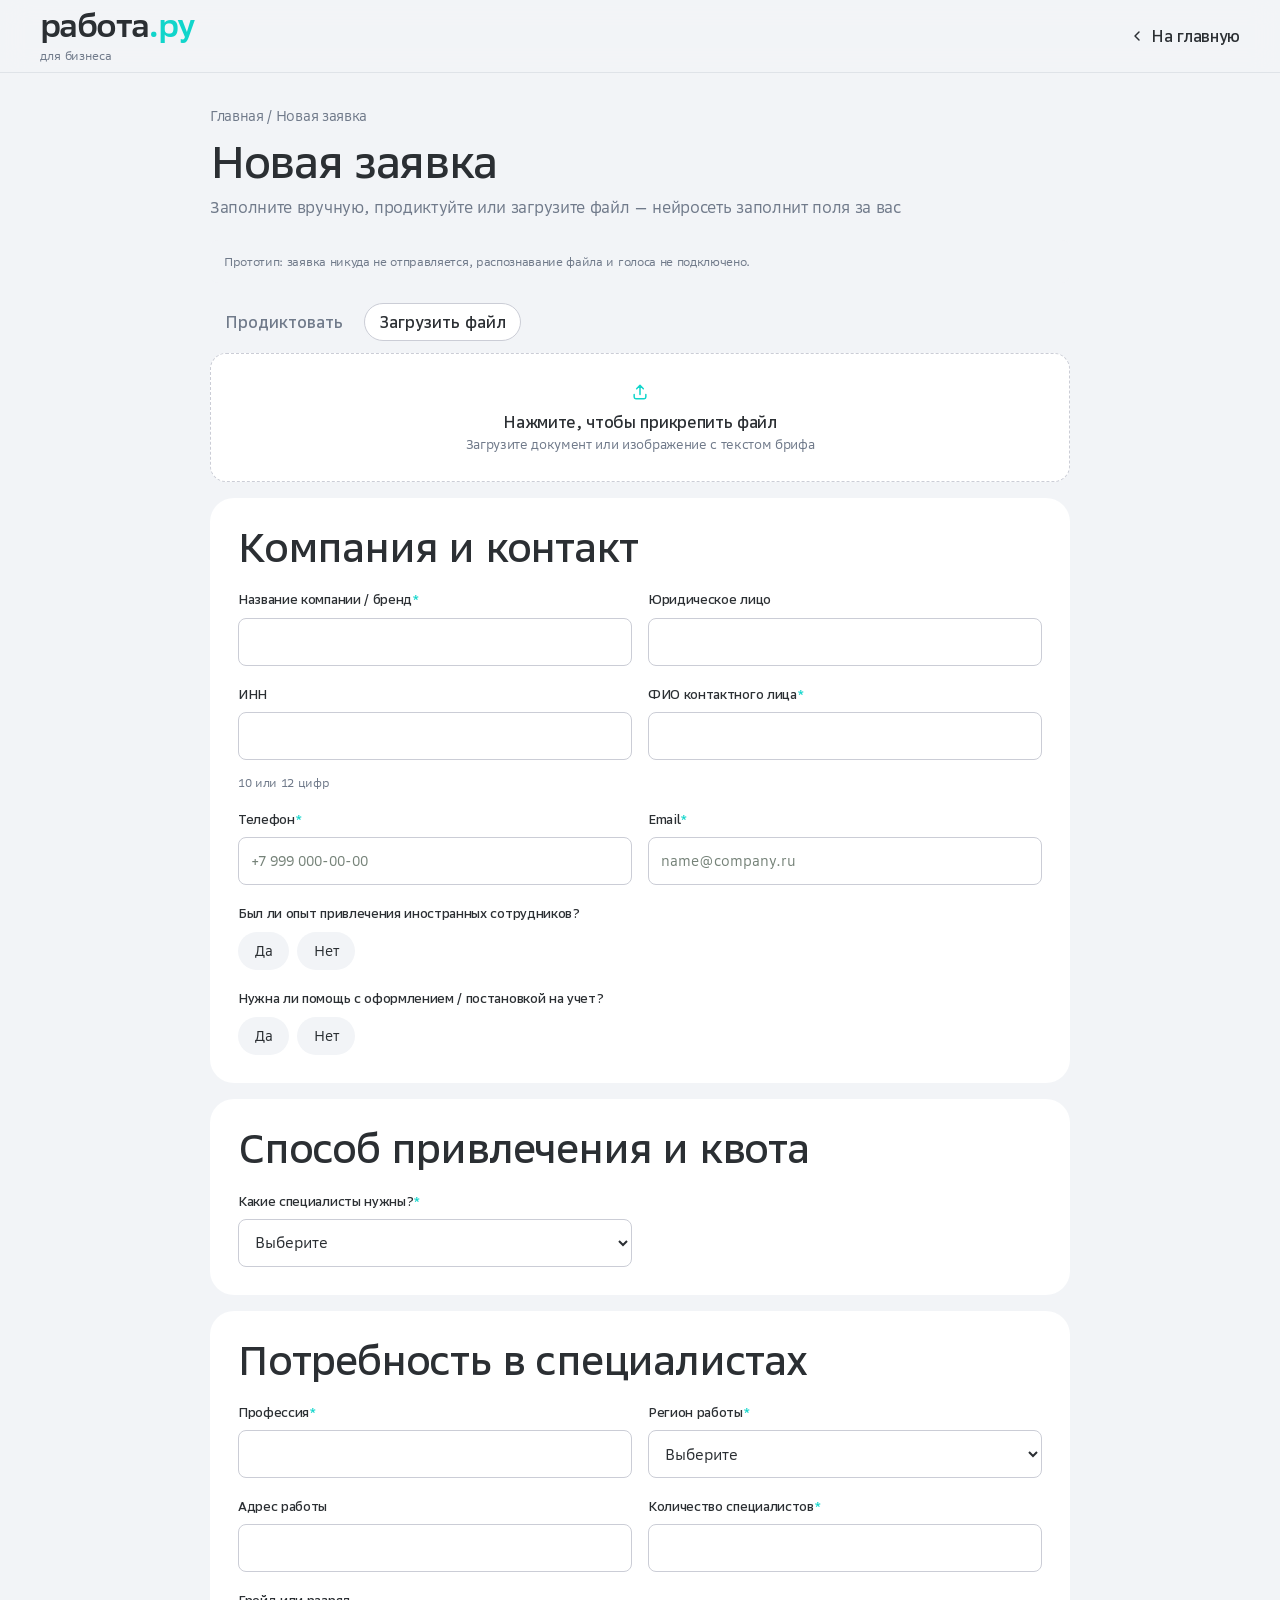
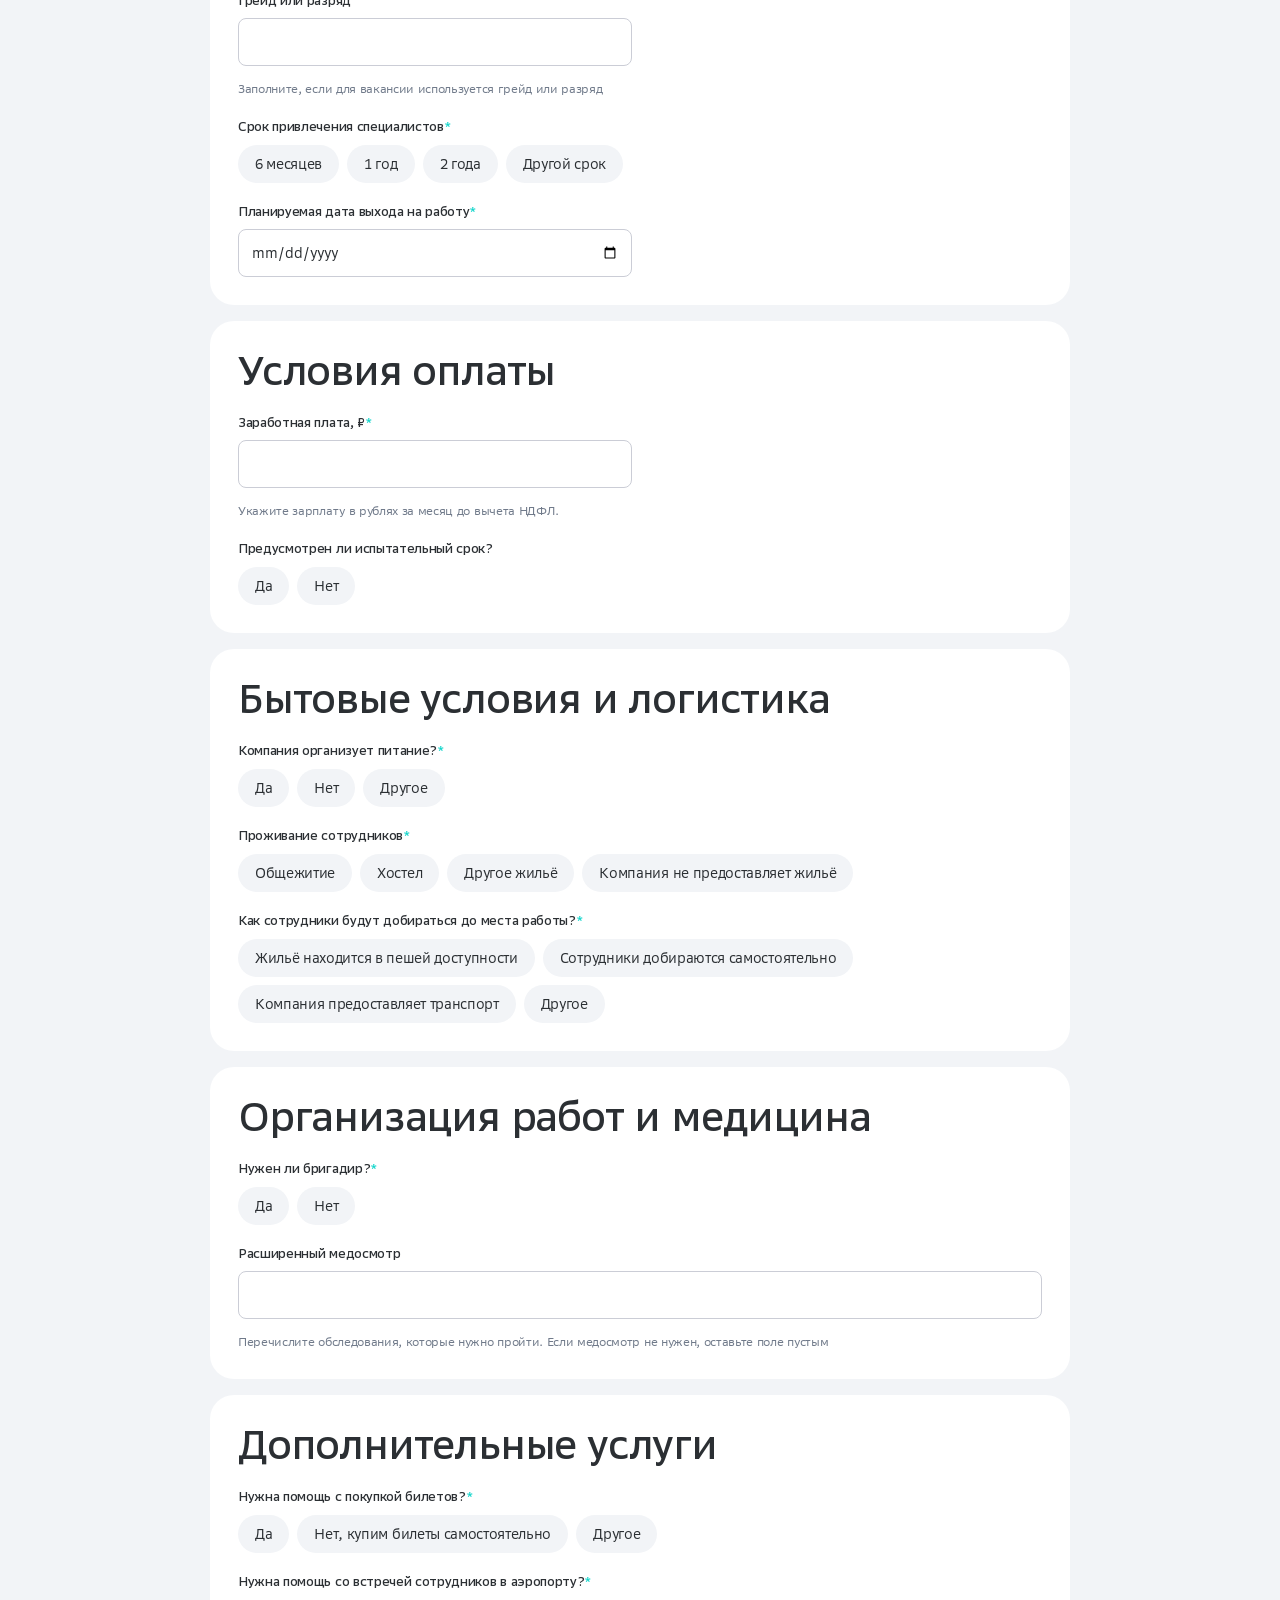
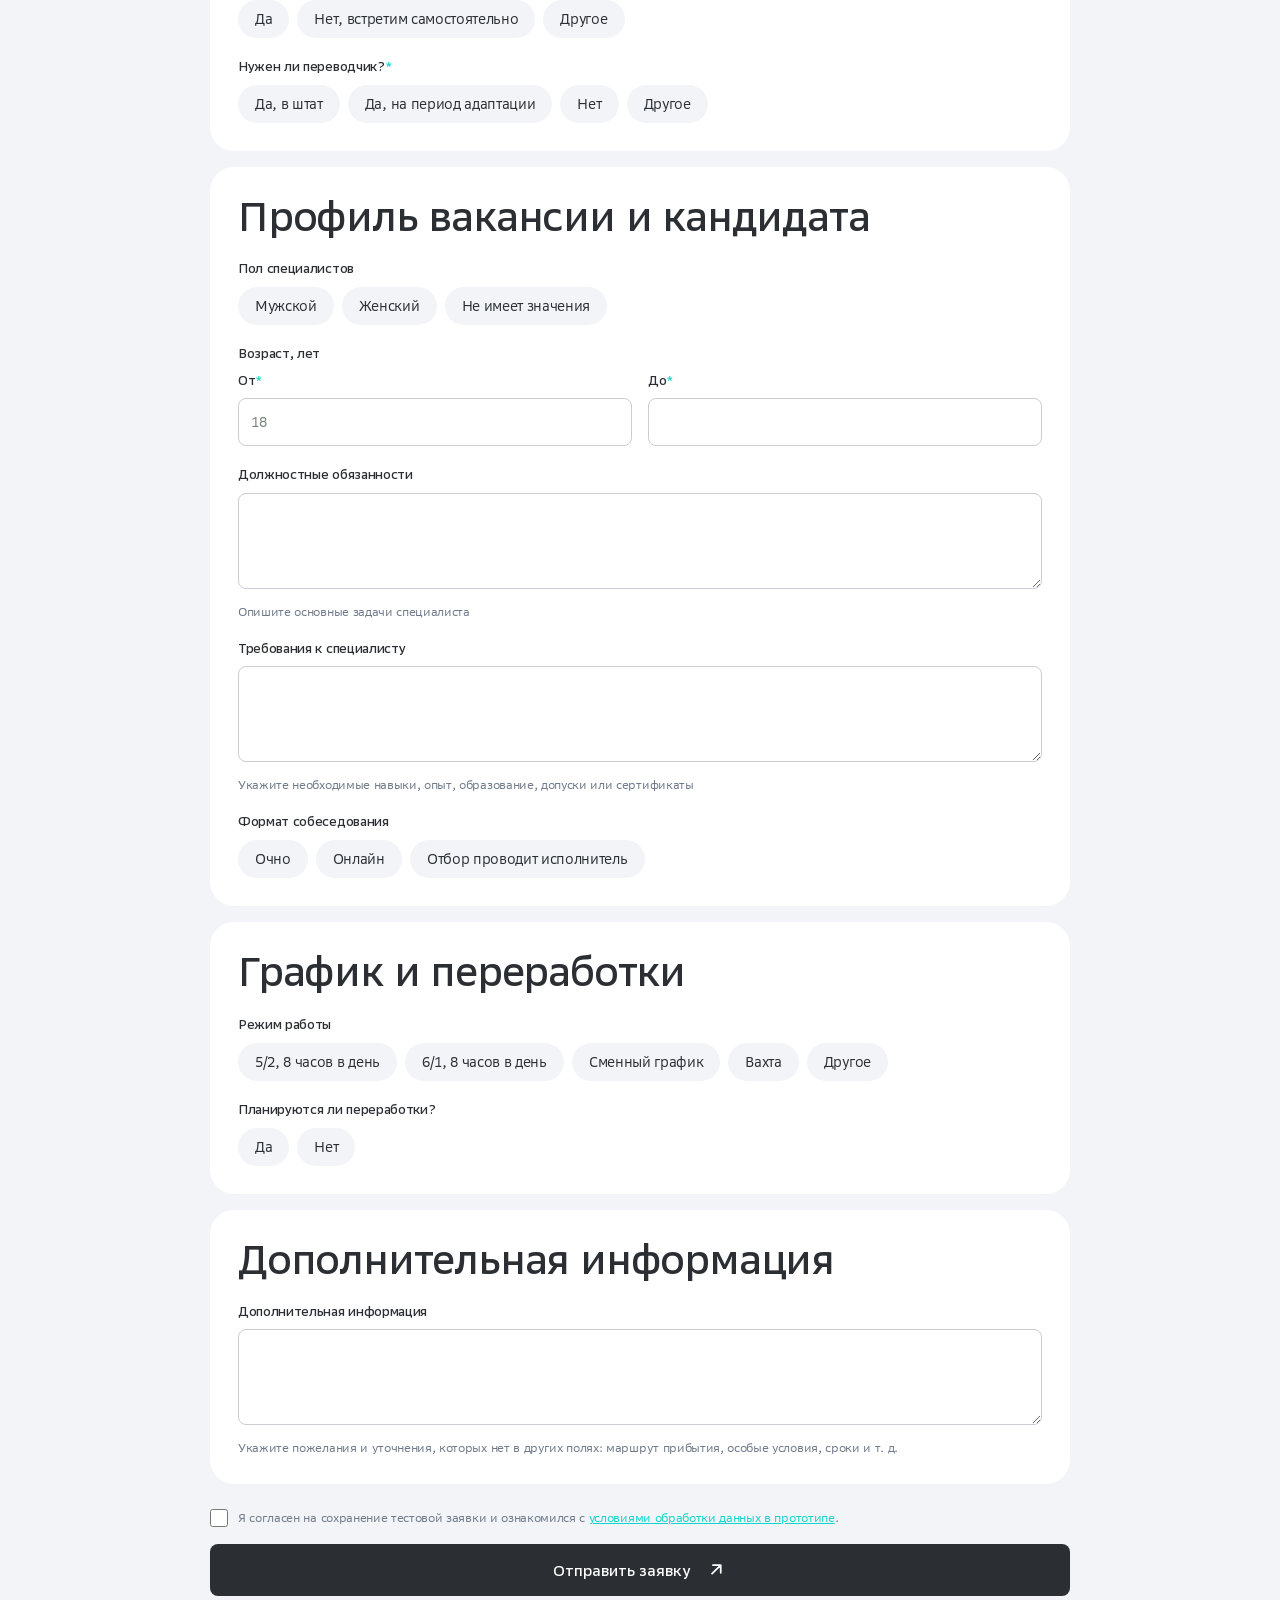
==== commit bd885921: "Лендинг: новые фоны, иконки услуг, таймлайн «5 шагов», светлый футер, фавикон - фоны «Почему Индия»," ====
--- a/site-reg/brief.html
+++ b/site-reg/brief.html
@@ -7,7 +7,10 @@
     <meta name="viewport" content="width=device-width, initial-scale=1.0">
     <meta name="theme-color" content="#f2f4f7">
     <meta name="robots" content="noindex,nofollow">
-    <link rel="icon" href="favicon.svg">
+    <link rel="icon" href="favicon.ico?v=2" sizes="any">
+    <link rel="icon" type="image/png" sizes="32x32" href="favicon-32.png?v=2">
+    <link rel="icon" type="image/png" sizes="192x192" href="favicon-192.png?v=2">
+    <link rel="apple-touch-icon" href="apple-touch-icon.png?v=2">
     <title>Новая заявка на привлечение сотрудников — Работа.ру</title>
     <link rel="stylesheet" href="styles.css">
     <link rel="stylesheet" href="theme-reg.css">
--- a/site-reg/styles.css
+++ b/site-reg/styles.css
@@ -1,4 +1,4 @@
-@font-face{font-family:Commissioner;src:url(fonts/commissioner-cyrillic-wght-normal.woff2)format("woff2");font-weight:100 900;font-display:swap;unicode-range:U+400-45F,U+490-491,U+4B0-4B1,U+2116}@font-face{font-family:Commissioner;src:url(fonts/commissioner-latin-wght-normal.woff2)format("woff2");font-weight:100 900;font-display:swap;unicode-range:U+??,U+131,U+152-153,U+2BB-2BC,U+2C6,U+2DA,U+2DC,U+304,U+308,U+329,U+2000-206F,U+20AC,U+2122,U+2191,U+2193,U+2212,U+2215,U+FEFF,U+FFFD}:root{color:#202c31;font-synthesis:none;--ink:#1c2b32;--muted:#657378;--line:#dde4e5;--teal:#10d6c6;--teal-dark:#007c72;--pale:#eef8f6;--dark:#18272d;background:#fff;font-family:Commissioner,Arial,sans-serif;font-weight:400}*{box-sizing:border-box}html{scroll-behavior:smooth;scroll-padding-top:110px}body{margin:0}button,input,textarea{font:inherit}button,a,input,textarea{-webkit-tap-highlight-color:transparent}button{cursor:pointer}a{color:inherit;text-decoration:none}a:hover{text-decoration:underline}button{color:inherit}button:disabled{cursor:wait;opacity:.55}button:focus-visible,a:focus-visible,input:focus-visible,textarea:focus-visible{outline-offset:4px;outline:3px solid #009e91}input:focus-visible,textarea:focus-visible{outline-offset:1px}button{transition:background .18s,color .18s,transform .18s}button:active:not(:disabled){transform:translateY(1px)}button svg{flex-shrink:0}h1,h2,h3,p{margin-top:0}h1,h2,h3{font-weight:550}h2{letter-spacing:-.035em;margin-bottom:20px;font-size:clamp(2rem,3.1vw,2.9rem);line-height:1.13}h3{letter-spacing:-.02em;font-size:1.25rem;line-height:1.35}p{line-height:1.65}small{font-size:.8125rem;line-height:1.6}button{border:0}.container{width:min(1240px,100% - 80px);margin:0 auto}.section{padding-top:100px;padding-bottom:100px}.eyebrow{letter-spacing:.1em;text-transform:uppercase;color:#627277;margin-bottom:20px;font-size:.75rem;font-weight:600;line-height:1.4}.teal-text{color:var(--teal-dark)}.button{white-space:nowrap;border-radius:8px;justify-content:center;align-items:center;gap:24px;min-height:50px;padding:13px 22px;font-size:.9375rem;font-weight:550;display:inline-flex}.button>span:last-child{font-size:1.3rem}.primary{color:#102d2c;background:var(--teal)}.primary:hover:not(:disabled){background:#36e3d5}.outlined{background:0 0;border:1px solid #aebdbd}.outlined:hover{background:#fff}.subtle{background:#edf1f1}.text-button{color:var(--teal-dark);background:0 0;align-items:center;gap:16px;padding:8px 0;font-size:.9375rem;font-weight:550;display:inline-flex}.text-button:hover{text-decoration:underline}.inline-link{color:var(--teal-dark);background:0 0;padding:0;text-decoration:underline}.muted{color:var(--muted)}.sr-only{clip:rect(0, 0, 0, 0);white-space:nowrap;width:1px;height:1px;margin:-1px;padding:0;position:absolute;overflow:hidden}.skip-link{z-index:100;background:#fff;padding:14px;position:fixed;top:-100px;left:20px}.skip-link:focus{top:10px}.poc-bar{color:#647176;background:#edf1f1;border-bottom:1px solid #dfe5e5}.poc-inner{justify-content:space-between;align-items:center;gap:12px;min-height:38px;font-size:.75rem;display:flex}.poc-inner>span{align-items:center;gap:10px;display:flex}.poc-inner b{color:#fff;letter-spacing:.1em;background:#687a7e;padding:3px 5px;font-size:.75rem}.variant-switch{gap:3px;padding:3px;display:flex}.variant-switch button{background:0 0;border-radius:5px;padding:5px 11px;font-size:.75rem}.variant-switch button[aria-pressed=true]{color:#24383d;background:#fff;box-shadow:0 1px 4px #19343a15}.site-header{z-index:20;-webkit-backdrop-filter:blur(16px);backdrop-filter:blur(16px);background:#fffffff5;border-bottom:1px solid #e9eded;position:sticky;top:0}.header-inner{justify-content:space-between;align-items:center;gap:25px;height:90px;display:flex}.brand{flex-direction:column;flex-shrink:0;gap:2px;display:inline-flex}.brand:hover{text-decoration:none}.wordmark{letter-spacing:-.075em;font-size:2rem;font-weight:750;line-height:1}.wordmark>span{color:#079d90}.brand-caption{letter-spacing:.08em;color:#6c7b7e;margin-top:5px;font-size:.72rem}.nav{gap:27px;font-size:.875rem;display:flex}.header-actions{align-items:center;gap:12px;display:flex}.header-cta{color:#176059;background:#eef5f3;min-height:44px}.header-cta:hover{background:#dceee9}.menu-button{background:0 0;min-width:44px;min-height:44px;font-size:1.5rem;display:none}.hero{background:var(--dark);color:#fff;padding:54px 0 0}.hero-grid{grid-template-columns:1.06fr 1fr;gap:0 40px;display:grid;position:relative}.hero-overline{color:#c0cfce;letter-spacing:.035em;align-items:center;gap:11px;margin-bottom:24px;font-size:.75rem;display:flex}.mini-line{background:var(--teal);width:25px;height:1px}h1{letter-spacing:-.043em;margin-bottom:25px;font-size:clamp(2.6rem,4.1vw,3.75rem);font-weight:520;line-height:1.035}h1>span{color:#42dccc}.hero-description{color:#b8c7c9;margin-bottom:25px;font-size:1rem;line-height:1.65}.hero-benefits{color:#d8e4e3;gap:24px;margin-bottom:35px;font-size:.8125rem;display:flex}.hero-benefits>span{align-items:center;gap:7px;display:flex}.hero-benefits svg{color:#52dfca;width:17px;height:17px}.hero-visual{border-radius:18px;min-height:390px;margin:0 0 40px;position:relative;overflow:hidden}.hero-photo{object-fit:cover;object-position:56% center;width:100%;height:100%;position:absolute}.hero-visual:after{content:"";pointer-events:none;background:linear-gradient(#10202533,#0000 40%,#0718206b);position:absolute;inset:0}.image-label{color:#fff;z-index:1;-webkit-backdrop-filter:blur(10px);backdrop-filter:blur(10px);letter-spacing:.025em;background:#142c3380;border:1px solid #ffffff2a;border-radius:5px;padding:9px 12px;font-size:.75rem;position:absolute;top:20px;left:21px}.photo-card{z-index:1;-webkit-backdrop-filter:blur(14px);backdrop-filter:blur(14px);background:#16373dbb;border:1px solid #ffffff50;border-radius:9px;align-items:center;gap:13px;padding:19px 18px;display:flex;position:absolute;bottom:37px;left:22px;right:22px}.photo-card-icon{color:#79ead8;background:#4c7b7670;border-radius:50%;flex-shrink:0;place-items:center;width:40px;height:40px;display:grid}.photo-card b{margin-bottom:5px;font-size:.875rem;font-weight:500;display:block}.photo-card div>span{color:#c2d7d8;font-size:.75rem}.image-credit{z-index:1;color:#f1f6f6;font-size:.75rem;position:absolute;bottom:14px;right:22px}.intent-box{color:var(--ink);z-index:2;background:#fff;border-radius:14px;grid-column:1/-1;margin-bottom:-72px;padding:27px 30px 22px;position:relative;box-shadow:0 16px 55px #102b381a}.intent-heading{align-items:center;gap:10px;margin-bottom:17px;display:flex}.intent-heading>svg{color:var(--teal-dark);width:20px;height:20px}.intent-heading>label{font-size:1.05rem;font-weight:600}.intent-heading>span{color:#849094;margin-left:auto;font-size:.8125rem}.intent-form{align-items:stretch;gap:12px;display:flex}.intent-form textarea{resize:none;min-width:0;height:59px;color:var(--ink);background:#f8fafa;border:1px solid #cbd6d7;border-radius:8px;flex:1;padding:17px 18px;font-size:1rem;line-height:24px}.intent-form textarea::placeholder{color:#819095}.intent-form .button{min-width:220px}.examples{flex-wrap:wrap;gap:8px;margin-top:14px;display:flex}.examples button{color:#506369;background:#f0f4f4;border:1px solid #0000;border-radius:5px;align-items:center;gap:12px;padding:7px 10px;font-size:.75rem;display:flex}.examples button:hover{background:#eaf7f3;border-color:#bdd6d1}.examples button span{color:#99a9aa}.intent-help{color:#7b898e;align-items:center;gap:7px;margin:17px 0 0;font-size:.75rem;line-height:1.5;display:flex}.intent-help svg{flex-shrink:0;width:14px;height:14px}.input-warning{color:#725018;background:#fff5e2;border-radius:5px;margin:10px 0 0;padding:10px;font-size:.8125rem}.spinner{border:2px solid #24665950;border-top-color:#184037;border-radius:50%;width:17px;height:17px;animation:1s linear infinite spin}@keyframes spin{to{transform:rotate(360deg)}}.trust-strip{border-bottom:1px solid var(--line);color:#7d898d;justify-content:space-between;align-items:center;gap:20px;margin-top:107px;padding-bottom:34px;font-size:.8125rem;display:flex}.ecosystem{color:#596a6c;align-items:center;gap:5px;display:flex}.sber-mark{color:#28b665;border:2px solid #28b665;border-radius:50%;place-items:center;width:23px;height:23px;margin-right:6px;font-size:19px;display:grid}.ecosystem b{color:#3b4e50;font-size:.95rem;font-weight:600}.section-heading{max-width:650px}.section-heading>p:last-child:not(.eyebrow){color:var(--muted);max-width:620px;font-size:1rem}.modes-section{padding-top:77px}.mode-tabs{background:#f1f4f4;border-radius:9px;flex-wrap:wrap;gap:5px;margin-top:33px;padding:6px;display:flex}.mode-tabs button{white-space:nowrap;color:#67777b;background:0 0;border-radius:6px;flex:1;padding:15px 13px;font-size:.875rem}.mode-tabs button[aria-selected=true]{color:#156657;background:#fff;box-shadow:0 2px 7px #21373510}.mode-tabs button:hover{background:#ffffffa0}.mode-panel{background:#eff7f5;border:1px solid #dfebe6;border-radius:12px;align-items:center;gap:25px;margin-top:18px;padding:30px;display:flex}.mode-symbol{color:#18856d;border:1px solid #c4ddd4;border-radius:50%;flex-shrink:0;place-items:center;width:64px;height:64px;display:grid}.mode-symbol svg{width:29px;height:29px}.mode-panel>div:nth-child(2){flex:1}.mode-panel .eyebrow{color:#638379;margin-bottom:8px;font-size:.75rem}.mode-panel h3{margin-bottom:10px}.mode-panel p:not(.eyebrow){color:#5c746d;margin-bottom:9px;font-size:.9375rem;line-height:1.6}.mode-panel small{color:#738c83;font-size:.75rem;display:block}.source-link{color:#21765f;margin:2px 0 9px;font-size:.8125rem;display:inline-block}.mode-panel .button{gap:20px;min-height:45px;padding:12px 18px;font-size:.8125rem}.why-section{background:#f3f6f5;padding:83px 0}.why-grid{grid-template-columns:1fr 1fr;gap:100px;display:grid}.why-grid h2{margin-bottom:22px;font-size:clamp(2rem,3.3vw,3rem)}.why-grid h2 span{color:#43907b}.why-grid>div>p:not(.eyebrow){color:#657772;max-width:415px;font-size:.9375rem}.why-items{padding-top:4px}.why-item{border-bottom:1px solid #dce5e1;gap:22px;margin-bottom:23px;padding:0 0 23px;display:flex}.why-item:last-child{border-bottom:0;margin-bottom:0;padding-bottom:0}.why-item>svg{color:#4b907a;flex-shrink:0;margin-top:2px}.why-item h3{margin-bottom:8px;font-size:1.05rem}.why-item p{color:#6a7b76;margin-bottom:0;font-size:.875rem;line-height:1.6}.split-heading{justify-content:space-between;align-items:end;gap:50px;margin-bottom:32px;display:flex}.split-heading .section-heading{max-width:600px}.split-heading>p{color:#82908f;margin-bottom:20px;font-size:.9375rem}.process{grid-template-columns:1fr 1fr;gap:55px;display:grid}.process-list button{text-align:left;background:0 0;border-bottom:1px solid #dfe7e5;align-items:center;gap:23px;width:100%;padding:23px 15px;display:flex}.step-number{color:#98aaa6;font-size:.875rem}.process-list b{font-size:1rem;font-weight:500}.step-arrow{color:#acbcb7;margin-left:auto}.process-list button.active{background:#eff8f4;border-color:#eff8f4;border-radius:7px}.process-list button.active .step-number,.process-list button.active .step-arrow{color:#19826c}.step-content{background:#f5f7f7;border-radius:12px;min-height:375px;padding:38px}.step-content h3{margin-bottom:15px;font-size:1.5rem}.step-content>p{color:#73847f;font-size:.9375rem}.step-content .eyebrow{margin-bottom:20px;font-size:.75rem}.responsibility{border-top:1px solid #dce4e2;margin-top:23px;padding-top:22px}.responsibility>span{align-items:center;gap:9px;font-size:.8125rem;font-weight:550;display:flex}.responsibility-dot{background:#31b491;border-radius:50%;width:8px;height:8px}.responsibility-dot.dark{background:#8a9695}.responsibility p{color:#70817b;margin:8px 0 20px;padding-left:17px;font-size:.875rem}.step-content small{color:#68786e;font-size:.75rem}.services-section{color:#fff;background:#203b3b;border-radius:17px;padding:42px 46px;position:relative;overflow:hidden}.service-heading{color:#98d3c5;align-items:center;gap:10px;margin-bottom:24px;display:flex}.service-heading .eyebrow{color:inherit;margin:0}.service-heading svg{width:19px}.services-section h2{letter-spacing:-.03em;font-size:clamp(2rem,3.8vw,3.4rem)}.service-bottom{justify-content:space-between;align-items:end;gap:65px;display:flex}.service-bottom p{color:#c1d5cd;max-width:650px;margin:0;font-size:.9375rem;line-height:1.65}.service-bottom .button{flex-shrink:0}.industry-grid{grid-template-columns:.85fr 1.4fr;gap:55px;margin-top:35px;display:grid}.industry-list{flex-direction:column;gap:6px;display:flex}.industry-list button{text-align:left;color:#6c7e79;background:0 0;border-radius:8px;align-items:center;gap:15px;padding:19px 20px;display:flex}.industry-list button>span:nth-child(2){flex:1;font-size:.9375rem}.industry-list button.selected{color:#196d57;background:#eef7f3}.industry-list button>span:last-child{font-size:1.25rem}.industry-list svg{width:21px}.industry-content{background:#f5f7f6;border-radius:12px;padding:40px}.industry-content .eyebrow{color:#859a91;margin-bottom:12px;font-size:.75rem}.industry-content h3{letter-spacing:-.03em;max-width:460px;font-size:1.8rem;line-height:1.2}.profession-chips{flex-wrap:wrap;gap:10px;margin:30px 0;display:flex}.profession-chips button{background:#fff;border:1px solid #dce7e0;border-radius:6px;gap:25px;padding:12px 15px;font-size:.875rem;display:flex}.profession-chips button:hover{border-color:#63b89a}.profession-chips button span{color:#5d9987}.industry-content>p:not(.eyebrow){color:#677a6d;max-width:450px;margin-bottom:12px;font-size:.875rem}.industry-foot{border-top:1px solid var(--line);color:#809189;justify-content:space-between;align-items:center;margin-top:25px;padding-top:20px;font-size:.875rem;display:flex}.contact-section{background:#e4f5ee;padding:68px 0}.contact-inner{justify-content:space-between;align-items:center;gap:40px;display:flex}.contact-inner h2{color:#255a4c;font-size:clamp(2.3rem,4vw,3.75rem);line-height:1.07}.contact-inner .eyebrow{color:#6c9c89}.contact-inner p:not(.eyebrow){color:#698d7e;margin-bottom:0;font-size:.9375rem}.contact-inner .large{color:#fff;background:#235e4c;min-height:61px;padding:18px 28px}.contact-inner .large:hover{background:#194c3c}.faq-section{grid-template-columns:.75fr 1.25fr;gap:90px;display:grid}.faq-intro h2{font-size:2.75rem}.faq-intro>p{color:#64776b;max-width:310px;font-size:.9375rem}.faq-filters{flex-wrap:wrap;gap:7px;margin-bottom:22px;display:flex}.faq-filters button{color:#82928b;background:#f0f4f2;border-radius:5px;padding:9px 12px;font-size:.75rem}.faq-filters button.selected{color:#366b55;background:#e3f2ea}.faq-item{border-bottom:1px solid #dfe7e2}.faq-item h3{margin:0}.faq-item h3 button{text-align:left;background:0 0;justify-content:space-between;align-items:center;gap:26px;width:100%;padding:23px 0;font-size:.9375rem;font-weight:500;line-height:1.5;display:flex}.faq-plus{color:#7b9b8b;flex-shrink:0;font-size:1.5rem}.faq-item.expanded h3 button{color:#257251}.faq-item p{color:#617165;margin:0;padding:0 30px 18px 0;font-size:.8755rem;line-height:1.8}.result-section{padding-top:70px;padding-bottom:70px}.result-top{justify-content:space-between;align-items:center;gap:30px;display:flex}.result-top h2{font-size:2.4rem}.result-top h2:focus{outline:none}.parsed-grid{grid-template-columns:1.2fr .55fr 1fr 1fr;gap:10px;margin-top:15px;display:grid}.parsed-grid label{background:#fff;border:1px solid #d6e1df;border-radius:7px;padding:12px 15px;display:block}.parsed-grid label>span{color:#7c928c;justify-content:space-between;margin-bottom:7px;font-size:.75rem;display:flex}.parsed-grid label>span>span{color:#9badab}.parsed-grid input{color:#24483e;background:0 0;border:0;outline-color:#389b86;width:100%;min-height:28px;padding:0;font-size:1rem}.edit-hint{color:#697b72;margin-top:12px;font-size:.75rem}.solution-grid{grid-template-columns:1.65fr 1fr;gap:22px;margin-top:30px;display:grid}.solution-main{background:#f4f8f6;border-radius:10px;padding:33px}.pill{color:#487e69;border:1px solid #c9e2d4;border-radius:20px;margin-bottom:21px;padding:6px 10px;font-size:.75rem;display:inline-block}.solution-main h3{max-width:420px;font-size:1.6rem}.solution-main>p{color:#6d8478;max-width:600px;font-size:.9375rem}.recommendation{border-top:1px solid #dbe7e0;gap:15px;margin-top:25px;padding-top:23px;display:flex}.recommendation>svg{color:#4a9679;flex-shrink:0}.recommendation b{font-size:.9375rem;font-weight:550;line-height:1.5}.recommendation p{color:#647669;margin:9px 0;font-size:.8125rem}.recommendation a{color:#2e7e5a;font-size:.8125rem}.timing{border:1px solid #d6e5dc;border-radius:10px;flex-direction:column;align-items:start;padding:30px;display:flex}.timing>svg{color:#659a7f;margin-bottom:20px}.timing h3{font-size:1.5rem}.timing>p{color:#7b9181;font-size:.875rem}.timing small{color:#637866;margin-bottom:25px;font-size:.75rem}.timing .button{gap:14px;width:100%;margin-top:auto;padding:13px 15px;font-size:.875rem}.result-faq{flex-wrap:wrap;align-items:center;gap:13px;margin-top:25px;display:flex}.result-faq>span{color:#667a68;max-width:140px;margin-right:4px;font-size:.75rem}.result-faq button{color:#587f61;text-align:left;background:#f4f8f5;border-radius:5px;gap:15px;max-width:270px;padding:10px 13px;font-size:.75rem;line-height:1.6;display:flex}footer{color:#7b8c81;background:#f1f4f2;padding:45px 0 25px}.footer-top{border-bottom:1px solid #dbe4dd;align-items:start;gap:70px;padding-bottom:38px;display:flex}.footer-top .brand{color:#263e30}.footer-top p{max-width:640px;margin:0;font-size:.8125rem;line-height:1.7}.back-top{border:1px solid #d4e0d6;border-radius:7px;flex-shrink:0;place-items:center;width:42px;height:42px;margin-left:auto;font-size:1.5rem;display:grid}.legal-grid{grid-template-columns:.9fr 1.15fr 1.3fr;gap:50px;padding:33px 0;display:grid}.legal-grid b{color:#536f58;font-size:.75rem;font-weight:550}.legal-grid p,.legal-grid a{margin:8px 0 15px;font-size:.75rem;line-height:1.8}.legal-grid small{margin-top:5px;font-size:.75rem;display:block}.footer-bottom{border-top:1px solid #dbe4dd;justify-content:space-between;gap:20px;padding-top:24px;font-size:.75rem;display:flex}.footer-bottom>div{gap:24px;display:flex}.footer-bottom button{font-size:inherit;color:inherit;background:0 0;padding:0}.footer-poc{color:#687669;margin:18px 0 0;font-size:.75rem}.cookie-banner{z-index:35;background:#fff;border:1px solid #d5e4db;border-radius:11px;align-items:center;gap:25px;width:min(1050px,100% - 40px);padding:20px 22px;display:flex;position:fixed;bottom:22px;left:50%;transform:translate(-50%);box-shadow:0 7px 45px #16392c26}.cookie-banner b{color:#354e3c;font-size:.875rem;font-weight:550}.cookie-banner p{color:#657569;max-width:570px;margin:5px 0 0;font-size:.75rem;line-height:1.65}.cookie-banner a{text-decoration:underline}.cookie-actions{flex-shrink:0;gap:9px;display:flex}.cookie-actions .button{min-height:41px;padding:11px 14px;font-size:.75rem}.lead-dialog{width:min(670px,100% - 28px);max-height:90dvh;color:var(--ink);border:0;border-radius:16px;padding:0;box-shadow:0 35px 100px #10231dcc}.lead-dialog::backdrop{-webkit-backdrop-filter:blur(5px);backdrop-filter:blur(5px);background:#102824aa}.dialog-body{padding:37px 42px;position:relative}.icon-button{color:#65826c;background:#f1f5f2;border-radius:50%;place-items:center;width:38px;height:38px;font-size:1.8rem;display:grid}.close{position:absolute;top:18px;right:18px}.dialog-body h2{margin-bottom:15px;font-size:2.5rem}.dialog-body .eyebrow{margin-bottom:17px}.dialog-intro{color:#849689;max-width:475px;font-size:.9375rem}.context-summary{color:#3b6f47;overflow-wrap:anywhere;background:#eef7f0;border-radius:8px;flex-direction:column;gap:7px;margin:22px 0;padding:17px 20px;display:flex}.context-summary b{font-size:.9375rem}.context-summary span{font-size:.8125rem}.context-summary small{color:#7b9a81;font-size:.75rem}.poc-note{color:#809083;background:#f6f8f6;border-radius:6px;margin:18px 0 23px;padding:12px 14px;font-size:.75rem;line-height:1.6}.poc-note button{font-size:inherit;margin-top:5px}.form-grid{grid-template-columns:1fr 1fr;gap:18px 16px;display:grid}.field{flex-direction:column;gap:8px;display:flex}.field>span{min-height:18px;font-size:.75rem;font-weight:500}.field i{color:#5aab76;font-style:normal}.field input{color:#37513d;background:#fcfdfc;border:1px solid #d5e0d7;border-radius:6px;width:100%;min-width:0;height:48px;padding:12px;font-size:.875rem}.field input::placeholder{color:#768379}.field input[aria-invalid=true]{border-color:#d58577}.error{color:#a93f32;margin:0;font-size:.75rem;line-height:1.5}.error-banner{color:#9f463a;background:#fff8f7;border:1px solid #eccbc5;border-radius:6px;margin-bottom:17px;padding:12px 15px;font-size:.8125rem}.consent{color:#657466;gap:10px;margin:24px 0 15px;font-size:.75rem;line-height:1.6;display:flex}.consent input{accent-color:#238b62;flex-shrink:0;width:18px;height:18px;margin:1px 0}.consent a{color:#4a8a5c;text-decoration:underline}.full{width:100%;margin-top:10px}.form-footnote{text-align:center;color:#627560;margin:13px 0 0;font-size:.75rem}.success{text-align:center;padding:25px 0}.success-icon{color:#368653;background:#ddf6e6;border-radius:50%;place-items:center;width:70px;height:70px;margin:0 auto 25px;font-size:2rem;display:grid}.success h2{font-size:2rem}.success>p{color:#829680;font-size:.9375rem}.success .text-button{margin:16px auto;display:block}.success h2:focus{outline:none}.variant-focus .hero-grid{grid-template-columns:1fr;max-width:1060px}.variant-focus .hero-visual{display:none}.variant-focus .hero-content{text-align:center}.variant-focus .hero-overline{justify-content:center}.variant-focus h1{font-size:clamp(2.6rem,4.6vw,4.2rem);line-height:1.08}.variant-focus h1>br:first-of-type{display:none}.variant-focus h1>br:first-of-type:after{content:" "}.variant-focus h1>span{margin-top:8px;font-size:.65em;display:block}.variant-focus h1>span br{display:none}.variant-focus .hero-description{margin:0 auto 23px}.variant-focus .hero-benefits{justify-content:center;margin-bottom:38px}.variant-focus .hero-content .desktop-break{display:none}.variant-focus .hero{padding-top:55px}.variant-focus .intent-box{margin-bottom:-72px}.variant-focus .hero-content h1>br:nth-of-type(2){display:none}@media (width>=1600px){.hero{padding-top:65px}.hero-visual{min-height:420px}}@media (width<=1150px){.container{width:calc(100% - 48px)}.nav{gap:17px;font-size:.8rem}.header-inner{gap:20px}.hero-grid{gap:0 26px}h1{font-size:3.2rem}.hero-overline{font-size:.75rem}.hero-visual{min-height:380px}.mode-panel{flex-wrap:wrap}.mode-panel>div:nth-child(2){flex-basis:75%}.mode-panel>.button{margin-left:89px}.why-grid{gap:65px}.process{gap:30px}.faq-section,.footer-top{gap:45px}.legal-grid{gap:30px}.cookie-banner{align-items:start}.cookie-actions{flex-direction:column}.hero-benefits{gap:15px;font-size:.75rem}.trust-strip{font-size:.75rem}.mode-tabs button{padding:13px 8px;font-size:.75rem}.service-bottom{gap:25px}.intent-form .button{min-width:196px;font-size:.875rem}.intent-form textarea{font-size:.875rem}}@media (width<=850px){.nav{display:none}.header-inner{height:76px}.menu-button{display:block}.nav.mobile-open{background:#fff;flex-wrap:wrap;gap:24px;padding:20px 30px;display:flex;position:absolute;top:76px;left:0;right:0;box-shadow:0 12px 20px #1a302a15}.poc-only{display:none!important}.hero-grid{grid-template-columns:1.1fr .9fr;gap:0 22px}.hero{padding-top:37px}h1{font-size:2.75rem}.hero-overline{letter-spacing:0;gap:6px;font-size:.75rem}.hero-description{font-size:.875rem}.hero-benefits{flex-direction:column;gap:8px}.hero-visual{min-height:350px}.photo-card{gap:10px;padding:13px;left:12px;right:12px}.photo-card b{font-size:.75rem;line-height:1.4}.photo-card div>span{font-size:.75rem}.photo-card-icon{display:none}.image-label{text-align:center;padding:7px;font-size:.75rem;top:12px;left:12px;right:12px}.image-credit{font-size:.75rem;right:12px}.intent-box{padding:24px}.intent-heading>span{display:none}.intent-form .button{gap:10px;min-width:170px;font-size:.8125rem}.trust-strip{flex-wrap:wrap;justify-content:center;gap:15px 28px}.trust-strip>span{text-align:center;flex-basis:40%;justify-content:center}.section{padding-top:70px;padding-bottom:70px}.mode-symbol{display:none}.mode-panel>.button{margin-left:0}.why-grid{gap:45px}.why-grid h2{font-size:2.15rem}.why-item{gap:15px}.why-item h3{font-size:.9375rem}.why-item p{font-size:.8125rem}.split-heading{display:block}.split-heading>p br{display:none}.process{grid-template-columns:1fr;gap:25px}.process-list{grid-template-columns:repeat(5,1fr);gap:5px;display:grid}.process-list button{background:#f4f6f5;border:0;border-radius:8px;flex-direction:column;align-items:start;gap:10px;min-height:120px;padding:14px 10px}.process-list button b{font-size:.75rem;font-weight:400;line-height:1.4}.process-list button.active{background:#e1f2e8}.step-arrow{display:none}.step-content{min-height:unset}.responsibility{grid-template-columns:1fr 1fr;column-gap:25px;display:grid}.responsibility>span:nth-of-type(2){grid-area:1/2}.responsibility p{grid-row:2}.services-section{padding:35px}.service-bottom{flex-direction:column;align-items:start}.industry-grid{grid-template-columns:.85fr 1.2fr;gap:25px}.industry-content{padding:25px}.industry-content h3{font-size:1.5rem}.industry-list button{gap:10px;padding:17px 12px}.industry-list button>span:nth-child(2){font-size:.8125rem}.profession-chips{gap:7px;margin:20px 0}.profession-chips button{gap:15px;padding:10px;font-size:.75rem}.contact-inner{flex-direction:column;align-items:start;gap:25px}.contact-inner h2{font-size:2.75rem}.faq-section{grid-template-columns:1fr;gap:25px}.faq-intro .section-heading{max-width:450px}.faq-intro h2{font-size:2.5rem}.faq-intro>p{max-width:unset}.faq-filters button{font-size:.8125rem}.faq-item h3 button{font-size:1rem}.footer-top{flex-wrap:wrap;gap:25px}.footer-top p{flex-basis:70%}.back-top{display:none}.legal-grid{grid-template-columns:1fr 1fr}.legal-grid>div:last-child{grid-column:1/-1}.footer-bottom{flex-direction:column}.parsed-grid{grid-template-columns:1fr 1fr}.solution-grid{grid-template-columns:1fr}.timing h3 br{display:none}.timing .button{width:auto;margin-top:10px}.result-top h2{font-size:2rem}.result-faq>span{max-width:unset;flex-basis:100%}.result-faq button{max-width:100%}.result-top{align-items:start}.result-top .text-button{white-space:nowrap}.cookie-banner{gap:17px;padding:17px 19px}.variant-focus h1{font-size:3.2rem}.variant-focus h1>br:first-of-type{display:block}.variant-focus .hero-benefits{flex-direction:row}.variant-focus .hero-content .hero-overline{font-size:.75rem}}@media (width<=580px){html{scroll-padding-top:88px}.container{width:calc(100% - 36px)}.poc-inner{justify-content:center;min-height:39px}.poc-inner>span:first-child{display:none}.variant-switch button{padding:6px 13px;font-size:.75rem}.header-inner{gap:10px;height:72px}.wordmark{font-size:1.75rem}.brand-caption{font-size:.75rem}.header-cta{gap:13px;min-height:40px;padding:10px 13px;font-size:.75rem}.menu-button{width:36px;min-width:36px;font-size:1.25rem}.header-actions{gap:6px}.nav.mobile-open{flex-direction:column;gap:0;padding:12px 18px;top:72px}.nav.mobile-open a{padding:14px 0;font-size:.875rem}.hero{padding-top:28px}.hero-grid{display:block}.hero-overline{letter-spacing:.01em;margin-bottom:23px;font-size:.75rem}.hero h1{letter-spacing:-.045em;margin-bottom:21px;font-size:2.7rem;line-height:1.05}.hero h1 br.desktop-break,.hero h1>br:first-of-type{display:none}.hero h1>br:nth-of-type(2){display:block}.hero-description{max-width:330px;margin-bottom:19px;font-size:.9375rem;line-height:1.6}.hero-description br{display:none}.hero-benefits{flex-direction:row;gap:14px;margin-bottom:25px;font-size:.75rem}.hero-visual{display:none}.intent-box{border-radius:11px;margin:0 -4px -92px;padding:20px 17px 18px}.intent-heading{gap:8px;margin-bottom:14px}.intent-heading>label{font-size:.9375rem}.intent-heading>svg{width:18px}.intent-form{flex-direction:column;gap:10px}.intent-form textarea{flex:auto;height:76px;padding:12px;font-size:1rem;line-height:1.5}.intent-form .button{justify-content:space-between;min-height:48px;padding:12px 17px;font-size:.9375rem}.examples{gap:6px;margin-top:13px}.examples button{gap:9px;padding:7px 8px;font-size:.75rem}.intent-help{align-items:start;margin-top:13px;font-size:.75rem}.intent-help svg{margin-top:2px}.trust-strip{gap:17px 10px;margin-top:125px;padding-bottom:28px;font-size:.75rem}.trust-strip>span{flex-basis:46%}.ecosystem b{font-size:.8rem}.sber-mark{width:20px;height:20px;font-size:16px}.section{padding-top:58px;padding-bottom:58px}.eyebrow{margin-bottom:15px;font-size:.75rem}h2{margin-bottom:18px;font-size:2rem;line-height:1.16}.section-heading>p:last-child:not(.eyebrow){font-size:.9375rem}.mode-tabs{gap:4px;margin-top:25px;padding:5px}.mode-tabs button{white-space:normal;flex:1 0 40%;min-height:43px;padding:12px 7px;font-size:.75rem}.mode-tabs button:last-child{flex-basis:100%}.mode-panel{gap:18px;padding:23px}.mode-panel h3{font-size:1.2rem}.mode-panel p:not(.eyebrow){font-size:.875rem}.mode-panel .button{justify-content:space-between;width:100%;font-size:.875rem}.why-section{padding:54px 0}.why-grid{grid-template-columns:1fr;gap:35px}.why-grid h2{font-size:2.1rem}.why-grid>div>p:not(.eyebrow){font-size:.9375rem}.why-item h3{font-size:1rem}.why-item p{font-size:.875rem}.why-item{margin-bottom:21px;padding-bottom:21px}.split-heading{margin-bottom:25px}.split-heading>p{font-size:.875rem}.process-list{scroll-snap-type:x mandatory;gap:7px;padding-bottom:5px;display:flex;overflow-x:auto}.process-list button{scroll-snap-align:start;min-width:145px;min-height:117px;padding:14px}.process-list button b{font-size:.8125rem}.step-content{padding:25px}.step-content h3{font-size:1.4rem}.step-content>p{font-size:.9375rem}.responsibility{display:block}.responsibility p{font-size:.875rem}.services-section{border-radius:11px;width:calc(100% - 24px);padding:28px 24px}.services-section h2{font-size:2rem}.service-bottom{gap:24px}.service-bottom p{font-size:.875rem}.service-bottom .button{justify-content:space-between;width:100%}.industry-grid{grid-template-columns:1fr;gap:20px;margin-top:24px}.industry-list{flex-direction:row;gap:7px;padding-bottom:5px;display:flex;overflow-x:auto}.industry-list button{white-space:nowrap;background:#f4f7f5;flex-shrink:0;padding:14px 13px}.industry-list button>span:last-child{display:none}.industry-list svg{width:18px;height:18px}.industry-list button>span:nth-child(2){font-size:.875rem}.industry-content{padding:26px}.industry-content h3{font-size:1.6rem}.profession-chips button{padding:10px 12px;font-size:.875rem}.industry-content>p:not(.eyebrow){font-size:.875rem}.industry-foot{flex-direction:column;align-items:start;gap:12px;font-size:.8125rem}.contact-section{padding:50px 0}.contact-inner h2{font-size:2.75rem}.contact-inner p:not(.eyebrow){font-size:.875rem}.contact-inner p br{display:none}.contact-inner .large{justify-content:space-between;width:100%;min-height:55px;padding:17px 20px;font-size:.9375rem}.faq-intro h2{max-width:320px;font-size:2.1rem}.faq-filters{gap:6px;margin-bottom:16px}.faq-filters button{min-height:35px;padding:9px 10px;font-size:.75rem}.faq-item h3 button{gap:18px;padding:20px 0;font-size:.9375rem}.faq-item p{padding-right:0;font-size:.875rem}.footer-top{flex-direction:column;padding-bottom:26px}.footer-top p{font-size:.8125rem}.legal-grid{grid-template-columns:1fr;gap:20px;padding:25px 0}.legal-grid>div:last-child{grid-column:auto}.legal-grid b{font-size:.8125rem}.legal-grid p,.legal-grid a,.legal-grid small{font-size:.75rem}.footer-bottom{gap:17px;font-size:.75rem}.footer-bottom>div{flex-wrap:wrap;gap:15px}.footer-poc{font-size:.75rem;line-height:1.7}.cookie-banner{border-radius:10px;width:calc(100% - 20px);padding:15px 17px;display:block;bottom:10px}.cookie-banner b{font-size:.8125rem}.cookie-banner p{margin-bottom:13px;font-size:.75rem;line-height:1.5}.cookie-actions{flex-direction:row;gap:7px}.cookie-actions .button{white-space:normal;flex:1;min-height:42px;padding:10px 8px;font-size:.75rem}.dialog-body{padding:30px 22px}.dialog-body h2{font-size:2.15rem}.dialog-body .eyebrow{font-size:.75rem}.dialog-intro{font-size:.875rem}.form-grid{grid-template-columns:1fr;gap:16px}.field>span{font-size:.8125rem}.field input{height:49px;font-size:1rem}.lead-dialog{border-radius:12px;width:calc(100% - 20px);max-height:94dvh}.context-summary{margin:18px 0;padding:15px}.consent{font-size:.8125rem}.poc-note{font-size:.75rem}.result-section{padding-top:45px}.result-top{display:block}.result-top h2{font-size:1.85rem}.result-top .text-button{margin-bottom:15px}.parsed-grid{gap:8px}.parsed-grid label{padding:11px}.parsed-grid label>span{font-size:.75rem}.parsed-grid input{font-size:.9375rem}.edit-hint{font-size:.75rem}.solution-main,.timing{padding:24px}.solution-main h3{font-size:1.4rem}.solution-main>p{font-size:.875rem}.recommendation{gap:12px}.recommendation>svg{width:20px}.recommendation b{font-size:.875rem}.recommendation p{font-size:.8125rem}.timing .button{justify-content:space-between;width:100%}.result-faq button{justify-content:space-between;width:100%;font-size:.8125rem}.variant-focus .hero{padding-top:34px}.variant-focus .hero h1{font-size:2.7rem}.variant-focus .hero h1>span{margin-top:12px;font-size:.65em;line-height:1.2}.variant-focus .hero-description{margin-bottom:18px;font-size:.875rem}.variant-focus .hero-benefits{margin-bottom:25px}.variant-focus .intent-box{margin-bottom:-92px}.variant-focus .hero-content .hero-overline{font-size:.75rem}.variant-focus .hero h1>br:first-of-type{display:block}}@media (prefers-reduced-motion:reduce){html{scroll-behavior:auto}*,:before,:after{scroll-behavior:auto!important;transition-duration:.01ms!important;animation-duration:.01ms!important}}.why-item p,.step-content>p,.service-bottom p,.industry-content>p:not(.eyebrow),.faq-item p,.solution-main>p,.timing>p,.dialog-intro{font-size:1rem}.hero-photo{background:#30454c}.privacy-link{font-size:.8125rem}
+:root{color:#202c31;font-synthesis:none;--ink:#1c2b32;--muted:#657378;--line:#dde4e5;--teal:#10d6c6;--teal-dark:#007c72;--pale:#eef8f6;--dark:#18272d;background:#fff;font-family:"SB Sans Text",Arial,sans-serif;font-weight:400}*{box-sizing:border-box}html{scroll-behavior:smooth;scroll-padding-top:110px}body{margin:0}button,input,textarea{font:inherit}button,a,input,textarea{-webkit-tap-highlight-color:transparent}button{cursor:pointer}a{color:inherit;text-decoration:none}a:hover{text-decoration:underline}button{color:inherit}button:disabled{cursor:wait;opacity:.55}button:focus-visible,a:focus-visible,input:focus-visible,textarea:focus-visible{outline-offset:4px;outline:3px solid #009e91}input:focus-visible,textarea:focus-visible{outline-offset:1px}button{transition:background .18s,color .18s,transform .18s}button:active:not(:disabled){transform:translateY(1px)}button svg{flex-shrink:0}h1,h2,h3,p{margin-top:0}h1,h2,h3{font-weight:550}h2{letter-spacing:-.035em;margin-bottom:20px;font-size:clamp(2rem,3.1vw,2.9rem);line-height:1.13}h3{letter-spacing:-.02em;font-size:1.25rem;line-height:1.35}p{line-height:1.65}small{font-size:.8125rem;line-height:1.6}button{border:0}.container{width:min(1240px,100% - 80px);margin:0 auto}.section{padding-top:100px;padding-bottom:100px}.eyebrow{letter-spacing:.1em;text-transform:uppercase;color:#627277;margin-bottom:20px;font-size:.75rem;font-weight:600;line-height:1.4}.teal-text{color:var(--teal-dark)}.button{white-space:nowrap;border-radius:8px;justify-content:center;align-items:center;gap:24px;min-height:50px;padding:13px 22px;font-size:.9375rem;font-weight:550;display:inline-flex}.button>span:last-child{font-size:1.3rem}.primary{color:#102d2c;background:var(--teal)}.primary:hover:not(:disabled){background:#36e3d5}.outlined{background:0 0;border:1px solid #aebdbd}.outlined:hover{background:#fff}.subtle{background:#edf1f1}.text-button{color:var(--teal-dark);background:0 0;align-items:center;gap:16px;padding:8px 0;font-size:.9375rem;font-weight:550;display:inline-flex}.text-button:hover{text-decoration:underline}.inline-link{color:var(--teal-dark);background:0 0;padding:0;text-decoration:underline}.muted{color:var(--muted)}.sr-only{clip:rect(0, 0, 0, 0);white-space:nowrap;width:1px;height:1px;margin:-1px;padding:0;position:absolute;overflow:hidden}.skip-link{z-index:100;background:#fff;padding:14px;position:fixed;top:-100px;left:20px}.skip-link:focus{top:10px}.poc-bar{color:#647176;background:#edf1f1;border-bottom:1px solid #dfe5e5}.poc-inner{justify-content:space-between;align-items:center;gap:12px;min-height:38px;font-size:.75rem;display:flex}.poc-inner>span{align-items:center;gap:10px;display:flex}.poc-inner b{color:#fff;letter-spacing:.1em;background:#687a7e;padding:3px 5px;font-size:.75rem}.variant-switch{gap:3px;padding:3px;display:flex}.variant-switch button{background:0 0;border-radius:5px;padding:5px 11px;font-size:.75rem}.variant-switch button[aria-pressed=true]{color:#24383d;background:#fff;box-shadow:0 1px 4px #19343a15}.site-header{z-index:20;-webkit-backdrop-filter:blur(16px);backdrop-filter:blur(16px);background:#fffffff5;border-bottom:1px solid #e9eded;position:sticky;top:0}.header-inner{justify-content:space-between;align-items:center;gap:25px;height:90px;display:flex}.brand{flex-direction:column;flex-shrink:0;gap:2px;display:inline-flex}.brand:hover{text-decoration:none}.wordmark{letter-spacing:-.075em;font-size:2rem;font-weight:750;line-height:1}.wordmark>span{color:#079d90}.brand-caption{letter-spacing:.08em;color:#6c7b7e;margin-top:5px;font-size:.72rem}.nav{gap:27px;font-size:.875rem;display:flex}.header-actions{align-items:center;gap:12px;display:flex}.header-cta{color:#176059;background:#eef5f3;min-height:44px}.header-cta:hover{background:#dceee9}.menu-button{background:0 0;min-width:44px;min-height:44px;font-size:1.5rem;display:none}.hero{background:var(--dark);color:#fff;padding:54px 0 0}.hero-grid{grid-template-columns:1.06fr 1fr;gap:0 40px;display:grid;position:relative}.hero-overline{color:#c0cfce;letter-spacing:.035em;align-items:center;gap:11px;margin-bottom:24px;font-size:.75rem;display:flex}.mini-line{background:var(--teal);width:25px;height:1px}h1{letter-spacing:-.043em;margin-bottom:25px;font-size:clamp(2.6rem,4.1vw,3.75rem);font-weight:520;line-height:1.035}h1>span{color:#42dccc}.hero-description{color:#b8c7c9;margin-bottom:25px;font-size:1rem;line-height:1.65}.hero-benefits{color:#d8e4e3;gap:24px;margin-bottom:35px;font-size:.8125rem;display:flex}.hero-benefits>span{align-items:center;gap:7px;display:flex}.hero-benefits svg{color:#52dfca;width:17px;height:17px}.hero-visual{border-radius:18px;min-height:390px;margin:0 0 40px;position:relative;overflow:hidden}.hero-photo{object-fit:cover;object-position:56% center;width:100%;height:100%;position:absolute}.hero-visual:after{content:"";pointer-events:none;background:linear-gradient(#10202533,#0000 40%,#0718206b);position:absolute;inset:0}.image-label{color:#fff;z-index:1;-webkit-backdrop-filter:blur(10px);backdrop-filter:blur(10px);letter-spacing:.025em;background:#142c3380;border:1px solid #ffffff2a;border-radius:5px;padding:9px 12px;font-size:.75rem;position:absolute;top:20px;left:21px}.photo-card{z-index:1;-webkit-backdrop-filter:blur(14px);backdrop-filter:blur(14px);background:#16373dbb;border:1px solid #ffffff50;border-radius:9px;align-items:center;gap:13px;padding:19px 18px;display:flex;position:absolute;bottom:37px;left:22px;right:22px}.photo-card-icon{color:#79ead8;background:#4c7b7670;border-radius:50%;flex-shrink:0;place-items:center;width:40px;height:40px;display:grid}.photo-card b{margin-bottom:5px;font-size:.875rem;font-weight:500;display:block}.photo-card div>span{color:#c2d7d8;font-size:.75rem}.image-credit{z-index:1;color:#f1f6f6;font-size:.75rem;position:absolute;bottom:14px;right:22px}.intent-box{color:var(--ink);z-index:2;background:#fff;border-radius:14px;grid-column:1/-1;margin-bottom:-72px;padding:27px 30px 22px;position:relative;box-shadow:0 16px 55px #102b381a}.intent-heading{align-items:center;gap:10px;margin-bottom:17px;display:flex}.intent-heading>svg{color:var(--teal-dark);width:20px;height:20px}.intent-heading>label{font-size:1.05rem;font-weight:600}.intent-heading>span{color:#849094;margin-left:auto;font-size:.8125rem}.intent-form{align-items:stretch;gap:12px;display:flex}.intent-form textarea{resize:none;min-width:0;height:59px;color:var(--ink);background:#f8fafa;border:1px solid #cbd6d7;border-radius:8px;flex:1;padding:17px 18px;font-size:1rem;line-height:24px}.intent-form textarea::placeholder{color:#819095}.intent-form .button{min-width:220px}.examples{flex-wrap:wrap;gap:8px;margin-top:14px;display:flex}.examples button{color:#506369;background:#f0f4f4;border:1px solid #0000;border-radius:5px;align-items:center;gap:12px;padding:7px 10px;font-size:.75rem;display:flex}.examples button:hover{background:#eaf7f3;border-color:#bdd6d1}.examples button span{color:#99a9aa}.intent-help{color:#7b898e;align-items:center;gap:7px;margin:17px 0 0;font-size:.75rem;line-height:1.5;display:flex}.intent-help svg{flex-shrink:0;width:14px;height:14px}.input-warning{color:#725018;background:#fff5e2;border-radius:5px;margin:10px 0 0;padding:10px;font-size:.8125rem}.spinner{border:2px solid #24665950;border-top-color:#184037;border-radius:50%;width:17px;height:17px;animation:1s linear infinite spin}@keyframes spin{to{transform:rotate(360deg)}}.trust-strip{border-bottom:1px solid var(--line);color:#7d898d;justify-content:space-between;align-items:center;gap:20px;margin-top:107px;padding-bottom:34px;font-size:.8125rem;display:flex}.ecosystem{color:#596a6c;align-items:center;gap:5px;display:flex}.sber-mark{color:#28b665;border:2px solid #28b665;border-radius:50%;place-items:center;width:23px;height:23px;margin-right:6px;font-size:19px;display:grid}.ecosystem b{color:#3b4e50;font-size:.95rem;font-weight:600}.section-heading{max-width:650px}.section-heading>p:last-child:not(.eyebrow){color:var(--muted);max-width:620px;font-size:1rem}.modes-section{padding-top:77px}.mode-tabs{background:#f1f4f4;border-radius:9px;flex-wrap:wrap;gap:5px;margin-top:33px;padding:6px;display:flex}.mode-tabs button{white-space:nowrap;color:#67777b;background:0 0;border-radius:6px;flex:1;padding:15px 13px;font-size:.875rem}.mode-tabs button[aria-selected=true]{color:#156657;background:#fff;box-shadow:0 2px 7px #21373510}.mode-tabs button:hover{background:#ffffffa0}.mode-panel{background:#eff7f5;border:1px solid #dfebe6;border-radius:12px;align-items:center;gap:25px;margin-top:18px;padding:30px;display:flex}.mode-symbol{color:#18856d;border:1px solid #c4ddd4;border-radius:50%;flex-shrink:0;place-items:center;width:64px;height:64px;display:grid}.mode-symbol svg{width:29px;height:29px}.mode-panel>div:nth-child(2){flex:1}.mode-panel .eyebrow{color:#638379;margin-bottom:8px;font-size:.75rem}.mode-panel h3{margin-bottom:10px}.mode-panel p:not(.eyebrow){color:#5c746d;margin-bottom:9px;font-size:.9375rem;line-height:1.6}.mode-panel small{color:#738c83;font-size:.75rem;display:block}.source-link{color:#21765f;margin:2px 0 9px;font-size:.8125rem;display:inline-block}.mode-panel .button{gap:20px;min-height:45px;padding:12px 18px;font-size:.8125rem}.why-section{background:#f3f6f5;padding:83px 0}.why-grid{grid-template-columns:1fr 1fr;gap:100px;display:grid}.why-grid h2{margin-bottom:22px;font-size:clamp(2rem,3.3vw,3rem)}.why-grid h2 span{color:#43907b}.why-grid>div>p:not(.eyebrow){color:#657772;max-width:415px;font-size:.9375rem}.why-items{padding-top:4px}.why-item{border-bottom:1px solid #dce5e1;gap:22px;margin-bottom:23px;padding:0 0 23px;display:flex}.why-item:last-child{border-bottom:0;margin-bottom:0;padding-bottom:0}.why-item>svg{color:#4b907a;flex-shrink:0;margin-top:2px}.why-item h3{margin-bottom:8px;font-size:1.05rem}.why-item p{color:#6a7b76;margin-bottom:0;font-size:.875rem;line-height:1.6}.split-heading{justify-content:space-between;align-items:end;gap:50px;margin-bottom:32px;display:flex}.split-heading .section-heading{max-width:600px}.split-heading>p{color:#82908f;margin-bottom:20px;font-size:.9375rem}.process{grid-template-columns:1fr 1fr;gap:55px;display:grid}.process-list button{text-align:left;background:0 0;border-bottom:1px solid #dfe7e5;align-items:center;gap:23px;width:100%;padding:23px 15px;display:flex}.step-number{color:#98aaa6;font-size:.875rem}.process-list b{font-size:1rem;font-weight:500}.step-arrow{color:#acbcb7;margin-left:auto}.process-list button.active{background:#eff8f4;border-color:#eff8f4;border-radius:7px}.process-list button.active .step-number,.process-list button.active .step-arrow{color:#19826c}.step-content{background:#f5f7f7;border-radius:12px;min-height:375px;padding:38px}.step-content h3{margin-bottom:15px;font-size:1.5rem}.step-content>p{color:#73847f;font-size:.9375rem}.step-content .eyebrow{margin-bottom:20px;font-size:.75rem}.responsibility{border-top:1px solid #dce4e2;margin-top:23px;padding-top:22px}.responsibility>span{align-items:center;gap:9px;font-size:.8125rem;font-weight:550;display:flex}.responsibility-dot{background:#31b491;border-radius:50%;width:8px;height:8px}.responsibility-dot.dark{background:#8a9695}.responsibility p{color:#70817b;margin:8px 0 20px;padding-left:17px;font-size:.875rem}.step-content small{color:#68786e;font-size:.75rem}.services-section{color:#fff;background:#203b3b;border-radius:17px;padding:42px 46px;position:relative;overflow:hidden}.service-heading{color:#98d3c5;align-items:center;gap:10px;margin-bottom:24px;display:flex}.service-heading .eyebrow{color:inherit;margin:0}.service-heading svg{width:19px}.services-section h2{letter-spacing:-.03em;font-size:clamp(2rem,3.8vw,3.4rem)}.service-bottom{justify-content:space-between;align-items:end;gap:65px;display:flex}.service-bottom p{color:#c1d5cd;max-width:650px;margin:0;font-size:.9375rem;line-height:1.65}.service-bottom .button{flex-shrink:0}.industry-grid{grid-template-columns:.85fr 1.4fr;gap:55px;margin-top:35px;display:grid}.industry-list{flex-direction:column;gap:6px;display:flex}.industry-list button{text-align:left;color:#6c7e79;background:0 0;border-radius:8px;align-items:center;gap:15px;padding:19px 20px;display:flex}.industry-list button>span:nth-child(2){flex:1;font-size:.9375rem}.industry-list button.selected{color:#196d57;background:#eef7f3}.industry-list button>span:last-child{font-size:1.25rem}.industry-list svg{width:21px}.industry-content{background:#f5f7f6;border-radius:12px;padding:40px}.industry-content .eyebrow{color:#859a91;margin-bottom:12px;font-size:.75rem}.industry-content h3{letter-spacing:-.03em;max-width:460px;font-size:1.8rem;line-height:1.2}.profession-chips{flex-wrap:wrap;gap:10px;margin:30px 0;display:flex}.profession-chips button{background:#fff;border:1px solid #dce7e0;border-radius:6px;gap:25px;padding:12px 15px;font-size:.875rem;display:flex}.profession-chips button:hover{border-color:#63b89a}.profession-chips button span{color:#5d9987}.industry-content>p:not(.eyebrow){color:#677a6d;max-width:450px;margin-bottom:12px;font-size:.875rem}.industry-foot{border-top:1px solid var(--line);color:#809189;justify-content:space-between;align-items:center;margin-top:25px;padding-top:20px;font-size:.875rem;display:flex}.contact-section{background:#e4f5ee;padding:68px 0}.contact-inner{justify-content:space-between;align-items:center;gap:40px;display:flex}.contact-inner h2{color:#255a4c;font-size:clamp(2.3rem,4vw,3.75rem);line-height:1.07}.contact-inner .eyebrow{color:#6c9c89}.contact-inner p:not(.eyebrow){color:#698d7e;margin-bottom:0;font-size:.9375rem}.contact-inner .large{color:#fff;background:#235e4c;min-height:61px;padding:18px 28px}.contact-inner .large:hover{background:#194c3c}.faq-section{grid-template-columns:.75fr 1.25fr;gap:90px;display:grid}.faq-intro h2{font-size:2.75rem}.faq-intro>p{color:#64776b;max-width:310px;font-size:.9375rem}.faq-filters{flex-wrap:wrap;gap:7px;margin-bottom:22px;display:flex}.faq-filters button{color:#82928b;background:#f0f4f2;border-radius:5px;padding:9px 12px;font-size:.75rem}.faq-filters button.selected{color:#366b55;background:#e3f2ea}.faq-item{border-bottom:1px solid #dfe7e2}.faq-item h3{margin:0}.faq-item h3 button{text-align:left;background:0 0;justify-content:space-between;align-items:center;gap:26px;width:100%;padding:23px 0;font-size:.9375rem;font-weight:500;line-height:1.5;display:flex}.faq-plus{color:#7b9b8b;flex-shrink:0;font-size:1.5rem}.faq-item.expanded h3 button{color:#257251}.faq-item p{color:#617165;margin:0;padding:0 30px 18px 0;font-size:.8755rem;line-height:1.8}.result-section{padding-top:70px;padding-bottom:70px}.result-top{justify-content:space-between;align-items:center;gap:30px;display:flex}.result-top h2{font-size:2.4rem}.result-top h2:focus{outline:none}.parsed-grid{grid-template-columns:1.2fr .55fr 1fr 1fr;gap:10px;margin-top:15px;display:grid}.parsed-grid label{background:#fff;border:1px solid #d6e1df;border-radius:7px;padding:12px 15px;display:block}.parsed-grid label>span{color:#7c928c;justify-content:space-between;margin-bottom:7px;font-size:.75rem;display:flex}.parsed-grid label>span>span{color:#9badab}.parsed-grid input{color:#24483e;background:0 0;border:0;outline-color:#389b86;width:100%;min-height:28px;padding:0;font-size:1rem}.edit-hint{color:#697b72;margin-top:12px;font-size:.75rem}.solution-grid{grid-template-columns:1.65fr 1fr;gap:22px;margin-top:30px;display:grid}.solution-main{background:#f4f8f6;border-radius:10px;padding:33px}.pill{color:#487e69;border:1px solid #c9e2d4;border-radius:20px;margin-bottom:21px;padding:6px 10px;font-size:.75rem;display:inline-block}.solution-main h3{max-width:420px;font-size:1.6rem}.solution-main>p{color:#6d8478;max-width:600px;font-size:.9375rem}.recommendation{border-top:1px solid #dbe7e0;gap:15px;margin-top:25px;padding-top:23px;display:flex}.recommendation>svg{color:#4a9679;flex-shrink:0}.recommendation b{font-size:.9375rem;font-weight:550;line-height:1.5}.recommendation p{color:#647669;margin:9px 0;font-size:.8125rem}.recommendation a{color:#2e7e5a;font-size:.8125rem}.timing{border:1px solid #d6e5dc;border-radius:10px;flex-direction:column;align-items:start;padding:30px;display:flex}.timing>svg{color:#659a7f;margin-bottom:20px}.timing h3{font-size:1.5rem}.timing>p{color:#7b9181;font-size:.875rem}.timing small{color:#637866;margin-bottom:25px;font-size:.75rem}.timing .button{gap:14px;width:100%;margin-top:auto;padding:13px 15px;font-size:.875rem}.result-faq{flex-wrap:wrap;align-items:center;gap:13px;margin-top:25px;display:flex}.result-faq>span{color:#667a68;max-width:140px;margin-right:4px;font-size:.75rem}.result-faq button{color:#587f61;text-align:left;background:#f4f8f5;border-radius:5px;gap:15px;max-width:270px;padding:10px 13px;font-size:.75rem;line-height:1.6;display:flex}footer{color:#7b8c81;background:#f1f4f2;padding:45px 0 25px}.footer-top{border-bottom:1px solid #dbe4dd;align-items:start;gap:70px;padding-bottom:38px;display:flex}.footer-top .brand{color:#263e30}.footer-top p{max-width:640px;margin:0;font-size:.8125rem;line-height:1.7}.back-top{border:1px solid #d4e0d6;border-radius:7px;flex-shrink:0;place-items:center;width:42px;height:42px;margin-left:auto;font-size:1.5rem;display:grid}.legal-grid{grid-template-columns:.9fr 1.15fr 1.3fr;gap:50px;padding:33px 0;display:grid}.legal-grid b{color:#536f58;font-size:.75rem;font-weight:550}.legal-grid p,.legal-grid a{margin:8px 0 15px;font-size:.75rem;line-height:1.8}.legal-grid small{margin-top:5px;font-size:.75rem;display:block}.footer-bottom{border-top:1px solid #dbe4dd;justify-content:space-between;gap:20px;padding-top:24px;font-size:.75rem;display:flex}.footer-bottom>div{gap:24px;display:flex}.footer-bottom button{font-size:inherit;color:inherit;background:0 0;padding:0}.footer-poc{color:#687669;margin:18px 0 0;font-size:.75rem}.cookie-banner{z-index:35;background:#fff;border:1px solid #d5e4db;border-radius:11px;align-items:center;gap:25px;width:min(1050px,100% - 40px);padding:20px 22px;display:flex;position:fixed;bottom:22px;left:50%;transform:translate(-50%);box-shadow:0 7px 45px #16392c26}.cookie-banner b{color:#354e3c;font-size:.875rem;font-weight:550}.cookie-banner p{color:#657569;max-width:570px;margin:5px 0 0;font-size:.75rem;line-height:1.65}.cookie-banner a{text-decoration:underline}.cookie-actions{flex-shrink:0;gap:9px;display:flex}.cookie-actions .button{min-height:41px;padding:11px 14px;font-size:.75rem}.lead-dialog{width:min(670px,100% - 28px);max-height:90dvh;color:var(--ink);border:0;border-radius:16px;padding:0;box-shadow:0 35px 100px #10231dcc}.lead-dialog::backdrop{-webkit-backdrop-filter:blur(5px);backdrop-filter:blur(5px);background:#102824aa}.dialog-body{padding:37px 42px;position:relative}.icon-button{color:#65826c;background:#f1f5f2;border-radius:50%;place-items:center;width:38px;height:38px;font-size:1.8rem;display:grid}.close{position:absolute;top:18px;right:18px}.dialog-body h2{margin-bottom:15px;font-size:2.5rem}.dialog-body .eyebrow{margin-bottom:17px}.dialog-intro{color:#849689;max-width:475px;font-size:.9375rem}.context-summary{color:#3b6f47;overflow-wrap:anywhere;background:#eef7f0;border-radius:8px;flex-direction:column;gap:7px;margin:22px 0;padding:17px 20px;display:flex}.context-summary b{font-size:.9375rem}.context-summary span{font-size:.8125rem}.context-summary small{color:#7b9a81;font-size:.75rem}.poc-note{color:#809083;background:#f6f8f6;border-radius:6px;margin:18px 0 23px;padding:12px 14px;font-size:.75rem;line-height:1.6}.poc-note button{font-size:inherit;margin-top:5px}.form-grid{grid-template-columns:1fr 1fr;gap:18px 16px;display:grid}.field{flex-direction:column;gap:8px;display:flex}.field>span{min-height:18px;font-size:.75rem;font-weight:500}.field i{color:#5aab76;font-style:normal}.field input{color:#37513d;background:#fcfdfc;border:1px solid #d5e0d7;border-radius:6px;width:100%;min-width:0;height:48px;padding:12px;font-size:.875rem}.field input::placeholder{color:#768379}.field input[aria-invalid=true]{border-color:#d58577}.error{color:#a93f32;margin:0;font-size:.75rem;line-height:1.5}.error-banner{color:#9f463a;background:#fff8f7;border:1px solid #eccbc5;border-radius:6px;margin-bottom:17px;padding:12px 15px;font-size:.8125rem}.consent{color:#657466;gap:10px;margin:24px 0 15px;font-size:.75rem;line-height:1.6;display:flex}.consent input{accent-color:#238b62;flex-shrink:0;width:18px;height:18px;margin:1px 0}.consent a{color:#4a8a5c;text-decoration:underline}.full{width:100%;margin-top:10px}.form-footnote{text-align:center;color:#627560;margin:13px 0 0;font-size:.75rem}.success{text-align:center;padding:25px 0}.success-icon{color:#368653;background:#ddf6e6;border-radius:50%;place-items:center;width:70px;height:70px;margin:0 auto 25px;font-size:2rem;display:grid}.success h2{font-size:2rem}.success>p{color:#829680;font-size:.9375rem}.success .text-button{margin:16px auto;display:block}.success h2:focus{outline:none}.variant-focus .hero-grid{grid-template-columns:1fr;max-width:1060px}.variant-focus .hero-visual{display:none}.variant-focus .hero-content{text-align:center}.variant-focus .hero-overline{justify-content:center}.variant-focus h1{font-size:clamp(2.6rem,4.6vw,4.2rem);line-height:1.08}.variant-focus h1>br:first-of-type{display:none}.variant-focus h1>br:first-of-type:after{content:" "}.variant-focus h1>span{margin-top:8px;font-size:.65em;display:block}.variant-focus h1>span br{display:none}.variant-focus .hero-description{margin:0 auto 23px}.variant-focus .hero-benefits{justify-content:center;margin-bottom:38px}.variant-focus .hero-content .desktop-break{display:none}.variant-focus .hero{padding-top:55px}.variant-focus .intent-box{margin-bottom:-72px}.variant-focus .hero-content h1>br:nth-of-type(2){display:none}@media (width>=1600px){.hero{padding-top:65px}.hero-visual{min-height:420px}}@media (width<=1150px){.container{width:calc(100% - 48px)}.nav{gap:17px;font-size:.8rem}.header-inner{gap:20px}.hero-grid{gap:0 26px}h1{font-size:3.2rem}.hero-overline{font-size:.75rem}.hero-visual{min-height:380px}.mode-panel{flex-wrap:wrap}.mode-panel>div:nth-child(2){flex-basis:75%}.mode-panel>.button{margin-left:89px}.why-grid{gap:65px}.process{gap:30px}.faq-section,.footer-top{gap:45px}.legal-grid{gap:30px}.cookie-banner{align-items:start}.cookie-actions{flex-direction:column}.hero-benefits{gap:15px;font-size:.75rem}.trust-strip{font-size:.75rem}.mode-tabs button{padding:13px 8px;font-size:.75rem}.service-bottom{gap:25px}.intent-form .button{min-width:196px;font-size:.875rem}.intent-form textarea{font-size:.875rem}}@media (width<=850px){.nav{display:none}.header-inner{height:76px}.menu-button{display:block}.nav.mobile-open{background:#fff;flex-wrap:wrap;gap:24px;padding:20px 30px;display:flex;position:absolute;top:76px;left:0;right:0;box-shadow:0 12px 20px #1a302a15}.poc-only{display:none!important}.hero-grid{grid-template-columns:1.1fr .9fr;gap:0 22px}.hero{padding-top:37px}h1{font-size:2.75rem}.hero-overline{letter-spacing:0;gap:6px;font-size:.75rem}.hero-description{font-size:.875rem}.hero-benefits{flex-direction:column;gap:8px}.hero-visual{min-height:350px}.photo-card{gap:10px;padding:13px;left:12px;right:12px}.photo-card b{font-size:.75rem;line-height:1.4}.photo-card div>span{font-size:.75rem}.photo-card-icon{display:none}.image-label{text-align:center;padding:7px;font-size:.75rem;top:12px;left:12px;right:12px}.image-credit{font-size:.75rem;right:12px}.intent-box{padding:24px}.intent-heading>span{display:none}.intent-form .button{gap:10px;min-width:170px;font-size:.8125rem}.trust-strip{flex-wrap:wrap;justify-content:center;gap:15px 28px}.trust-strip>span{text-align:center;flex-basis:40%;justify-content:center}.section{padding-top:70px;padding-bottom:70px}.mode-symbol{display:none}.mode-panel>.button{margin-left:0}.why-grid{gap:45px}.why-grid h2{font-size:2.15rem}.why-item{gap:15px}.why-item h3{font-size:.9375rem}.why-item p{font-size:.8125rem}.split-heading{display:block}.split-heading>p br{display:none}.process{grid-template-columns:1fr;gap:25px}.process-list{grid-template-columns:repeat(5,1fr);gap:5px;display:grid}.process-list button{background:#f4f6f5;border:0;border-radius:8px;flex-direction:column;align-items:start;gap:10px;min-height:120px;padding:14px 10px}.process-list button b{font-size:.75rem;font-weight:400;line-height:1.4}.process-list button.active{background:#e1f2e8}.step-arrow{display:none}.step-content{min-height:unset}.responsibility{grid-template-columns:1fr 1fr;column-gap:25px;display:grid}.responsibility>span:nth-of-type(2){grid-area:1/2}.responsibility p{grid-row:2}.services-section{padding:35px}.service-bottom{flex-direction:column;align-items:start}.industry-grid{grid-template-columns:.85fr 1.2fr;gap:25px}.industry-content{padding:25px}.industry-content h3{font-size:1.5rem}.industry-list button{gap:10px;padding:17px 12px}.industry-list button>span:nth-child(2){font-size:.8125rem}.profession-chips{gap:7px;margin:20px 0}.profession-chips button{gap:15px;padding:10px;font-size:.75rem}.contact-inner{flex-direction:column;align-items:start;gap:25px}.contact-inner h2{font-size:2.75rem}.faq-section{grid-template-columns:1fr;gap:25px}.faq-intro .section-heading{max-width:450px}.faq-intro h2{font-size:2.5rem}.faq-intro>p{max-width:unset}.faq-filters button{font-size:.8125rem}.faq-item h3 button{font-size:1rem}.footer-top{flex-wrap:wrap;gap:25px}.footer-top p{flex-basis:70%}.back-top{display:none}.legal-grid{grid-template-columns:1fr 1fr}.legal-grid>div:last-child{grid-column:1/-1}.footer-bottom{flex-direction:column}.parsed-grid{grid-template-columns:1fr 1fr}.solution-grid{grid-template-columns:1fr}.timing h3 br{display:none}.timing .button{width:auto;margin-top:10px}.result-top h2{font-size:2rem}.result-faq>span{max-width:unset;flex-basis:100%}.result-faq button{max-width:100%}.result-top{align-items:start}.result-top .text-button{white-space:nowrap}.cookie-banner{gap:17px;padding:17px 19px}.variant-focus h1{font-size:3.2rem}.variant-focus h1>br:first-of-type{display:block}.variant-focus .hero-benefits{flex-direction:row}.variant-focus .hero-content .hero-overline{font-size:.75rem}}@media (width<=580px){html{scroll-padding-top:88px}.container{width:calc(100% - 36px)}.poc-inner{justify-content:center;min-height:39px}.poc-inner>span:first-child{display:none}.variant-switch button{padding:6px 13px;font-size:.75rem}.header-inner{gap:10px;height:72px}.wordmark{font-size:1.75rem}.brand-caption{font-size:.75rem}.header-cta{gap:13px;min-height:40px;padding:10px 13px;font-size:.75rem}.menu-button{width:36px;min-width:36px;font-size:1.25rem}.header-actions{gap:6px}.nav.mobile-open{flex-direction:column;gap:0;padding:12px 18px;top:72px}.nav.mobile-open a{padding:14px 0;font-size:.875rem}.hero{padding-top:28px}.hero-grid{display:block}.hero-overline{letter-spacing:.01em;margin-bottom:23px;font-size:.75rem}.hero h1{letter-spacing:-.045em;margin-bottom:21px;font-size:2.7rem;line-height:1.05}.hero h1 br.desktop-break,.hero h1>br:first-of-type{display:none}.hero h1>br:nth-of-type(2){display:block}.hero-description{max-width:330px;margin-bottom:19px;font-size:.9375rem;line-height:1.6}.hero-description br{display:none}.hero-benefits{flex-direction:row;gap:14px;margin-bottom:25px;font-size:.75rem}.hero-visual{display:none}.intent-box{border-radius:11px;margin:0 -4px -92px;padding:20px 17px 18px}.intent-heading{gap:8px;margin-bottom:14px}.intent-heading>label{font-size:.9375rem}.intent-heading>svg{width:18px}.intent-form{flex-direction:column;gap:10px}.intent-form textarea{flex:auto;height:76px;padding:12px;font-size:1rem;line-height:1.5}.intent-form .button{justify-content:space-between;min-height:48px;padding:12px 17px;font-size:.9375rem}.examples{gap:6px;margin-top:13px}.examples button{gap:9px;padding:7px 8px;font-size:.75rem}.intent-help{align-items:start;margin-top:13px;font-size:.75rem}.intent-help svg{margin-top:2px}.trust-strip{gap:17px 10px;margin-top:125px;padding-bottom:28px;font-size:.75rem}.trust-strip>span{flex-basis:46%}.ecosystem b{font-size:.8rem}.sber-mark{width:20px;height:20px;font-size:16px}.section{padding-top:58px;padding-bottom:58px}.eyebrow{margin-bottom:15px;font-size:.75rem}h2{margin-bottom:18px;font-size:2rem;line-height:1.16}.section-heading>p:last-child:not(.eyebrow){font-size:.9375rem}.mode-tabs{gap:4px;margin-top:25px;padding:5px}.mode-tabs button{white-space:normal;flex:1 0 40%;min-height:43px;padding:12px 7px;font-size:.75rem}.mode-tabs button:last-child{flex-basis:100%}.mode-panel{gap:18px;padding:23px}.mode-panel h3{font-size:1.2rem}.mode-panel p:not(.eyebrow){font-size:.875rem}.mode-panel .button{justify-content:space-between;width:100%;font-size:.875rem}.why-section{padding:54px 0}.why-grid{grid-template-columns:1fr;gap:35px}.why-grid h2{font-size:2.1rem}.why-grid>div>p:not(.eyebrow){font-size:.9375rem}.why-item h3{font-size:1rem}.why-item p{font-size:.875rem}.why-item{margin-bottom:21px;padding-bottom:21px}.split-heading{margin-bottom:25px}.split-heading>p{font-size:.875rem}.process-list{scroll-snap-type:x mandatory;gap:7px;padding-bottom:5px;display:flex;overflow-x:auto}.process-list button{scroll-snap-align:start;min-width:145px;min-height:117px;padding:14px}.process-list button b{font-size:.8125rem}.step-content{padding:25px}.step-content h3{font-size:1.4rem}.step-content>p{font-size:.9375rem}.responsibility{display:block}.responsibility p{font-size:.875rem}.services-section{border-radius:11px;width:calc(100% - 24px);padding:28px 24px}.services-section h2{font-size:2rem}.service-bottom{gap:24px}.service-bottom p{font-size:.875rem}.service-bottom .button{justify-content:space-between;width:100%}.industry-grid{grid-template-columns:1fr;gap:20px;margin-top:24px}.industry-list{flex-direction:row;gap:7px;padding-bottom:5px;display:flex;overflow-x:auto}.industry-list button{white-space:nowrap;background:#f4f7f5;flex-shrink:0;padding:14px 13px}.industry-list button>span:last-child{display:none}.industry-list svg{width:18px;height:18px}.industry-list button>span:nth-child(2){font-size:.875rem}.industry-content{padding:26px}.industry-content h3{font-size:1.6rem}.profession-chips button{padding:10px 12px;font-size:.875rem}.industry-content>p:not(.eyebrow){font-size:.875rem}.industry-foot{flex-direction:column;align-items:start;gap:12px;font-size:.8125rem}.contact-section{padding:50px 0}.contact-inner h2{font-size:2.75rem}.contact-inner p:not(.eyebrow){font-size:.875rem}.contact-inner p br{display:none}.contact-inner .large{justify-content:space-between;width:100%;min-height:55px;padding:17px 20px;font-size:.9375rem}.faq-intro h2{max-width:320px;font-size:2.1rem}.faq-filters{gap:6px;margin-bottom:16px}.faq-filters button{min-height:35px;padding:9px 10px;font-size:.75rem}.faq-item h3 button{gap:18px;padding:20px 0;font-size:.9375rem}.faq-item p{padding-right:0;font-size:.875rem}.footer-top{flex-direction:column;padding-bottom:26px}.footer-top p{font-size:.8125rem}.legal-grid{grid-template-columns:1fr;gap:20px;padding:25px 0}.legal-grid>div:last-child{grid-column:auto}.legal-grid b{font-size:.8125rem}.legal-grid p,.legal-grid a,.legal-grid small{font-size:.75rem}.footer-bottom{gap:17px;font-size:.75rem}.footer-bottom>div{flex-wrap:wrap;gap:15px}.footer-poc{font-size:.75rem;line-height:1.7}.cookie-banner{border-radius:10px;width:calc(100% - 20px);padding:15px 17px;display:block;bottom:10px}.cookie-banner b{font-size:.8125rem}.cookie-banner p{margin-bottom:13px;font-size:.75rem;line-height:1.5}.cookie-actions{flex-direction:row;gap:7px}.cookie-actions .button{white-space:normal;flex:1;min-height:42px;padding:10px 8px;font-size:.75rem}.dialog-body{padding:30px 22px}.dialog-body h2{font-size:2.15rem}.dialog-body .eyebrow{font-size:.75rem}.dialog-intro{font-size:.875rem}.form-grid{grid-template-columns:1fr;gap:16px}.field>span{font-size:.8125rem}.field input{height:49px;font-size:1rem}.lead-dialog{border-radius:12px;width:calc(100% - 20px);max-height:94dvh}.context-summary{margin:18px 0;padding:15px}.consent{font-size:.8125rem}.poc-note{font-size:.75rem}.result-section{padding-top:45px}.result-top{display:block}.result-top h2{font-size:1.85rem}.result-top .text-button{margin-bottom:15px}.parsed-grid{gap:8px}.parsed-grid label{padding:11px}.parsed-grid label>span{font-size:.75rem}.parsed-grid input{font-size:.9375rem}.edit-hint{font-size:.75rem}.solution-main,.timing{padding:24px}.solution-main h3{font-size:1.4rem}.solution-main>p{font-size:.875rem}.recommendation{gap:12px}.recommendation>svg{width:20px}.recommendation b{font-size:.875rem}.recommendation p{font-size:.8125rem}.timing .button{justify-content:space-between;width:100%}.result-faq button{justify-content:space-between;width:100%;font-size:.8125rem}.variant-focus .hero{padding-top:34px}.variant-focus .hero h1{font-size:2.7rem}.variant-focus .hero h1>span{margin-top:12px;font-size:.65em;line-height:1.2}.variant-focus .hero-description{margin-bottom:18px;font-size:.875rem}.variant-focus .hero-benefits{margin-bottom:25px}.variant-focus .intent-box{margin-bottom:-92px}.variant-focus .hero-content .hero-overline{font-size:.75rem}.variant-focus .hero h1>br:first-of-type{display:block}}@media (prefers-reduced-motion:reduce){html{scroll-behavior:auto}*,:before,:after{scroll-behavior:auto!important;transition-duration:.01ms!important;animation-duration:.01ms!important}}.why-item p,.step-content>p,.service-bottom p,.industry-content>p:not(.eyebrow),.faq-item p,.solution-main>p,.timing>p,.dialog-intro{font-size:1rem}.hero-photo{background:#30454c}.privacy-link{font-size:.8125rem}
 
 /* Добавлено для интерактивной копии: скрытые блоки (вкладки, шаги, ответы FAQ) не показываются */
 [hidden]{display:none!important}
--- a/site-reg/theme-reg.css
+++ b/site-reg/theme-reg.css
@@ -1,25 +1,36 @@
 /*
   Тема в стиле reg.ru поверх styles.css.
-  Подключается после styles.css и перекрывает цвета, шрифт, скругления и плашки.
+  Подключается после styles.css и перекрывает цвета, шрифт (SB Sans Text), скругления и плашки.
   Размеры и сетку не трогаем — их держат медиа-запросы styles.css.
 */
 
 @font-face {
-  font-family: Geologica;
+  font-family: "SB Sans Text";
   font-style: normal;
-  font-weight: 300 600;
+  font-weight: 400;
   font-display: swap;
-  src: url(fonts/geologica-cyrillic.woff2) format("woff2");
-  unicode-range: U+0301, U+0400-045F, U+0490-0491, U+04B0-04B1, U+2116;
+  src: url(fonts/sb-sans-text-regular.woff2) format("woff2");
 }
 @font-face {
-  font-family: Geologica;
+  font-family: "SB Sans Text";
   font-style: normal;
-  font-weight: 300 600;
+  font-weight: 500;
   font-display: swap;
-  src: url(fonts/geologica-latin.woff2) format("woff2");
-  unicode-range: U+0000-00FF, U+0131, U+0152-0153, U+02BB-02BC, U+02C6, U+02DA, U+02DC,
-    U+0304, U+0308, U+0329, U+2000-206F, U+20AC, U+2122, U+2191, U+2193, U+2212, U+2215, U+FEFF, U+FFFD;
+  src: url(fonts/sb-sans-text-medium.woff2) format("woff2");
+}
+@font-face {
+  font-family: "SB Sans Text";
+  font-style: normal;
+  font-weight: 600;
+  font-display: swap;
+  src: url(fonts/sb-sans-text-semibold.woff2) format("woff2");
+}
+@font-face {
+  font-family: "SB Sans Text";
+  font-style: normal;
+  font-weight: 700;
+  font-display: swap;
+  src: url(fonts/sb-sans-text-bold.woff2) format("woff2");
 }
 
 :root {
@@ -53,7 +64,7 @@
   --dark: var(--reg-black-dark);
 
   color: var(--reg-black);
-  font-family: Geologica, Inter, Arial, "Helvetica Neue", Helvetica, sans-serif;
+  font-family: "SB Sans Text", Arial, "Helvetica Neue", Helvetica, sans-serif;
   font-weight: 300;
   letter-spacing: -0.02em;
 }
@@ -109,12 +120,9 @@
   margin: 16px 16px 0;
   border-radius: var(--reg-r-xl);
 }
-.hero-overline { color: rgba(255, 255, 255, .7); }
 .mini-line { background: var(--reg-accent); }
 h1 > span { color: var(--reg-accent); }
 .hero-description { color: rgba(255, 255, 255, .72); }
-.hero-benefits { color: #fff; }
-.hero-benefits svg { color: var(--reg-accent); }
 .hero-visual { border-radius: var(--reg-r-l); }
 .image-label { background: rgba(25, 27, 30, .55); border-color: rgba(255, 255, 255, .2); border-radius: var(--reg-r-s); }
 .photo-card { background: rgba(255, 255, 255, .92); color: var(--reg-black); border: 0; border-radius: var(--reg-r-m); }
@@ -254,7 +262,7 @@
   content: "";
   position: absolute;
   inset: -1px;
-  padding: 2px;
+  padding: 1px;
   border-radius: inherit;
   pointer-events: none;
   background: conic-gradient(from var(--beam-angle),
@@ -281,7 +289,7 @@
     var(--beam-mint) 60%, #fff 70%, var(--beam-mint) 80%,
     transparent 95%, transparent 100%);
   filter: blur(14px);
-  opacity: .75;
+  opacity: .375;
 }
 
 @media (prefers-reduced-motion: reduce) {
@@ -326,8 +334,6 @@
 
 /* ——— FAQ ——— */
 .faq-intro > p { color: var(--reg-gray-dark); }
-.faq-filters button { color: var(--reg-black); background: #fff; border: 1px solid var(--reg-gray); border-radius: var(--reg-r-s); }
-.faq-filters button.selected { color: #fff; background: var(--reg-black); border-color: var(--reg-black); }
 .faq-item { border-bottom-color: var(--reg-gray-light); }
 .faq-item h3 button { font-weight: 400; }
 .faq-plus { color: var(--reg-gray-dark); }
@@ -342,7 +348,6 @@
 .legal-grid b { color: #fff; font-weight: 500; }
 .legal-grid a { color: rgba(255, 255, 255, .8); }
 .back-top { color: #fff; border-color: rgba(255, 255, 255, .2); border-radius: var(--reg-r-s); }
-.footer-poc { color: rgba(255, 255, 255, .45); }
 
 /* ——— Блок результата по запросу ——— */
 .parsed-grid label { background: #fff; border-color: var(--reg-gray); border-radius: var(--reg-r-m); }
@@ -369,9 +374,7 @@
 .consent input { accent-color: var(--reg-accent); }
 .consent a { color: var(--reg-accent-dark); }
 .form-footnote { color: var(--reg-gray-dark); }
-.lead-dialog { border-radius: var(--reg-r-l); }
 .icon-button { color: var(--reg-black); background: var(--reg-gray-lighter); }
-.context-summary { color: var(--reg-black); background: var(--reg-accent-lighter); border-radius: var(--reg-r-m); }
 .poc-note { color: var(--reg-gray-dark); background: var(--reg-gray-lighter); border-radius: var(--reg-r-s); }
 .field i { color: var(--reg-accent-dark); }
 .field input { color: var(--reg-black); background: #fff; border-color: var(--reg-gray); border-radius: var(--reg-r-s); }
@@ -726,37 +729,13 @@
 
 .hero .hero-grid { display: block; width: min(1240px, 100% - 80px); padding: 52px 0 64px; }
 .hero-content { max-width: 920px; margin: 0 auto; text-align: center; }
-.hero-overline {
-  display: inline-flex;
-  justify-content: center;
-  margin: 0 0 22px;
-  padding: 7px 16px;
-  color: #fff;
-  background: rgba(255, 255, 255, .1);
-  border: 1px solid rgba(255, 255, 255, .18);
-  border-radius: 999px;
-  -webkit-backdrop-filter: blur(10px);
-  backdrop-filter: blur(10px);
-  font-size: .8125rem;
-  letter-spacing: 0;
-}
 .hero h1 { margin-bottom: 26px; font-size: clamp(2.4rem, 4.3vw, 3.75rem); line-height: 1.04; }
 .hero-actions { display: flex; flex-wrap: wrap; justify-content: center; gap: 12px; margin-bottom: 24px; }
 .hero-actions .button { min-height: 54px; padding: 14px 24px; font-size: 1rem; }
-.hero-watch {
-  gap: 12px;
-  color: #fff;
-  background: rgba(255, 255, 255, .12);
-  border: 1px solid rgba(255, 255, 255, .28);
-  -webkit-backdrop-filter: blur(12px);
-  backdrop-filter: blur(12px);
-}
-.hero-watch:hover { background: rgba(255, 255, 255, .2); }
 .hero-play { display: grid; place-items: center; width: 26px; height: 26px; padding-left: 2px; color: var(--reg-black); background: var(--reg-accent); border-radius: 50%; }
 .hero .hero-cta { color: var(--reg-black); background: var(--reg-accent); }
 .hero .hero-cta:hover:not(:disabled) { background: var(--reg-accent-hover); }
 .hero-description { max-width: 620px; margin: 0 auto 18px; color: rgba(255, 255, 255, .78); }
-.hero-benefits { flex-direction: row; flex-wrap: wrap; justify-content: center; margin-bottom: 0; }
 
 /* Режим просмотра: текст скрыт, затемнения нет, видео целиком и со звуком */
 .hero-grid, .hero-close { transition: opacity .4s, visibility .4s; }
@@ -809,7 +788,6 @@
   .hero-actions { flex-direction: column; align-items: stretch; }
   .hero-actions .button { justify-content: center; }
   .hero-description { font-size: .9375rem; }
-  .hero-benefits { flex-direction: row; flex-wrap: wrap; justify-content: center; }
   .hero-close { top: 12px; right: 12px; }
   .intent-section { padding-top: 24px; border-radius: 24px 24px 0 0; }
   .intent-section .trust-strip { margin-top: 28px; }
@@ -878,18 +856,6 @@
 .feat-card.is-tall h3 { align-self: stretch; }
 .feat-bottom { display: flex; align-self: stretch; align-items: flex-end; gap: 16px; }
 .feat-bottom p { flex: 1; margin: 0; color: var(--reg-gray-dark); font-size: 18px; line-height: 22px; letter-spacing: -.36px; }
-.feat-arrow {
-  display: grid;
-  flex-shrink: 0;
-  place-items: center;
-  width: 60px;
-  height: 60px;
-  background: var(--reg-black);
-  border-radius: 12px;
-  transition: background .2s;
-}
-.feat-arrow:hover { background: #000; }
-.feat-arrow img { display: block; }
 
 /* Плитка иллюстрации: зелёная подложка + белое внутреннее свечение поверх */
 .feat-tile { position: relative; flex-shrink: 0; overflow: hidden; background: #35f3ba; }
@@ -935,7 +901,6 @@
   .feat-card.is-small, .feat-card.is-tall { padding: 24px 20px; }
   .feat-card h3 { font-size: 24px; line-height: 28px; }
   .feat-bottom p { font-size: 15px; line-height: 20px; }
-  .feat-arrow { width: 52px; height: 52px; }
 }
 
 /* ——— Блоки по текстам v2 (rabota-landing-v2): в стилях текущей темы ——— */
@@ -1028,11 +993,9 @@
 
 /* Стеклянные элементы первого экрана: обводка-градиент по диагонали (как у статуса в Figma Migrants 7757:68209) —
    ярче в левом верхнем углу, гаснет к середине, снова светлее в правом нижнем */
-.hero-overline,
-.hero-watch,
+.hero-bubble,
 .hero-paths a { position: relative; border-color: transparent; }
-.hero-overline::before,
-.hero-watch::before,
+.hero-bubble::before,
 .hero-paths a::before {
   content: "";
   position: absolute;
@@ -1054,8 +1017,7 @@
 @media (width <= 580px) { .hero h1 .h1-line { display: inline; } }   /* на телефоне строка не помещается — обычный перенос */
 
 /* ——— Карточки «Подойдёт ли решение» в стиле CleanShot («Screen recordings worth sharing») ———
-   Мягкая подложка с размытыми пятнами акцентных цветов, текст сверху, внизу «парящий» стеклянный элемент.
-   Первая карточка — тёмная со свечением. */
+   Мягкая подложка с размытыми пятнами акцентных цветов, текст сверху, внизу «парящий» стеклянный элемент. */
 .fit-grid { grid-template-columns: repeat(3, 1fr); }
 .fit-card.cs-card {
   position: relative;
@@ -1074,14 +1036,6 @@
     radial-gradient(60% 50% at 55% 105%, rgba(125, 255, 214, .55), transparent 70%),
     linear-gradient(180deg, #f1fbfa 0%, #e3f6f3 100%);
 }
-.fit-card.cs-card.is-dark {
-  color: #fff;
-  background:
-    radial-gradient(60% 45% at 20% 95%, rgba(0, 245, 140, .55), transparent 70%),
-    radial-gradient(55% 45% at 85% 90%, rgba(17, 213, 203, .6), transparent 70%),
-    radial-gradient(40% 30% at 50% 60%, rgba(17, 213, 203, .18), transparent 70%),
-    #0b0d0f;
-}
 .cs-text { display: flex; flex-direction: column; gap: 8px; }
 .cs-text .eyebrow { margin: 0; color: var(--reg-gray-dark); }
 .cs-text h3 { margin: 0; font-size: 1.25rem; font-weight: 500; letter-spacing: -.02em; }
@@ -1106,7 +1060,6 @@
 }
 .is-dark .cs-glass { color: #fff; background: rgba(255, 255, 255, .08); border-color: rgba(255, 255, 255, .22); box-shadow: 0 16px 40px rgba(0, 0, 0, .35), inset 0 1px 0 rgba(255, 255, 255, .18); }
 .cs-visual { display: flex; flex-direction: column; align-items: center; gap: 10px; }
-.cs-stat { padding: 14px 30px; font-size: 4rem; font-weight: 500; line-height: 1; letter-spacing: -.04em; border-radius: 24px; }
 .cs-chips { display: flex; flex-wrap: wrap; justify-content: center; gap: 8px; }
 .cs-chips .cs-glass:nth-child(2) { translate: 0 -6px; }
 .cs-link { color: var(--reg-black); background: rgba(255, 255, 255, .85); }
@@ -1120,42 +1073,28 @@
 
 @media (width <= 1150px) {
   .fit-grid { grid-template-columns: repeat(2, 1fr); }
-  .fit-card.cs-card.is-dark { grid-column: 1 / -1; min-height: 300px; }
+  .fit-card.cs-card:first-child { grid-column: 1 / -1; min-height: 300px; }   /* «25+» — во всю ширину над двумя карточками */
 }
 @media (width <= 580px) {
   .fit-grid { grid-template-columns: 1fr; }
   .fit-card.cs-card { min-height: 360px; padding: 24px; }
-  .fit-card.cs-card.is-dark { min-height: 300px; }
-}
-
-/* Карточка «25+»: число — в левом верхнем углу, текст под ним внизу карточки */
-.fit-card.cs-card.is-dark .cs-visual { order: -1; align-items: flex-start; }
-
-/* Карточка «25+»: фон — картинка, перевёрнутая по вертикали (яркая часть сверху, где пусто;
-   тёмная снизу, где число и текст). Всё содержимое прижато к низу. */
-.fit-card.cs-card.is-dark {
-  justify-content: flex-end;
-  background: #1b1c1f url(fit-bg.webp) center / 100% 100% no-repeat;   /* размытый градиент — растягиваем точно по карточке */
-}
-.fit-card.cs-card.is-dark .cs-visual { order: -1; align-items: flex-start; }
-
-/* Счётчик «25+»: цифры одинаковой ширины, чтобы плашка не дрожала во время отсчёта */
-.cs-stat[data-count] { font-variant-numeric: tabular-nums; }
-
-/* Карточки «Понятные роли» и «Что предстоит уточнить»: стеклянные элементы — по левому нижнему краю */
-.fit-card.cs-card:not(.is-dark) .cs-visual { align-items: flex-start; }
-.fit-card.cs-card:not(.is-dark) .cs-chips { justify-content: flex-start; }
-.fit-card.cs-card:not(.is-dark) .cs-chips .cs-glass:nth-child(2) { translate: none; }
-
-/* Светлые карточки: у каждой своё расположение цветных пятен, чтобы фоны не повторялись */
-.fit-card.cs-card:not(.is-dark):nth-child(2) {
+  .fit-card.cs-card:first-child { min-height: 300px; }
+}
+
+/* Все три карточки: стеклянные элементы — по левому нижнему краю */
+.fit-card.cs-card .cs-visual { align-items: flex-start; }
+.fit-card.cs-card .cs-chips { justify-content: flex-start; }
+.fit-card.cs-card .cs-chips .cs-glass:nth-child(2) { translate: none; }
+
+/* У каждой карточки своё расположение цветных пятен, чтобы фоны не повторялись (у первой — базовое) */
+.fit-card.cs-card:nth-child(2) {
   background:
     radial-gradient(50% 40% at 12% 95%, rgba(17, 213, 203, .5), transparent 70%),
     radial-gradient(45% 35% at 60% 78%, rgba(125, 255, 214, .5), transparent 70%),
     radial-gradient(40% 30% at 95% 105%, rgba(0, 245, 140, .3), transparent 70%),
     linear-gradient(180deg, #f1fbfa 0%, #e6f7f3 100%);
 }
-.fit-card.cs-card:not(.is-dark):nth-child(3) {
+.fit-card.cs-card:nth-child(3) {
   background:
     radial-gradient(55% 40% at 90% 70%, rgba(0, 245, 140, .35), transparent 70%),
     radial-gradient(45% 35% at 35% 100%, rgba(125, 255, 214, .55), transparent 70%),
@@ -1207,19 +1146,11 @@
 .replacement-section h2 { font-weight: 500; letter-spacing: -.02em; }
 .replacement-section p:not(.eyebrow) { color: rgba(43, 47, 51, .64); }
 
-/* «Шесть направлений»: на широких экранах — общая сетка вместо двух независимых колонок,
-   чтобы последние две карточки («Юридическое оформление» и «Логистика и трансфер») начинались на одном уровне.
-   Ряды: 1 — малая слева | высокая справа (ряды 1–2), 2–3 — высокая слева | малая справа (ряд 3), 4 — две высокие. */
+/* «Что входит в сопровождение»: на широких экранах — общая сетка 2 × 3 из одинаковых карточек,
+   чтобы карточки соседних колонок стояли на одном уровне. Порядок чтения — по колонкам, как в разметке */
 @media (width > 850px) {
-  .feat-grid { display: grid; grid-template-columns: 1fr 1fr; grid-auto-rows: auto; gap: 20px; align-items: stretch; }
+  .feat-grid { display: grid; grid-template-columns: 1fr 1fr; grid-template-rows: repeat(3, auto); grid-auto-flow: column; gap: 20px; align-items: stretch; }
   .feat-col { display: contents; }
-  .feat-col:first-child > :nth-child(1) { grid-area: 1 / 1 / 2 / 2; }
-  .feat-col:first-child > :nth-child(2) { grid-area: 2 / 1 / 4 / 2; }
-  .feat-col:first-child > :nth-child(3) { grid-area: 4 / 1 / 5 / 2; }
-  .feat-col:last-child > :nth-child(1) { grid-area: 1 / 2 / 3 / 3; }
-  .feat-col:last-child > :nth-child(2) { grid-area: 3 / 2 / 4 / 3; }
-  .feat-col:last-child > :nth-child(3) { grid-area: 4 / 2 / 5 / 3; }
-  .feat-card.is-tall { justify-content: space-between; }
 }
 
 /* «Возможность бесплатной замены»: отступ сверху = отступу снизу (24px + верхний отступ следующей секции) */
@@ -1241,7 +1172,8 @@
 @media (width <= 580px) { .rep-visual .cs-row { width: 100%; } .rep-visual .cs-line { white-space: normal; } }
 
 /* «Люди и навыки…»: тот же фон, что у десктопной плашки «5 шагов» (flow-bg.webp: тёмный слева, зелёный справа и снизу) */
-.why-section { background: #1b1c1f url(flow-bg.webp) center / cover no-repeat; }
+/* Подложка блока; затемнение слева — чтобы заголовок и текст читались на ярком зелёном */
+.why-section { background: #0b2a52 url(features/why-bg-wave-blur36.webp) left center / cover no-repeat; }
 .why-item { background: rgba(20, 22, 25, .6); border-color: rgba(255, 255, 255, .14); }  /* тёмное стекло — текст читается и над зелёным */
 
 /* Плитка с готовой SVG-иллюстрацией (подложка, свечение и скругление уже внутри картинки) */
@@ -1263,6 +1195,7 @@
 .site-header { transition: background .3s, border-color .3s, transform .35s ease, opacity .35s ease; }
 .is-watching-video .site-header { transform: translateY(-100%); opacity: 0; pointer-events: none; }
 .is-watching-video .hero-close { top: 20px; }
+html.is-watching-video, html.is-watching-video body { overflow: hidden; overscroll-behavior: none; }   /* во время просмотра страница не прокручивается */
 
 /* ——— «Пять этапов» в структуре галереи CleanShot ———
    Десктоп (> 1024px): слева вертикальные вкладки (номер, название, описание, полоса прогресса),
@@ -1387,7 +1320,7 @@
 
 /* «5 шагов», десктоп: свой фон flow-bg.webp (тёмный слева под вкладками, зелёный справа и снизу под превью) */
 @media (width > 1024px) {
-  .flow-demo { background: var(--reg-black-dark) url(flow-bg.webp) center / cover no-repeat; }
+  .flow-demo { background: #0b2a52 url(features/flow-bg-grid-blur36-mirror.webp) center / cover no-repeat; }
 }
 
 /* Скругление окна-превью: шапка формы с backdrop-filter не обрезается по border-radius у overflow: hidden
@@ -1535,11 +1468,11 @@
   -webkit-mask-image: linear-gradient(180deg, #000 0%, rgba(0, 0, 0, .6) 35%, transparent 70%);
   mask-image: linear-gradient(180deg, #000 0%, rgba(0, 0, 0, .6) 35%, transparent 70%);
 }
-.ex-card:nth-child(1) .ex-media { --ex-photo: url(examples/construction.webp); }
-.ex-card:nth-child(2) .ex-media { --ex-photo: url(examples/production.webp); }
-.ex-card:nth-child(3) .ex-media { --ex-photo: url(examples/agriculture.webp); }
-.ex-card:nth-child(4) .ex-media { --ex-photo: url(examples/logistics.webp); }
-.ex-card:nth-child(5) .ex-media { --ex-photo: url(examples/utilities.webp); }
+.ex-card:nth-child(1) .ex-media { --ex-photo: url(examples/construction-v3.webp); }
+.ex-card:nth-child(2) .ex-media { --ex-photo: url(examples/production-v3.webp); }
+.ex-card:nth-child(3) .ex-media { --ex-photo: url(examples/agriculture-v3.webp); }
+.ex-card:nth-child(4) .ex-media { --ex-photo: url(examples/logistics-v3.webp); }
+.ex-card:nth-child(5) .ex-media { --ex-photo: url(examples/utilities-v3.webp); }
 
 /* ——— «Четыре способа привлечения» — в стиле «Люди и навыки…» ———
    Тёмная скруглённая плашка с фоном flow-bg.webp, светлый текст. Карточки — тёмное стекло,
@@ -1551,7 +1484,7 @@
   padding: 88px 0;
   overflow: hidden;
   color: #fff;
-  background: #1b1c1f url(flow-bg.webp) center / cover no-repeat;
+  background: #0d3f7a url(features/methods-bg-deep-blur36.webp) center / cover no-repeat;
   border-radius: var(--reg-r-xl);
 }
 .methods-section .eyebrow { color: rgba(255, 255, 255, .6); }
@@ -2016,7 +1949,7 @@
 }
 
 /* Теги в карточках способов привлечения — Medium, без обводки */
-.method-tag { font-weight: 500; border: 0; }
+.method-tag { padding: 0; color: rgba(255, 255, 255, .65); background: none; font-weight: 500; border: 0; }   /* надзаголовок без подложки, цветом текста карточки */
 
 /* Карточки в «Людях и навыках» и «Способах привлечения» — без обводки, только тёмное стекло */
 .why-item, .method-card { border: 0; }
@@ -2181,3 +2114,1008 @@
 /* «Не уверены в способе?»: кнопки — по левому краю, первой «Получить консультацию» */
 .methods-cta .cta-buttons { flex-direction: row; justify-content: flex-start; }
 @media (width <= 850px) { .methods-cta .cta-buttons { flex-direction: column; } }
+
+/* Шапка как в Codex-версии: без кнопки, на широких экранах меню целиком, бургер — только на узких */
+.site-header .header-inner { justify-content: space-between; }
+.site-header .nav { margin-left: auto; }
+.site-header .header-actions { margin-left: 0; }
+@media (width > 1280px) { .site-header .nav { gap: 20px; font-size: .82rem; } .site-header .header-actions { display: none; } }
+@media (width >= 1101px) {
+  .site-header .nav:not(.mobile-open) { display: flex; gap: 18px; font-size: .78rem; }
+  .site-header .header-actions { display: none; }
+}
+
+/* «Роли сторон»: слева прокручиваются этапы, справа закреплённый глобус — его состояние меняется
+   под этап посередине экрана (roles.js, палитра — как у светлого глобуса) */
+.roles-flow-grid { display: grid; grid-template-columns: minmax(0, 1fr) minmax(0, 1fr); gap: 56px; align-items: start; }
+.roles-flow-head { max-width: 560px; margin-bottom: 24px; }
+.roles-flow-head h2 { margin-bottom: 16px; }
+.roles-flow-head p:not(.eyebrow) { margin: 0; color: var(--reg-gray-dark); }
+.roles-step { display: flex; flex-direction: column; justify-content: center; min-height: 48vh; padding: 32px 0; border-top: 1px solid var(--reg-gray-light); opacity: .35; transition: opacity .4s; }
+.roles-step.is-active { opacity: 1; }
+.roles-step-num { margin-bottom: 10px; color: var(--reg-gray-dark); font-size: .8125rem; font-variant-numeric: tabular-nums; }
+.roles-step h3 { margin: 0 0 24px; font-size: 1.75rem; font-weight: 500; letter-spacing: -.02em; }
+.roles-side { padding: 10px 0; }
+.roles-side small { display: block; margin-bottom: 4px; color: var(--reg-gray-dark); font-size: .8125rem; }
+.roles-side p { margin: 0; line-height: 1.55; }
+.roles-flow-note { margin: 24px 0 0; color: var(--reg-gray-dark); font-size: .875rem; line-height: 1.65; }
+.roles-stage { position: sticky; top: calc(var(--hdr) + 24px); display: flex; flex-direction: column; align-items: center; justify-content: center; height: calc(100vh - var(--hdr) - 48px); }
+.roles-canvas { display: block; width: 100%; max-width: 520px; aspect-ratio: 1; opacity: 0; transition: opacity .6s; }
+.roles-flow.is-ready .roles-canvas { opacity: 1; }
+.roles-flow.is-failed .roles-canvas { display: none; }
+.roles-caption { display: flex; align-items: center; gap: 14px; margin-top: 8px; }
+.roles-dots { display: flex; gap: 6px; }
+.roles-dots i { width: 6px; height: 6px; border-radius: 50%; background: var(--reg-gray); transition: width .3s, background .3s, border-radius .3s; }
+.roles-dots i.is-active { width: 22px; border-radius: 3px; background: #0a9c95; }
+.roles-caption b { font-size: .9375rem; font-weight: 500; }
+@media (width <= 850px) {
+  .roles-flow-grid { grid-template-columns: 1fr; gap: 0; }
+  /* телефон: глобус — закреплённая полоса под шапкой, этапы прокручиваются под ней */
+  .roles-stage { order: -1; z-index: 2; top: var(--hdr); height: auto; padding: 12px 0 8px; background: #fff; }   /* без размытия: оно пересчитывалось на каждом кадре прокрутки */
+  .roles-canvas { max-width: min(220px, 30vh); }
+  .roles-step { min-height: 45vh; }
+  .roles-step h3 { margin-bottom: 12px; font-size: 1.375rem; }
+}
+
+/* «Как проходит проект»: ориентир по сроку под демо */
+.flow-timing { margin: 32px 0 0; color: var(--reg-gray-dark); font-size: .875rem; line-height: 1.6; }
+
+/* Cookie-баннер (из Codex-версии) */
+.cookie-banner { z-index: 100; display: flex; align-items: center; gap: 28px; max-width: 1080px; width: calc(100% - 40px); border: 1px solid #d5e0df; background: #fff; color: var(--reg-black); box-shadow: 0 12px 48px #14262b26; border-radius: 20px; padding: 20px 24px; }
+.cookie-banner[hidden] { display: none; }
+.cookie-banner p { margin: 0; font-size: .8rem; line-height: 1.65; }
+.cookie-banner a { color: #007a73; text-decoration: underline; }
+.cookie-banner .button { flex-shrink: 0; min-height: 44px; margin-left: auto; border-radius: 999px; }
+@media (width <= 700px) {
+  .cookie-banner { flex-direction: column; align-items: stretch; gap: 14px; padding: 18px; width: calc(100% - 20px); bottom: 10px; }
+  .cookie-banner .button { align-self: flex-end; padding: 12px 20px; }
+}
+
+/* Логотип в шапке и футере — SVG; цвет берёт из .wordmark, поэтому светлеет над тёмными блоками */
+.brand-logo { display: block; width: auto; height: 24px; letter-spacing: 0; }
+@media (width <= 850px) { .site-header .brand-logo { height: 21px; } }
+
+/* «Четыре способа привлечения»: дисклеймер — под зелёной плашкой на белом фоне, как остальные сноски */
+.methods-disclaimer { max-width: 950px; margin: 24px 0 0; color: var(--reg-gray-dark); font-size: .875rem; line-height: 1.65; }
+
+/* «Что входит в сопровождение»: 3D-иконки на прозрачном фоне — без мятной плашки */
+.feat-tile.is-art { background: none; overflow: visible; }
+.feat-tile.is-art::after { content: none; }
+.feat-tile .art-icon { position: static; width: 100%; height: 100%; object-fit: contain; }
+
+/* Первый экран в стиле parloa.com: видео во весь экран, текст прижат влево-вниз,
+   справа внизу — стеклянные сообщения «вопрос — ответ», появляются по очереди (информация, не интерактив) */
+.hero { align-items: flex-end; }
+.hero-media::after {
+  background:
+    linear-gradient(90deg, rgba(13, 15, 17, .7) 0%, rgba(13, 15, 17, .25) 55%, rgba(13, 15, 17, .1) 100%),
+    linear-gradient(180deg, rgba(13, 15, 17, .45) 0%, rgba(13, 15, 17, 0) 30%, rgba(13, 15, 17, .75) 100%);
+}
+.hero .hero-grid { display: grid; grid-template-columns: minmax(0, 1fr) 360px; align-items: end; gap: 48px; max-width: none; padding-bottom: 72px; }   /* край текста — по логотипу в шапке */
+.hero-content { max-width: 680px; margin: 0; text-align: left; }
+.hero h1 { margin-bottom: 20px; font-size: clamp(2.4rem, 4vw, 3.5rem); line-height: 1.05; letter-spacing: -.02em; }
+.hero-description, .variant-focus .hero-description { max-width: 540px; margin: 0 0 28px; }
+.hero-actions { justify-content: flex-start; margin-bottom: 0; }
+.hero-content { display: flex; flex-direction: column; align-items: flex-start; }
+.hero-content .hero-actions { order: 3; }
+.hero-content .hero-description { order: 2; }
+
+.hero-chat { display: grid; gap: 12px; justify-items: end; }
+.hero-bubble {
+  width: 100%;
+  padding: 14px 16px;
+  color: #fff;
+  background: rgba(30, 33, 37, .5);
+  border: 1px solid transparent;   /* обводка — градиентом через ::before, как у «Смотреть видео» */
+  border-radius: 14px;
+  -webkit-backdrop-filter: blur(16px);
+  backdrop-filter: blur(16px);
+  opacity: 0;
+  transform: translateY(12px);
+  animation: hero-bubble-in .6s ease forwards;
+}
+.hero-bubble.is-client { width: 88%; animation-delay: .8s; }
+.hero-bubble.is-platform { animation-delay: 1.4s; }
+.hero-bubble small { display: flex; align-items: center; gap: 6px; margin-bottom: 6px; color: rgba(255, 255, 255, .55); font-size: .6875rem; letter-spacing: .04em; text-transform: uppercase; }
+.hero-bubble p { margin: 0; font-size: .875rem; line-height: 1.45; }
+@keyframes hero-bubble-in { to { opacity: 1; transform: none; } }
+@media (prefers-reduced-motion: reduce) { .hero-bubble { opacity: 1; transform: none; animation: none; } }
+
+@media (width <= 1024px) {
+  .hero .hero-grid { grid-template-columns: 1fr; }
+  .hero-chat { display: none; }
+}
+@media (width <= 850px) {
+  .hero .hero-grid { padding-bottom: 48px; }
+  .hero-actions { flex-direction: column; align-items: stretch; width: 100%; }
+}
+.hero h1, .hero-description { text-align: left; }
+
+/* Шапка над первым экраном — прозрачная, без обводки и размытия (как на parloa.com); класс ставит header.js */
+.site-header { transition: background .3s, border-color .3s, transform .35s ease, opacity .35s ease, -webkit-backdrop-filter .3s, backdrop-filter .3s; }
+.site-header.is-over-hero { background: transparent; border-bottom-color: transparent; -webkit-backdrop-filter: none; backdrop-filter: none; }
+
+/* «Подойдёт ли решение»: сноска под карточками (текст из Codex-версии) */
+.fit-block .block-note { max-width: 850px; margin-top: 28px; }
+
+/* «Четыре способа привлечения»: нижний отступ плашки — вдвое меньше верхнего (88/64/54 → 44/32/27) */
+.methods-section { padding-bottom: 44px; }
+@media (width <= 850px) { .methods-section { padding-bottom: 32px; } }
+@media (width <= 580px) { .methods-section { padding-bottom: 27px; } }
+
+/* Cookie-баннер — полоса по нижнему краю во всю ширину; текст и кнопка — по ширине контента.
+   Пока баннер открыт, script.js пишет его высоту в --cookie-h, и первый экран поднимается над ним
+   с обычным нижним отступом */
+.cookie-banner { inset: auto 0 0; width: auto; max-width: none; padding: 18px max(40px, (100% - 1240px) / 2); transform: none; border: 0; border-top: 1px solid #d5e0df; border-radius: 0; box-shadow: 0 -8px 32px #14262b1f; }
+.hero .hero-grid { padding-bottom: calc(72px + var(--cookie-h, 0px)); transition: opacity .4s, visibility .4s, padding-bottom .35s ease; }
+@media (width <= 850px) {
+  .cookie-banner { padding: 16px 24px; }
+  .hero .hero-grid { padding-bottom: calc(48px + var(--cookie-h, 0px)); }
+}
+@media (width <= 700px) {
+  .cookie-banner { width: auto; bottom: 0; padding: 16px 24px; }
+}
+@media (width <= 580px) {
+  .cookie-banner { padding: 16px; }
+}
+
+/* «Отрасли и профессии»: вводный абзац — в одну строку на desktop */
+.examples-section .section-heading { max-width: none; }
+.examples-section .section-heading > p:not(.eyebrow) { max-width: 760px; }
+
+/* «Объём проекта»: группа специалистов собирается от центра в команду, когда карточка появляется на экране.
+   Фигурки без цифр — объём набора на странице не называется (US-020). Разметку строит script.js */
+.cs-team { --pitch: 42px; display: grid; gap: 4px; justify-items: start; }   /* шаг = фигурка + зазор */
+.cs-team-row { display: flex; gap: 4px; }
+.cs-team-row:nth-child(2) { translate: calc(var(--pitch) / 2) 0; }   /* средний ряд — со сдвигом, «сотами» */
+.cs-person {
+  display: grid;
+  place-items: center;
+  width: 38px;
+  height: 38px;
+  color: rgba(43, 47, 51, .45);
+  background: rgba(255, 255, 255, .6);
+  border: 1px solid rgba(255, 255, 255, .9);
+  border-radius: 50%;
+  box-shadow: 0 8px 22px rgba(16, 60, 56, .1), inset 0 1px 0 rgba(255, 255, 255, .8);
+  -webkit-backdrop-filter: blur(12px) saturate(140%);
+  backdrop-filter: blur(12px) saturate(140%);
+}
+.cs-person.is-core { color: var(--reg-accent-dark); background: rgba(255, 255, 255, .9); box-shadow: 0 0 0 2px rgba(17, 213, 203, .3), 0 6px 16px rgba(16, 60, 56, .14); }
+.cs-person svg { width: 20px; height: 20px; }
+.cs-art.is-ready .cs-person { opacity: 0; scale: .4; }
+.cs-art.is-on .cs-person { animation: cs-person-in .55s cubic-bezier(.3, 1.4, .5, 1) var(--d, 0ms) both; }
+@keyframes cs-person-in { from { opacity: 0; scale: .4; } to { opacity: 1; scale: 1; } }
+
+@media (width <= 580px) {
+  .cs-team { --pitch: 39px; }
+  .cs-person { width: 35px; height: 35px; }
+  .cs-person svg { width: 18px; height: 18px; }
+}
+
+/* «Что входит в сопровождение»: порядок чтения как в большинстве примеров Mobbin — иллюстрация, заголовок, текст;
+   иллюстрации вдвое крупнее (140 → 280 px), на очень узком экране сжимаются по ширине карточки */
+.feat-card.is-small { justify-content: flex-start; gap: 16px; }
+.feat-card.is-small .feat-top { flex-direction: column; gap: 24px; }
+.feat-card.is-small .feat-tile { order: -1; width: min(280px, 100%); height: auto; aspect-ratio: 1; }
+.feat-card.is-small h3 { width: auto; }
+
+/* «Подойдёт ли решение»: сетка в стиле секции Linear — схематичная иллюстрация сверху,
+   под ней заголовок и текст на всю ширину карточки. Светлая версия: карточки на белом фоне секции */
+.fit-grid { grid-template-columns: repeat(3, 1fr); gap: 12px; }
+.fit-grid .fit-card.cs-card:nth-child(n) {
+  --ink: #0a162b;
+  --fit-accent: #a9d7f9;
+  --fit-veil: linear-gradient(180deg, transparent 34%, rgba(240, 246, 253, .94) 58%, rgba(240, 246, 253, .94) 88%, rgba(240, 246, 253, .55) 100%);   /* под текстом — #f1fbfa, цвет верха прежних карточек */
+  --fit-ring: 0 0 0 2px var(--fit-accent), 0 0 14px rgba(169, 215, 249, .4);
+  grid-column: auto; gap: 0; min-height: 0; padding: 0; color: var(--ink);
+  border: 1px solid rgba(255, 255, 255, .75);
+  background:
+    var(--fit-veil),
+    radial-gradient(75% 80% at 0% 45%, #a8cdf5, transparent 72%),
+    radial-gradient(75% 75% at 100% 100%, #bfeae3, transparent 72%),
+    radial-gradient(60% 60% at 100% 0%, #f5faff, transparent 72%),
+    #e4effc;
+}
+.fit-grid .fit-card.cs-card:nth-child(2) {
+  background:
+    var(--fit-veil),
+    radial-gradient(75% 80% at 100% 40%, #a8cdf5, transparent 72%),
+    radial-gradient(75% 75% at 0% 100%, #bfeae3, transparent 72%),
+    radial-gradient(60% 60% at 0% 0%, #f5faff, transparent 72%),
+    #e4effc;
+}
+.fit-grid .fit-card.cs-card:nth-child(3) {
+  background:
+    var(--fit-veil),
+    radial-gradient(70% 70% at 15% 0%, #cde2fa, transparent 72%),
+    radial-gradient(75% 80% at 100% 55%, #f5faff, transparent 72%),
+    radial-gradient(75% 75% at 0% 100%, #a8cdf5, transparent 72%),
+    #e4effc;
+}
+.cs-art { display: grid; grid-template-columns: minmax(0, 1fr); place-items: center; height: 180px; overflow: hidden; }
+.fit-card .cs-text { flex: 1; padding: 4px 24px 24px; }
+.fit-card .cs-text h3 { color: var(--ink); font-size: 1.125rem; }
+.fit-card .cs-text p:not(.eyebrow) { color: rgba(10, 22, 43, .5); }
+.fit-card .cs-link { width: fit-content; margin-top: 4px; padding: 0; color: #279bf0; background: none; font-size: .875rem; font-weight: 500; }
+.fit-card .cs-link:hover { background: none; text-decoration: underline; }
+.cs-art .cs-glass, .cs-art .cs-person { background: rgba(255, 255, 255, .55); border: 1px solid rgba(255, 255, 255, .85); box-shadow: 0 2px 10px rgba(169, 215, 249, .12), inset 0 0 6px rgba(255, 255, 255, .7); -webkit-backdrop-filter: none; backdrop-filter: none; }
+.cs-art .cs-glass { padding: 8px 12px; border-radius: 10px; color: rgba(10, 22, 43, .75); font-size: .8125rem; font-weight: 400; white-space: nowrap; }
+.cs-art .cs-person { color: rgba(10, 22, 43, .4); }
+.cs-art .cs-person.is-core { color: var(--fit-accent); background: rgba(255, 255, 255, .85); box-shadow: var(--fit-ring); }
+.cs-art .cs-glass.is-picked, .cs-art .cs-row.is-current .cs-line { color: var(--ink); background: rgba(255, 255, 255, .8); box-shadow: var(--fit-ring); }
+.cs-art .cs-row.is-current .cs-icon { color: var(--fit-accent); }
+.cs-chip-rows { display: grid; gap: 8px; justify-items: center; -webkit-mask-image: linear-gradient(90deg, transparent, #000 16%, #000 84%, transparent); mask-image: linear-gradient(90deg, transparent, #000 16%, #000 84%, transparent); }
+.cs-chip-row { display: flex; gap: 8px; }
+.cs-art .cs-team, .cs-chip-rows { padding-block: 6px; }   /* маска режет всё за границей блока: запас, чтобы обводка и тень не обрезались */
+.cs-art .cs-team { grid-template-columns: minmax(0, 1fr); width: 100%; justify-items: center; -webkit-mask-image: linear-gradient(90deg, transparent, #000 16%, #000 84%, transparent); mask-image: linear-gradient(90deg, transparent, #000 16%, #000 84%, transparent); }   /* ряды шире карточки и растворяются к краям, как строки профессий */
+.cs-art-rows { display: grid; gap: 8px; width: calc(100% - 48px); }   /* по полям текста карточки */
+.cs-art-rows .cs-row { width: 100%; }
+.cs-art-rows .cs-icon { width: 36px; padding: 8px 0; }
+@media (width <= 850px) {
+  .fit-grid { grid-template-columns: 1fr; }
+  .cs-art { height: 160px; }
+}
+
+/* «Понятные роли»: профессии выкатываются вдоль строки, чётные строки — навстречу нечётным */
+.cs-chip-row:nth-child(even) { --from: 48px; }
+.cs-art.is-ready .cs-chip-row .cs-glass { opacity: 0; }
+.cs-art.is-on .cs-chip-row .cs-glass { animation: cs-chip-in .6s cubic-bezier(.2, .8, .2, 1) var(--d, 0ms) both; }
+@keyframes cs-chip-in { from { opacity: 0; translate: var(--from, -48px) 0; } to { opacity: 1; translate: 0 0; } }
+
+/* «Что предстоит уточнить»: строка за строкой появляется значок, рисуется галочка или стрелка, набирается текст */
+.cs-art-rows .cs-line { gap: 0; }
+.cs-typed, .cs-rest { white-space: pre; }
+.cs-rest { visibility: hidden; }
+.cs-row.is-start:not(.is-done) .cs-typed { box-shadow: 1.5px 0 0 currentColor; }   /* курсор набора */
+.cs-art.is-ready .cs-art-rows .cs-icon { opacity: 0; scale: .5; }
+.cs-art-rows .cs-row.is-start .cs-icon { animation: cs-person-in .4s cubic-bezier(.3, 1.4, .5, 1) both; }
+.cs-art.is-ready .cs-art-rows path { stroke-dasharray: 1 2; stroke-dashoffset: 1.02; }
+.cs-art-rows .cs-row.is-start path { animation: cs-draw .35s ease .12s forwards; }
+@keyframes cs-draw { to { stroke-dashoffset: 0; } }
+.cs-art.is-ready .cs-row.is-current:not(.is-done) .cs-line { color: rgba(10, 22, 43, .75); background: rgba(255, 255, 255, .55); box-shadow: 0 2px 10px rgba(169, 215, 249, .12), inset 0 0 6px rgba(255, 255, 255, .7); }   /* акцент — когда строка набрана */
+.cs-art .cs-row.is-current .cs-line { transition: box-shadow .3s, color .3s; }
+
+/* Тёмные плашки «Почему Индия» и «Четыре способа»: края плашки — по контейнеру страницы, как у остальных секций
+   и «Не уверены в способе?»; внутренние поля (--panel-p) — как у той же плашки */
+.why-section, .methods-section { --page-g: 40px; --panel-p: 40px; box-sizing: border-box; width: min(1240px, 100% - 2 * var(--page-g)); margin-inline: auto; }
+.methods-section { --m-g: var(--panel-p); }
+.why-section .container, .methods-section .container { width: calc(100% - 2 * var(--panel-p)); }
+@media (width <= 1150px) { .why-section, .methods-section { --page-g: 24px; } }
+@media (width <= 580px) { .why-section, .methods-section { --page-g: 18px; --panel-p: 24px; } }
+
+/* Все заголовки разделов — 40 px, на телефоне 30 px; #main перекрывает правила отдельных блоков и их брейкпоинты */
+#main h2 { font-size: 40px; line-height: 1.13; letter-spacing: -.03em; }
+@media (width <= 580px) { #main h2 { font-size: 30px; } }
+
+/* «Не уверены в способе?»: объёмная фигура справа, текст и кнопка держатся слева от неё. На телефоне фигуры нет — не хватает ширины */
+/* Фон плашки: предоставленное изображение без затемняющего слоя. */
+.methods-cta.contact-section { position: relative; overflow: hidden; background: #1b1c1f url(features/cta-bg-green.webp) center / cover no-repeat; }
+.methods-cta-art { position: absolute; top: 50%; right: 48px; width: 220px; height: auto; translate: 0 -50%; pointer-events: none; }
+.methods-cta .contact-inner { padding-right: 280px; }
+@media (width <= 1000px) {
+  .methods-cta-art { right: 24px; width: 150px; }
+  .methods-cta .contact-inner { padding-right: 180px; }
+}
+@media (width <= 700px) {
+  .methods-cta-art { display: none; }
+  .methods-cta .contact-inner { padding-right: 0; }
+}
+
+/* Кнопка «Смотреть видео» — жидкое стекло: блик пробегает при наведении, обводка поворачивается, при нажатии кнопка
+   наклоняется. Цвета подобраны под тёмное видео: текст белый, тени плотнее */
+@property --watch-angle-1 { syntax: "<angle>"; inherits: false; initial-value: -75deg; }
+@property --watch-angle-2 { syntax: "<angle>"; inherits: false; initial-value: -45deg; }
+.watch-wrap { --watch-t: 400ms; --watch-e: cubic-bezier(.25, 1, .5, 1); position: relative; z-index: 2; display: flex; border-radius: 999px; transition: transform var(--watch-t) var(--watch-e); }
+.watch-shadow { --cut: 2em; position: absolute; top: calc(var(--cut) / -2); left: calc(var(--cut) / -2); width: calc(100% + var(--cut)); height: calc(100% + var(--cut)); filter: blur(clamp(2px, .125em, 12px)); pointer-events: none; }
+.watch-shadow::after {
+  content: "";
+  position: absolute;
+  top: calc(var(--cut) - .5em);
+  left: calc(var(--cut) - .875em);
+  width: calc(100% - var(--cut) - .25em);
+  height: calc(100% - var(--cut) - .25em);
+  box-sizing: border-box;
+  padding: .125em;
+  border-radius: 999px;
+  background: linear-gradient(180deg, rgba(0, 0, 0, .45), rgba(0, 0, 0, .25));
+  -webkit-mask: linear-gradient(#000 0 0) content-box, linear-gradient(#000 0 0);
+  -webkit-mask-composite: xor;
+  mask: linear-gradient(#000 0 0) content-box exclude, linear-gradient(#000 0 0);
+  transition: top var(--watch-t) var(--watch-e), opacity var(--watch-t) var(--watch-e);
+}
+.hero-watch {
+  --border-width: clamp(1px, .0625em, 4px);
+  position: relative;
+  z-index: 3;
+  flex: 1;
+  padding: 0;
+  color: #fff;
+  font: inherit;
+  font-size: 1rem;
+  font-weight: 500;
+  letter-spacing: -.02em;
+  white-space: nowrap;
+  cursor: pointer;
+  border-radius: 999px;
+  background: linear-gradient(-75deg, rgba(255, 255, 255, .025), rgba(255, 255, 255, .1), rgba(255, 255, 255, .025));
+  border: 0;
+  box-shadow:
+    inset 0 .125em .125em rgba(0, 0, 0, .05),
+    inset 0 -.125em .125em rgba(255, 255, 255, .15),
+    0 .25em .125em -.125em rgba(0, 0, 0, .3),
+    inset 0 0 .1em .25em rgba(255, 255, 255, .06);
+  -webkit-backdrop-filter: blur(clamp(1px, .125em, 4px));
+  backdrop-filter: blur(clamp(1px, .125em, 4px));
+  transition: transform var(--watch-t) var(--watch-e), box-shadow var(--watch-t) var(--watch-e), backdrop-filter var(--watch-t) var(--watch-e);
+}
+.hero-watch:hover {
+  transform: scale(.975);
+  box-shadow:
+    inset 0 .125em .125em rgba(0, 0, 0, .05),
+    inset 0 -.125em .125em rgba(255, 255, 255, .15),
+    0 .15em .05em -.1em rgba(0, 0, 0, .35),
+    inset 0 0 .05em .1em rgba(255, 255, 255, .15);
+  -webkit-backdrop-filter: blur(.01em);
+  backdrop-filter: blur(.01em);
+}
+.hero-watch::after {                         /* обводка: поворачивающиеся тени на белом контуре */
+  content: "";
+  position: absolute;
+  z-index: 1;
+  top: calc(var(--border-width) / -2);
+  left: calc(var(--border-width) / -2);
+  width: calc(100% + var(--border-width));
+  height: calc(100% + var(--border-width));
+  box-sizing: border-box;
+  padding: var(--border-width);
+  border-radius: 999px;
+  background:
+    conic-gradient(from var(--watch-angle-1) at 50% 50%, rgba(0, 0, 0, .5), rgba(0, 0, 0, 0) 5% 40%, rgba(0, 0, 0, .5) 50%, rgba(0, 0, 0, 0) 60% 95%, rgba(0, 0, 0, .5)),
+    linear-gradient(180deg, rgba(255, 255, 255, .25), rgba(255, 255, 255, .25));
+  -webkit-mask: linear-gradient(#000 0 0) content-box, linear-gradient(#000 0 0);
+  -webkit-mask-composite: xor;
+  mask: linear-gradient(#000 0 0) content-box exclude, linear-gradient(#000 0 0);
+  pointer-events: none;
+  transition: --watch-angle-1 500ms ease;
+}
+.hero-watch:hover::after { --watch-angle-1: -125deg; }
+.hero-watch:active::after { --watch-angle-1: -75deg; }
+.hero-watch-in { position: relative; display: flex; flex: 1; align-items: center; justify-content: center; gap: 12px; box-sizing: border-box; min-height: 54px; padding: 14px 24px; border-radius: inherit; text-shadow: 0 .125em .05em rgba(0, 0, 0, .25); transition: text-shadow var(--watch-t) var(--watch-e); }
+.hero-watch:hover .hero-watch-in { text-shadow: .025em .025em .025em rgba(0, 0, 0, .3); }
+.hero-watch-in::after {                      /* блик */
+  content: "";
+  position: absolute;
+  z-index: 3;
+  top: calc(var(--border-width) / 2);
+  left: calc(var(--border-width) / 2);
+  width: calc(100% - var(--border-width));
+  height: calc(100% - var(--border-width));
+  border-radius: inherit;
+  background: linear-gradient(var(--watch-angle-2), rgba(255, 255, 255, 0) 25%, rgba(255, 255, 255, .05) 33%, rgba(255, 255, 255, .17) 40%, rgba(255, 255, 255, .25) 45%, rgba(255, 255, 255, .17) 50%, rgba(255, 255, 255, .05) 57%, rgba(255, 255, 255, 0) 65%) 0% 50% / 200% 200% no-repeat;   /* мягкие края: промежуточные точки вместо резкого спада */
+  mix-blend-mode: screen;
+  pointer-events: none;
+  transition: background-position 500ms var(--watch-e), --watch-angle-2 500ms var(--watch-e);
+}
+.hero-watch:hover .hero-watch-in::after { background-position: 25% 50%; }
+.hero-watch:active .hero-watch-in::after { background-position: 50% 15%; --watch-angle-2: -15deg; }
+.watch-wrap:has(.hero-watch:hover) .watch-shadow { filter: blur(clamp(2px, .0625em, 6px)); }
+.watch-wrap:has(.hero-watch:hover) .watch-shadow::after { top: calc(var(--cut) - .875em); }
+.watch-wrap:has(.hero-watch:active) { transform: rotate3d(1, 0, 0, 25deg); }
+.watch-wrap:has(.hero-watch:active) .watch-shadow::after { top: calc(var(--cut) - .5em); opacity: .75; }
+.watch-wrap:has(.hero-watch:active) .hero-watch { box-shadow: inset 0 .125em .125em rgba(0, 0, 0, .05), inset 0 -.125em .125em rgba(255, 255, 255, .15), 0 .125em .125em -.125em rgba(0, 0, 0, .3), inset 0 0 .1em .25em rgba(255, 255, 255, .06), 0 .25em 0 0 rgba(255, 255, 255, .175), inset 0 .25em .05em 0 rgba(0, 0, 0, .2); }
+@media (hover: none) and (pointer: coarse) {
+  .hero-watch::after, .hero-watch:hover::after, .hero-watch:active::after { --watch-angle-1: -75deg; }
+  .hero-watch-in::after, .hero-watch:active .hero-watch-in::after { --watch-angle-2: -45deg; }
+}
+@media (prefers-reduced-motion: reduce) {
+  .watch-wrap, .hero-watch, .hero-watch::after, .hero-watch-in, .hero-watch-in::after, .watch-shadow::after { transition: none; }
+  .watch-wrap:has(.hero-watch:active) { transform: none; }
+}
+@media (width <= 850px) { .watch-wrap { width: 100%; } }
+
+/* «Оставить потребность» — то же стекло, что у «Смотреть видео»; луч и ореол (.beam-button) остаются.
+   Псевдоэлементы кнопки заняты лучом, поэтому обводка и блик стекла — отдельными span */
+.button.beam-button {
+  --border-width: clamp(1px, .0625em, 4px);
+  border-color: transparent;
+  box-shadow:
+    inset 0 .125em .125em rgba(0, 0, 0, .05),
+    inset 0 -.125em .125em rgba(255, 255, 255, .15),
+    0 .25em .125em -.125em rgba(0, 0, 0, .3),
+    inset 0 0 .1em .25em rgba(255, 255, 255, .06);
+  transition: transform var(--watch-t) var(--watch-e), box-shadow var(--watch-t) var(--watch-e);
+}
+.button.beam-button:hover:not(:disabled) {
+  transform: scale(.975);
+  box-shadow:
+    inset 0 .125em .125em rgba(0, 0, 0, .05),
+    inset 0 -.125em .125em rgba(255, 255, 255, .15),
+    0 .15em .05em -.1em rgba(0, 0, 0, .35),
+    inset 0 0 .05em .1em rgba(255, 255, 255, .15);
+}
+.button.beam-button::before {
+  background:
+    conic-gradient(from var(--beam-angle), transparent 0% 50%, rgba(125, 255, 214, .08) 68%, transparent 86% 100%),
+    linear-gradient(-75deg, rgba(255, 255, 255, .025), rgba(255, 255, 255, .1), rgba(255, 255, 255, .025)),
+    rgba(20, 22, 25, .28);   /* тёмная заливка: ореол не перебивает текст, когда проходит за ним */
+  -webkit-backdrop-filter: blur(clamp(1px, .125em, 4px));
+  backdrop-filter: blur(clamp(1px, .125em, 4px));
+}
+.glass-rim {
+  position: absolute;
+  inset: -1px;
+  box-sizing: border-box;
+  padding: var(--border-width);
+  border-radius: inherit;
+  background:
+    conic-gradient(from var(--watch-angle-1) at 50% 50%, rgba(0, 0, 0, .5), rgba(0, 0, 0, 0) 5% 40%, rgba(0, 0, 0, .5) 50%, rgba(0, 0, 0, 0) 60% 95%, rgba(0, 0, 0, .5)),
+    linear-gradient(180deg, rgba(255, 255, 255, .25), rgba(255, 255, 255, .25));
+  -webkit-mask: linear-gradient(#000 0 0) content-box, linear-gradient(#000 0 0);
+  -webkit-mask-composite: xor;
+  mask: linear-gradient(#000 0 0) content-box exclude, linear-gradient(#000 0 0);
+  pointer-events: none;
+  transition: --watch-angle-1 500ms ease;
+}
+.beam-button:hover .glass-rim { --watch-angle-1: -125deg; }
+.beam-button:active .glass-rim { --watch-angle-1: -75deg; }
+.glass-shine {
+  position: absolute;
+  inset: 0;
+  border-radius: inherit;
+  background: linear-gradient(var(--watch-angle-2), rgba(255, 255, 255, 0) 25%, rgba(255, 255, 255, .05) 33%, rgba(255, 255, 255, .17) 40%, rgba(255, 255, 255, .25) 45%, rgba(255, 255, 255, .17) 50%, rgba(255, 255, 255, .05) 57%, rgba(255, 255, 255, 0) 65%) 0% 50% / 200% 200% no-repeat;
+  mix-blend-mode: screen;
+  pointer-events: none;
+  transition: background-position 500ms var(--watch-e), --watch-angle-2 500ms var(--watch-e);
+}
+.beam-button:hover .glass-shine { background-position: 25% 50%; }
+.beam-button:active .glass-shine { background-position: 50% 15%; --watch-angle-2: -15deg; }
+.watch-wrap:has(.beam-button:hover) .watch-shadow { filter: blur(clamp(2px, .0625em, 6px)); }
+.watch-wrap:has(.beam-button:hover) .watch-shadow::after { top: calc(var(--cut) - .875em); }
+.watch-wrap:has(.beam-button:active) { transform: rotate3d(1, 0, 0, 25deg); }
+.watch-wrap:has(.beam-button:active) .watch-shadow::after { top: calc(var(--cut) - .5em); opacity: .75; }
+.methods-cta .watch-wrap .button { flex: 1; }
+@media (hover: none) and (pointer: coarse) {
+  .glass-rim, .beam-button:hover .glass-rim, .beam-button:active .glass-rim { --watch-angle-1: -75deg; }
+  .glass-shine, .beam-button:active .glass-shine { --watch-angle-2: -45deg; }
+}
+@media (prefers-reduced-motion: reduce) {
+  .button.beam-button, .glass-rim, .glass-shine { transition: none; }
+  .watch-wrap:has(.beam-button:active) { transform: none; }
+}
+
+/* «Зарегистрироваться» на первом экране — то же стекло, что у «Смотреть видео», цвет кнопки прежний */
+.hero .hero-cta {
+  --border-width: clamp(1px, .0625em, 4px);
+  position: relative;
+  flex: 1;
+  box-shadow:
+    inset 0 0 14px 1px rgba(255, 255, 255, .45),   /* белая внутренняя тень с размывкой */
+    0 .25em .125em -.125em rgba(0, 0, 0, .3);
+  text-shadow: 0 .125em .375em rgba(0, 0, 0, .3);
+  transition: background .16s, transform var(--watch-t) var(--watch-e), box-shadow var(--watch-t) var(--watch-e), text-shadow var(--watch-t) var(--watch-e);
+}
+.hero .hero-cta:hover:not(:disabled) {
+  transform: scale(.975);
+  text-decoration: none;
+  text-shadow: .025em .025em .25em rgba(0, 0, 0, .3);
+  box-shadow:
+    inset 0 0 18px 2px rgba(255, 255, 255, .6),
+    0 .15em .05em -.1em rgba(0, 0, 0, .35);
+}
+.hero-cta .glass-rim { inset: 0; }
+.hero-cta:hover .glass-rim { --watch-angle-1: -125deg; }
+.hero-cta:active .glass-rim { --watch-angle-1: -75deg; }
+.hero-cta:hover .glass-shine { background-position: 25% 50%; }
+.hero-cta:active .glass-shine { background-position: 50% 15%; --watch-angle-2: -15deg; }
+.watch-wrap:has(.hero-cta:hover) .watch-shadow { filter: blur(clamp(2px, .0625em, 6px)); }
+.watch-wrap:has(.hero-cta:hover) .watch-shadow::after { top: calc(var(--cut) - .875em); }
+.watch-wrap:has(.hero-cta:active) { transform: rotate3d(1, 0, 0, 25deg); }
+.watch-wrap:has(.hero-cta:active) .watch-shadow::after { top: calc(var(--cut) - .5em); opacity: .75; }
+@media (hover: none) and (pointer: coarse) {
+  .hero-cta:hover .glass-rim, .hero-cta:active .glass-rim { --watch-angle-1: -75deg; }
+  .hero-cta:active .glass-shine { --watch-angle-2: -45deg; }
+}
+@media (prefers-reduced-motion: reduce) {
+  .hero .hero-cta { transition: none; }
+  .watch-wrap:has(.hero-cta:active) { transform: none; }
+}
+
+/* «Возможность бесплатной замены» и карточки отраслей — палитра карточек «Подойдёт ли решение».
+   Палитра светлых карточек — как в баннерах Работа.ру: небесно-голубая основа, белый блик сверху, мятный оттенок в углу */
+.replacement-section, .ex-media {
+  --ink: #0a162b;
+  --fit-accent: #a9d7f9;
+  --fit-ring: 0 0 0 2px var(--fit-accent), 0 0 14px rgba(169, 215, 249, .4);
+}
+.replacement-section {
+  border: 1px solid rgba(255, 255, 255, .75);
+  background:
+    radial-gradient(60% 90% at 0% 45%, #a8cdf5, transparent 72%),
+    radial-gradient(60% 90% at 100% 100%, #bfeae3, transparent 72%),
+    radial-gradient(50% 70% at 100% 0%, #f5faff, transparent 72%),
+    #e4effc;
+}
+.replacement-section h2 { color: var(--ink); }
+.replacement-section p:not(.eyebrow) { color: rgba(10, 22, 43, .5); }
+.ex-card:nth-child(odd) .ex-media {
+  background:
+    radial-gradient(75% 80% at 0% 45%, #a8cdf5, transparent 72%),
+    radial-gradient(75% 75% at 100% 100%, #bfeae3, transparent 72%),
+    radial-gradient(60% 60% at 100% 0%, #f5faff, transparent 72%),
+    #e4effc;
+}
+.ex-card:nth-child(even) .ex-media {
+  background:
+    radial-gradient(75% 80% at 100% 40%, #a8cdf5, transparent 72%),
+    radial-gradient(75% 75% at 0% 100%, #bfeae3, transparent 72%),
+    radial-gradient(60% 60% at 0% 0%, #f5faff, transparent 72%),
+    #e4effc;
+}
+.rep-visual .cs-glass, .ex-chips .cs-glass {
+  color: rgba(10, 22, 43, .75);
+  background: rgba(255, 255, 255, .55);
+  border-color: rgba(255, 255, 255, .85);
+  box-shadow: 0 2px 10px rgba(169, 215, 249, .12), inset 0 0 6px rgba(255, 255, 255, .7);
+  -webkit-backdrop-filter: none;
+  backdrop-filter: none;
+}
+.rep-visual .cs-row.is-current .cs-line { color: var(--ink); background: rgba(255, 255, 255, .8); box-shadow: var(--fit-ring); }
+.rep-visual .cs-row.is-current .cs-icon { color: var(--fit-accent); }
+
+/* Локальная правка: высота блока уменьшена на 30% с 406 px. */
+#uncertainty { min-height: 284px; padding-block: 12px; display: flex; align-items: center; }
+#uncertainty .contact-inner { width: 100%; }
+
+#uncertainty .methods-cta-art { right: 16px; width: 43%; max-width: 510px; }
+#uncertainty .contact-inner { padding-right: 43%; }
+@media (width <= 700px) {
+  #uncertainty { flex-direction: column; padding-bottom: 16px; }
+  #uncertainty .contact-inner { padding-right: 0; }
+  #uncertainty .methods-cta-art { display: block; position: relative; order: 1; top: auto; right: auto; translate: none; width: 100%; max-width: 360px; margin: 20px auto 0; }
+}
+
+/* Зеркальный фон отдельным слоем, без отражения текста и иллюстрации. */
+#uncertainty { isolation: isolate; background: #1b1c1f; }
+#uncertainty::before {
+  content: "";
+  position: absolute;
+  inset: 0;
+  z-index: -1;
+  background: url(features/cta-bg-green.webp) center / cover no-repeat;
+  transform: scaleX(-1);
+  pointer-events: none;
+}
+#uncertainty .watch-shadow { filter: blur(12px); opacity: .35; }
+#uncertainty .beam-button,
+#uncertainty .beam-button:hover:not(:disabled) {
+  text-decoration: none;
+  box-shadow: inset 0 .125em .125em rgba(0, 0, 0, .05),
+    inset 0 -.125em .125em rgba(255, 255, 255, .15),
+    0 6px 18px rgba(0, 0, 0, .1),
+    inset 0 0 .1em .25em rgba(255, 255, 255, .06);
+}
+
+/* Адаптивная композиция: фон с волной у нижнего края, контент в независимых колонках. */
+#uncertainty {
+  display: grid;
+  grid-template-columns: minmax(0, 1.35fr) minmax(0, 1fr);
+  gap: clamp(16px, 3vw, 40px);
+  padding: clamp(24px, 3vw, 40px);
+  min-height: 284px;
+}
+#uncertainty::before {
+  background-position: center top;
+  background-size: 100% 160%;
+}
+#uncertainty .contact-inner {
+  grid-column: 1;
+  grid-row: 1;
+  width: 100%;
+  min-width: 0;
+  padding: 0;
+  gap: 24px;
+}
+#uncertainty .methods-cta-art {
+  position: relative;
+  grid-column: 2;
+  grid-row: 1;
+  top: auto;
+  right: auto;
+  translate: none;
+  width: 100%;
+  max-width: 510px;
+  height: auto;
+  margin: 0;
+  justify-self: center;
+}
+#uncertainty .cta-buttons { width: 100%; flex-direction: row; }
+#uncertainty .watch-wrap { width: fit-content; max-width: 100%; }
+#uncertainty .beam-button { white-space: normal; }
+@media (width <= 760px) {
+  #uncertainty { grid-template-columns: minmax(0, 1fr); gap: 20px; padding: 24px; }
+  #uncertainty .methods-cta-art { grid-column: 1; grid-row: 2; max-width: 360px; }
+  #uncertainty::before { background-size: auto 150%; }
+  #uncertainty .watch-wrap { width: 100%; }
+  #uncertainty .beam-button { justify-content: space-between; width: 100%; }
+}
+@media (width <= 360px) {
+  #uncertainty { padding: 20px; }
+  #uncertainty .beam-button { padding-inline: 16px; gap: 12px; font-size: 14px; }
+}
+
+/* Компактнее по высоте; нижняя светлая волна остаётся за кадром. */
+#uncertainty { padding-block: 16px; min-height: 260px; }
+#uncertainty::before { background-size: 100% 190%; }
+#uncertainty .methods-cta-art { max-height: 250px; object-fit: contain; }
+@media (width <= 760px) {
+  #uncertainty { padding-block: 20px; }
+  #uncertainty::before { background-size: auto 190%; }
+}
+
+/* Анимация CTA только по контуру: без ореола и блика внутри. */
+#uncertainty .beam-button::before { background: rgba(20, 22, 25, .28); }
+#uncertainty .beam-halo,
+#uncertainty .glass-shine { display: none; }
+#uncertainty .beam-button,
+#uncertainty .beam-button:hover:not(:disabled) {
+  transform: none;
+  box-shadow: 0 6px 18px rgba(0, 0, 0, .1);
+}
+#uncertainty .watch-wrap:has(.beam-button:active) { transform: none; }
+#uncertainty .watch-wrap:has(.beam-button:hover) .watch-shadow::after,
+#uncertainty .watch-wrap:has(.beam-button:active) .watch-shadow::after {
+  top: calc(var(--cut) - .5em);
+  opacity: 1;
+}
+
+/* Hover как у «Смотреть видео», без внутреннего свечения. */
+@media (hover: hover) and (pointer: fine) {
+  #uncertainty .beam-button:hover:not(:disabled) {
+    transform: scale(.975);
+    box-shadow: 0 3px 12px rgba(0, 0, 0, .1);
+    text-shadow: .025em .025em .025em rgba(0, 0, 0, .3);
+  }
+  #uncertainty .watch-wrap:has(.beam-button:hover) .watch-shadow::after {
+    top: calc(var(--cut) - .875em);
+  }
+}
+@media (prefers-reduced-motion: reduce) {
+  #uncertainty .beam-button:hover:not(:disabled) { transform: none; }
+}
+
+/* Меню на телефоне и планшете: выпадает сверху вниз и проявляется, пункты появляются друг за другом.
+   Закрытое меню остаётся в разметке, но скрыто (visibility) — с клавиатуры и для скринридера недоступно */
+@media (width <= 1100px) {
+  .site-header .nav {
+    display: flex; flex-direction: column; gap: 0; padding: 12px 24px;
+    position: absolute; top: 100%; left: 0; right: 0;
+    background: #fff; box-shadow: 0 12px 20px #1a302a15;
+    visibility: hidden; opacity: 0; translate: 0 -8px; clip-path: inset(0 0 100% 0); pointer-events: none;
+    transition: opacity .25s ease, translate .35s cubic-bezier(.2, .8, .2, 1), clip-path .35s cubic-bezier(.2, .8, .2, 1), visibility 0s linear .35s;
+  }
+  .site-header .nav:not(.mobile-open) { display: flex; }   /* из display: none анимация не запускается — прячем через visibility */
+  .site-header .nav.mobile-open {
+    visibility: visible; opacity: 1; translate: 0 0; clip-path: inset(0 0 -40px 0); pointer-events: auto;
+    transition-delay: 0s;
+  }
+  .site-header .nav a { padding: 12px 0; font-size: .9375rem; opacity: 0; translate: 0 -6px; transition: opacity .2s ease, translate .25s ease, color .3s; }
+  .site-header .nav.mobile-open a { opacity: 1; translate: 0 0; transition-delay: calc(80ms + var(--i, 0) * 35ms), calc(80ms + var(--i, 0) * 35ms), 0s; }
+}
+@media (width <= 1100px) and (prefers-reduced-motion: reduce) {
+  .site-header .nav, .site-header .nav a { transition: none; translate: none; }
+}
+
+/* «Не уверены в способе?»: поля вокруг контента — как у остальных плашек (40 px, на телефоне 24 px) */
+#uncertainty { padding: 40px; }
+@media (width <= 580px) { #uncertainty { padding: 24px; } }
+
+/* Кнопка «Наверх» в подвале — шеврон */
+.back-top svg { display: block; }
+
+/* Кнопка меню: три полоски превращаются в крестик, пока меню открыто (aria-expanded ставит script.js) */
+.menu-bars { position: relative; display: block; width: 20px; height: 14px; margin: 0 auto; }
+.menu-bars i { position: absolute; left: 0; width: 100%; height: 2px; background: currentColor; border-radius: 2px; transition: top .25s ease .15s, rotate .25s ease, opacity .15s ease .1s; }
+.menu-bars i:nth-child(1) { top: 0; }
+.menu-bars i:nth-child(2) { top: 6px; }
+.menu-bars i:nth-child(3) { top: 12px; }
+.menu-button[aria-expanded="true"] .menu-bars i { transition: top .25s ease, rotate .25s ease .15s, opacity .15s ease; }
+.menu-button[aria-expanded="true"] .menu-bars i:nth-child(1) { top: 6px; rotate: 45deg; }
+.menu-button[aria-expanded="true"] .menu-bars i:nth-child(2) { opacity: 0; }
+.menu-button[aria-expanded="true"] .menu-bars i:nth-child(3) { top: 6px; rotate: -45deg; }
+@media (prefers-reduced-motion: reduce) { .menu-bars i, .menu-button[aria-expanded="true"] .menu-bars i { transition: none; } }
+
+/* Шапка при загрузке страницы: без переходов, пока header.js не определил, что под ней */
+.site-header.is-booting, .site-header.is-booting * { transition: none !important; }
+
+/* Заголовок первого экрана: когда «для предприятий:» стоит отдельной строкой, перенос <br> после неё давал
+   на планшете пустую строку перед «от подбора до адаптации» */
+@media (width > 580px) { .hero h1 .h1-line + br { display: none; } }
+
+/* Рифлёное стекло из вертикальных полос (fluted-glass.js) — по статье fullstack.rocks
+   «Fluted Glass with React and Styled Components»: «Почему Индия», «Способы привлечения»,
+   «Не уверены в способе?». Скрипт задаёт полосам фон и сдвиг, CSS — раскладку и поворот в 3D.
+   Пока картинка не загрузилась, виден обычный фон блока. */
+#why, #methods { position: relative; isolation: isolate; }
+.fluted-glass {
+  position: absolute;
+  inset: 0;
+  z-index: -1;
+  display: flex;
+  overflow: hidden;
+  border-radius: inherit;
+  pointer-events: none;
+  /* полосы с 3D-поворотом выходят из-под скругления; маска заставляет браузер резать по радиусу */
+  -webkit-mask-image: radial-gradient(#000, #000);
+  mask-image: radial-gradient(#000, #000);
+}
+.fluted-glass i {
+  position: relative;
+  top: -10%;
+  flex: 1 0 auto;
+  height: 120%;
+  background-repeat: no-repeat;
+  transform: perspective(200px) rotateY(12deg);
+}
+
+/* «Почему Индия»: заголовок целиком белый, без акцентного слова */
+.why-grid h2 span { color: inherit; }
+
+/* «Почему Индия»: подложка карточек слабее, чтобы сквозь неё было видно стекло фона */
+#why .why-item { background: rgba(20, 22, 25, .35); }
+#why .text-button { color: #fff; }
+
+/* «Почему Индия»: фон why-bg-wave-blur36.webp (волна, размыта заранее). Кадр без увеличения,
+   по левому краю: слева под текстом тёмная зона, в центре и справа под карточками кольца и зелёный.
+   Переменные читает fluted-glass.js; background — запасной фон до загрузки. */
+#why .fluted-glass { --fluted-zoom: 1; --fluted-x: 0; --fluted-y: .5; }
+
+
+/* «5 шагов», десктоп: то же рифлёное стекло на фоне плашки (fluted-glass.js). На ≤1024px плашки нет — слайдер. */
+@media (width > 1024px) { .flow-demo { position: relative; isolation: isolate; } }
+@media (width <= 1024px) { .flow-demo > .fluted-glass { display: none; } }
+
+/* Футер: ниже — позиционирование; фон и цвета текста заданы в конце файла (светлый футер) */
+footer { position: relative; isolation: isolate; }
+/* текст футера на ярком фоне: плотнее белый и лёгкая тень для читаемости */
+footer, footer p, footer small, footer .footer-bottom span, footer .footer-bottom a, footer .legal-grid a { color: rgba(255, 255, 255, .92); }
+footer .brand-caption { color: rgba(255, 255, 255, .8); }
+footer .container { text-shadow: 0 1px 2px rgba(0, 0, 0, .22); }
+footer .footer-top, footer .footer-bottom { border-color: rgba(255, 255, 255, .3); }
+/* затемнение поверх стекла футера: ровные 40% */
+footer .fluted-glass::after {
+  content: "";
+  position: absolute;
+  inset: 0;
+  background: rgba(4, 18, 36, .4);
+}
+
+/* «Профессии»: без нижнего поля — дальше плашка «Не уверены…» со своим отступом сверху, затем FAQ */
+#examples { padding-bottom: 0; }
+
+/* «Зарегистрироваться» на первом экране: без размытой белой подсветки по краям;
+   у стрелки та же тень, что у текста (text-shadow на SVG не действует — drop-shadow) */
+.hero .hero-cta { box-shadow: 0 .25em .125em -.125em rgba(0, 0, 0, .3); }
+.hero .hero-cta:hover:not(:disabled) { box-shadow: 0 .15em .05em -.1em rgba(0, 0, 0, .35); }
+.hero .hero-cta .arrow-icon { filter: drop-shadow(0 .125em .375em rgba(0, 0, 0, .3)); transition: filter var(--watch-t) var(--watch-e); }
+.hero .hero-cta:hover:not(:disabled) .arrow-icon { filter: drop-shadow(.025em .025em .25em rgba(0, 0, 0, .3)); }
+
+/* «Зарегистрироваться» на первом экране: без стекла — без обводки, блика, тени-подложки и 3D-наклона;
+   остаются цвет кнопки, ховер-цвет и тень текста/стрелки. При наведении — уменьшение, как у «Смотреть видео»,
+   и белая внутренняя тень */
+.hero .hero-cta .glass-rim,
+.hero .hero-cta .glass-shine,
+.watch-wrap:has(.hero-cta) .watch-shadow { display: none; }
+.hero .hero-cta { box-shadow: inset 0 0 0 0 rgba(255, 255, 255, 0); transform: none; }
+.hero .hero-cta:hover:not(:disabled) { box-shadow: inset 0 0 18px 2px rgba(255, 255, 255, .6); transform: scale(.975); }
+.watch-wrap:has(.hero-cta:active) { transform: none; }
+
+/* «Наверх» в футере — круглая */
+footer .back-top { border-radius: 50%; }
+
+/* «Не уверены, с чего начать?»: фон cta-bg-rings-blur36.webp — присланные кольца с дополнительным размытием (тёмный слева под текстом, зелёные кольца справа).
+   ::before — запасной фон до загрузки стекла, без прежнего зеркала и растяжения */
+#uncertainty::before { background: url(features/cta-bg-wave-wide-blur36.webp) center / cover no-repeat; transform: none; }
+
+/* «Возможность бесплатной замены»: подробная анимация каждой строки (script.js задаёт is-start / is-done):
+   0 мс — всплывает плашка значка; 60 мс — выезжает плашка текста; 125 мс — рисуется знак;
+   225 мс — печатается текст с курсором. Когда текущая строка набрана — загорается её обводка и значок */
+.rep-visual .cs-line { gap: 0; }
+.rep-visual.is-ready .cs-icon,
+.rep-visual.is-ready .cs-line { opacity: 0; }
+.rep-visual .cs-row.is-start .cs-icon { animation: cs-person-in .225s cubic-bezier(.3, 1.4, .5, 1) both; }
+.rep-visual .cs-row.is-start .cs-line { animation: rep-line-in .25s cubic-bezier(.2, .8, .2, 1) .06s both; }
+.rep-visual.is-ready path { stroke-dasharray: 1 2; stroke-dashoffset: 1.02; }
+.rep-visual .cs-row.is-start path { animation: cs-draw .2s ease .125s forwards; }
+.rep-visual.is-ready .cs-row.is-current:not(.is-done) .cs-line { color: rgba(10, 22, 43, .75); background: rgba(255, 255, 255, .55); box-shadow: 0 2px 10px rgba(169, 215, 249, .12), inset 0 0 6px rgba(255, 255, 255, .7); }
+.rep-visual.is-ready .cs-row.is-current:not(.is-done) .cs-icon { color: inherit; }
+.rep-visual .cs-row.is-current .cs-line,
+.rep-visual .cs-row.is-current .cs-icon { transition: box-shadow .2s, color .2s, background .2s; }
+.rep-visual .cs-row.is-current.is-done .cs-line { animation: rep-line-in .25s cubic-bezier(.2, .8, .2, 1) .06s both, rep-glow .3s ease both; }
+@keyframes rep-line-in { from { opacity: 0; translate: -20px 0; clip-path: inset(-24px 100% -24px -24px); } to { opacity: 1; translate: 0 0; clip-path: inset(-24px -24px -24px -24px); } }   /* запас -24px — чтобы не срезать обводку текущей строки */
+@keyframes rep-glow { 0% { scale: 1; } 40% { scale: 1.03; } 100% { scale: 1; } }
+@media (width <= 580px) { .rep-visual .cs-typed, .rep-visual .cs-rest { white-space: normal; } }
+
+/* «Возможность бесплатной замены»: плашка значка текущей строки — с той же голубой обводкой, что у плашки текста */
+.rep-visual .cs-row.is-current .cs-icon { background: rgba(255, 255, 255, .8); box-shadow: var(--fit-ring); }
+.rep-visual.is-ready .cs-row.is-current:not(.is-done) .cs-icon { background: rgba(255, 255, 255, .55); box-shadow: 0 2px 10px rgba(169, 215, 249, .12), inset 0 0 6px rgba(255, 255, 255, .7); }
+
+/* Примечание под «5 шагами» — той же ширины, что примечание под «Способами привлечения» */
+.flow-timing { max-width: 950px; }
+/* значок текущей строки — насыщенный синий (как ссылки в палитре), чтобы не сливался с голубой обводкой */
+.rep-visual .cs-row.is-current .cs-icon { color: #279bf0; }
+.rep-visual.is-ready .cs-row.is-current:not(.is-done) .cs-icon { color: inherit; }
+
+/* Логотип «Сбер × Работа.ру» в шапке и футере: Сбер первым, «×» — совместный проект; подпись «для бизнеса» — под Работа.ру.
+   Сбер — SVG с currentColor и классом .wordmark, поэтому меняет цвет вместе с логотипом Работа.ру */
+.brand.brand-duo {
+  display: inline-grid;
+  grid-template-columns: auto auto auto;
+  align-items: center;
+  column-gap: 10px;
+  row-gap: 0;
+}
+.brand-duo .brand-sber { grid-column: 1; grid-row: 1; height: 22px; }
+.brand-duo .brand-x { grid-column: 2; grid-row: 1; font-size: 15px; line-height: 1; font-weight: 400; color: currentColor; opacity: .55; }
+.brand-duo > svg:not(.brand-sber) { grid-column: 3; grid-row: 1; }
+.brand-duo .brand-caption { grid-column: 3; grid-row: 2; }
+.site-header .brand-duo .brand-x { color: var(--reg-gray-dark); opacity: 1; transition: color .3s; }
+.site-header.is-dark .brand-duo .brand-x { color: rgba(255, 255, 255, .6); }
+@media (width <= 850px) { .site-header .brand-duo .brand-sber { height: 19px; } .brand.brand-duo { column-gap: 8px; } }
+/* с двумя логотипами шапка шире: на узком десктопе пункты меню ближе друг к другу, чтобы всё влезло в одну строку */
+@media (1100px < width <= 1260px) { .site-header .nav:not(.mobile-open) { gap: 10px; } }
+
+/* Футер, десктоп: верхняя строка на тех же колонках, что реквизиты ниже — описание начинается
+   по левому краю колонки «Юридический адрес», кнопка «Наверх» справа */
+@media (width > 850px) {
+  .footer-top { display: grid; grid-template-columns: .9fr 1.15fr 1.3fr; column-gap: 50px; align-items: start; }
+  .footer-top .brand { grid-column: 1; grid-row: 1; }
+  .footer-top p { grid-column: 2 / 4; grid-row: 1; max-width: 640px; padding-right: 72px; }
+  .footer-top .back-top { grid-column: 3; grid-row: 1; justify-self: end; }
+}
+@media (850px < width <= 1150px) { .footer-top { column-gap: 30px; } }
+/* узкий десктоп: первая колонка уже ряда логотипов — логотипы в футере чуть меньше, чтобы не наезжали на описание */
+@media (850px < width <= 1000px) {
+  .footer-top .brand-duo { column-gap: 8px; }
+  .footer-top .brand-duo .brand-logo { height: 19px; }
+  .footer-top .brand-duo .brand-sber { height: 18px; }
+}
+
+/* Логотипы поменяны местами: Работа.ру первым, затем «×» и Сбер.
+   Колонки по содержимому и прижаты влево — в футере блок растягивался на ширину колонки сетки,
+   и расстояния вокруг «×» были больше, чем в шапке; теперь в обоих местах — column-gap */
+.brand.brand-duo { grid-template-columns: repeat(3, max-content); justify-content: start; justify-self: start; }
+.brand-duo > svg:not(.brand-sber) { grid-column: 1; }
+.brand-duo .brand-sber { grid-column: 3; }
+
+/* «Не уверены, с чего начать?»: фон cta-bg-wave-wide-blur36.webp (присланная широкая волна 3:1, размыта заранее).
+   Фон тёмный — без дополнительного затемнения, хватает рифлёного стекла */
+
+/* «Четыре способа привлечения»: синий фон methods-bg-deep-blur36.webp (присланная волна, размыта заранее) вместо flow-bg.webp.
+   Середина фона яркая бирюзовая — лёгкое затемнение слева под заголовком, чтобы белый текст читался */
+.methods-section { background: #0d3f7a url(features/methods-bg-deep-blur36.webp) center / cover no-repeat; }
+#methods .fluted-glass::after {
+  content: "";
+  position: absolute;
+  inset: 0;
+  background: linear-gradient(90deg, rgba(4, 18, 36, .4) 0%, rgba(4, 18, 36, .2) 55%, rgba(4, 18, 36, .1) 100%);
+}
+/* карточки способов на голубом фоне — в 2 раза прозрачнее (было .6) */
+#methods .method-card { background: rgba(20, 22, 25, .3); }
+
+/* «Почему Индия»: тёмный фон why-bg-wave-blur36.webp (присланная волна, размыта заранее) — без затемнения, фон тёмный */
+
+/* «5 шагов»: тёмный фон flow-bg-grid-blur36-mirror.webp (присланная сетка, отражена по горизонтали и размыта заранее).
+   Десктоп — под рифлёным стеклом, без затемнения (фон тёмный); ≤ 1024px — фон карточек слайдера */
+@media (width <= 1024px) {
+  .flow-slide .flow-slide-media { background: #0b2a52 url(features/flow-bg-grid-blur36-mirror.webp) center / cover no-repeat; }
+}
+
+/* «5 шагов», десктоп: полоса прогресса во вкладке скрыта (отвлекала вместе с анимацией в окне справа).
+   Вкладки переключает таймер flow-demo.js, от полосы он не зависит */
+.flow-tab-bar { visibility: hidden; }
+
+/* «5 шагов», десктоп: общий таймлайн этапов по нижнему краю тёмного окна — вплотную снизу и по бокам
+   (flow-demo.js переносит его внутрь .flow-window; углы срезает скругление окна, overflow: hidden).
+   Белая заливка идёт от начала текущего этапа до его конца (transition задаёт flow-demo.js); клик — переход к этапу */
+.flow-timeline { display: none; }
+@media (width > 1024px) {
+  .flow-demo > .flow-window { position: relative; }
+  .flow-timeline {
+    position: absolute;
+    inset: auto 0 0;
+    z-index: 5;
+    display: block;
+    height: 4px;                       /* окно в zoom .75 — на экране 3px */
+    background: rgba(255, 255, 255, .18);
+    cursor: pointer;
+  }
+  .flow-timeline::before { content: ""; position: absolute; inset: -10px 0 0; }   /* зона клика выше полосы */
+  .flow-timeline span {
+    position: absolute;
+    inset: 0;
+    background: #fff;
+    transform-origin: left;
+    transform: scaleX(.2);
+  }
+}
+
+/* «Не уверены, с чего начать?», десктоп: широкая картинка по пропорциям близка к блоку — без увеличения */
+@media (width > 1024px) {
+  /* под текстом слева — тёмный участок: затемнение от левого края, к середине блока сходит на нет */
+  #uncertainty .fluted-glass::after {
+    content: "";
+    position: absolute;
+    inset: 0;
+    background: linear-gradient(90deg, rgba(2, 8, 22, .85) 0%, rgba(2, 8, 22, .7) 35%, rgba(2, 8, 22, 0) 62%);
+  }
+}
+
+/* Футер — светлый, в палитре карточек «Подойдёт ли решение» / «Бесплатная замена» (как баннеры Работа.ру):
+   небесно-голубые пятна, белый блик, мятный угол. Без рифлёного стекла, текст тёмный */
+footer {
+  --ink: #0a162b;
+  color: rgba(10, 22, 43, .6);
+  background:
+    radial-gradient(45% 80% at 0% 40%, #a8cdf5, transparent 72%),
+    radial-gradient(45% 80% at 100% 100%, #bfeae3, transparent 72%),
+    radial-gradient(40% 70% at 100% 0%, #f5faff, transparent 72%),
+    #e4effc;
+  border: 1px solid rgba(255, 255, 255, .75);
+  border-bottom: 0;
+}
+footer .container { text-shadow: none; }
+footer, footer p, footer small, footer .footer-bottom span, footer .footer-bottom a, footer .legal-grid a { color: rgba(10, 22, 43, .6); }
+footer .footer-bottom a:hover, footer .legal-grid a:hover { color: var(--ink); }
+footer .footer-top .brand, footer .legal-grid b { color: var(--ink); }
+footer .brand-duo .brand-x { color: rgba(10, 22, 43, .4); opacity: 1; }
+footer .footer-top, footer .footer-bottom { border-color: rgba(10, 22, 43, .12); }
+footer .back-top { color: var(--ink); background: rgba(255, 255, 255, .55); border-color: rgba(255, 255, 255, .85); }
+
+/* Карточки отраслей: у каждой своё расположение и размер мятного (малахитового) и голубого пятен,
+   чтобы рисунок не повторялся через карточку (заменяет прежнюю пару odd / even) */
+.ex-card:nth-child(1) .ex-media {
+  background:
+    radial-gradient(70% 75% at 0% 50%, #a8cdf5, transparent 72%),
+    radial-gradient(55% 50% at 92% 96%, #bfeae3, transparent 72%),
+    radial-gradient(55% 55% at 100% 0%, #f5faff, transparent 72%),
+    #e4effc;
+}
+.ex-card:nth-child(2) .ex-media {
+  background:
+    radial-gradient(60% 70% at 100% 30%, #a8cdf5, transparent 72%),
+    radial-gradient(70% 45% at 25% 0%, #bfeae3, transparent 72%),
+    radial-gradient(50% 50% at 0% 100%, #f5faff, transparent 72%),
+    #e4effc;
+}
+.ex-card:nth-child(3) .ex-media {
+  background:
+    radial-gradient(65% 60% at 30% 100%, #a8cdf5, transparent 72%),
+    radial-gradient(45% 60% at 100% 55%, #bfeae3, transparent 72%),
+    radial-gradient(55% 50% at 0% 0%, #f5faff, transparent 72%),
+    #e4effc;
+}
+.ex-card:nth-child(4) .ex-media {
+  background:
+    radial-gradient(55% 80% at 100% 70%, #a8cdf5, transparent 72%),
+    radial-gradient(60% 55% at 0% 80%, #bfeae3, transparent 72%),
+    radial-gradient(50% 45% at 50% 0%, #f5faff, transparent 72%),
+    #e4effc;
+}
+.ex-card:nth-child(5) .ex-media {
+  background:
+    radial-gradient(70% 60% at 15% 15%, #a8cdf5, transparent 72%),
+    radial-gradient(40% 50% at 60% 100%, #bfeae3, transparent 72%),
+    radial-gradient(45% 55% at 100% 35%, #f5faff, transparent 72%),
+    #e4effc;
+}
+
+/* Футер: светлый фон-картинка footer-bg-light.webp (присланный голубой градиент) вместо CSS-пятен, без стекла.
+   Фон насыщеннее прежнего — основной текст чуть плотнее */
+footer {
+  background:
+    linear-gradient(rgba(255, 255, 255, .45), rgba(255, 255, 255, .45)),   /* белая вуаль — осветляет фон под тёмным текстом */
+    #a9d4f7 url(features/footer-bg-light.webp) center / cover no-repeat;
+}
+footer, footer p, footer small, footer .footer-bottom span, footer .footer-bottom a, footer .legal-grid a { color: rgba(10, 22, 43, .72); }
+footer .footer-top, footer .footer-bottom { border-color: rgba(10, 22, 43, .16); }
